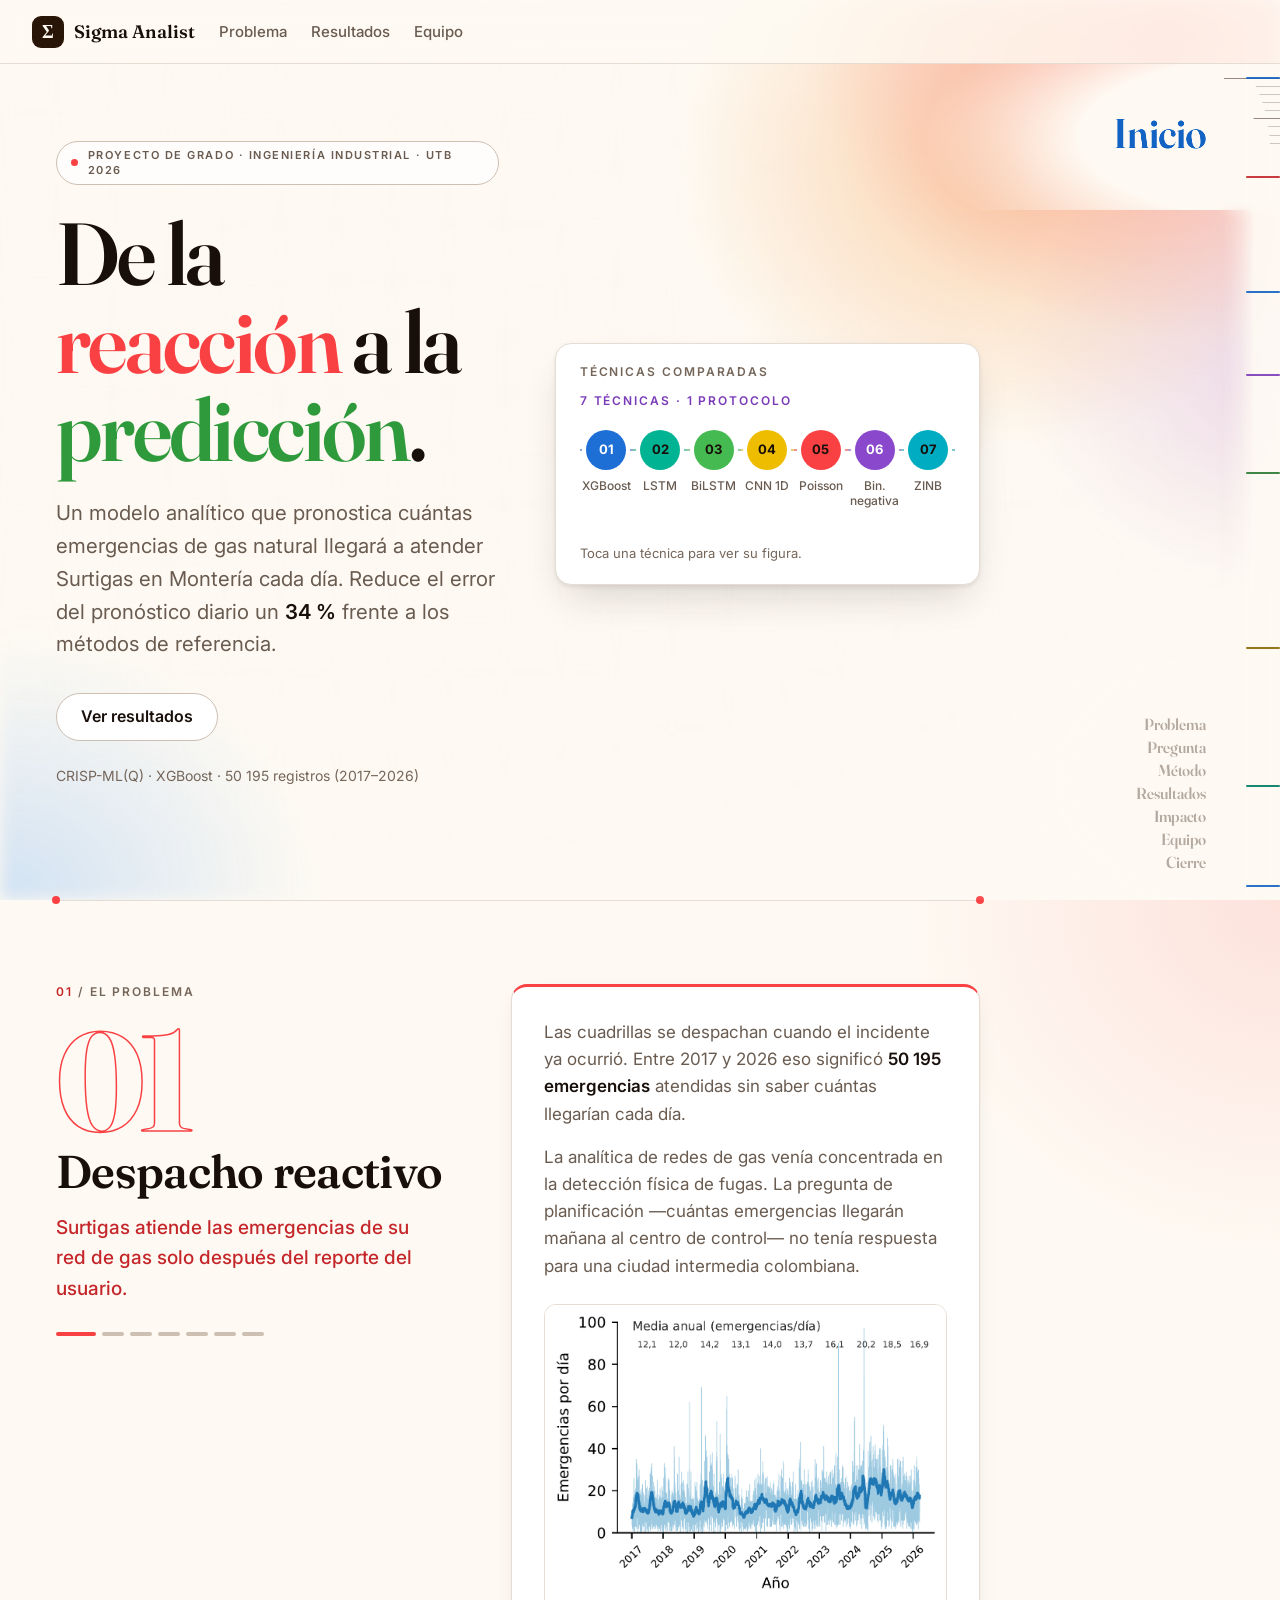
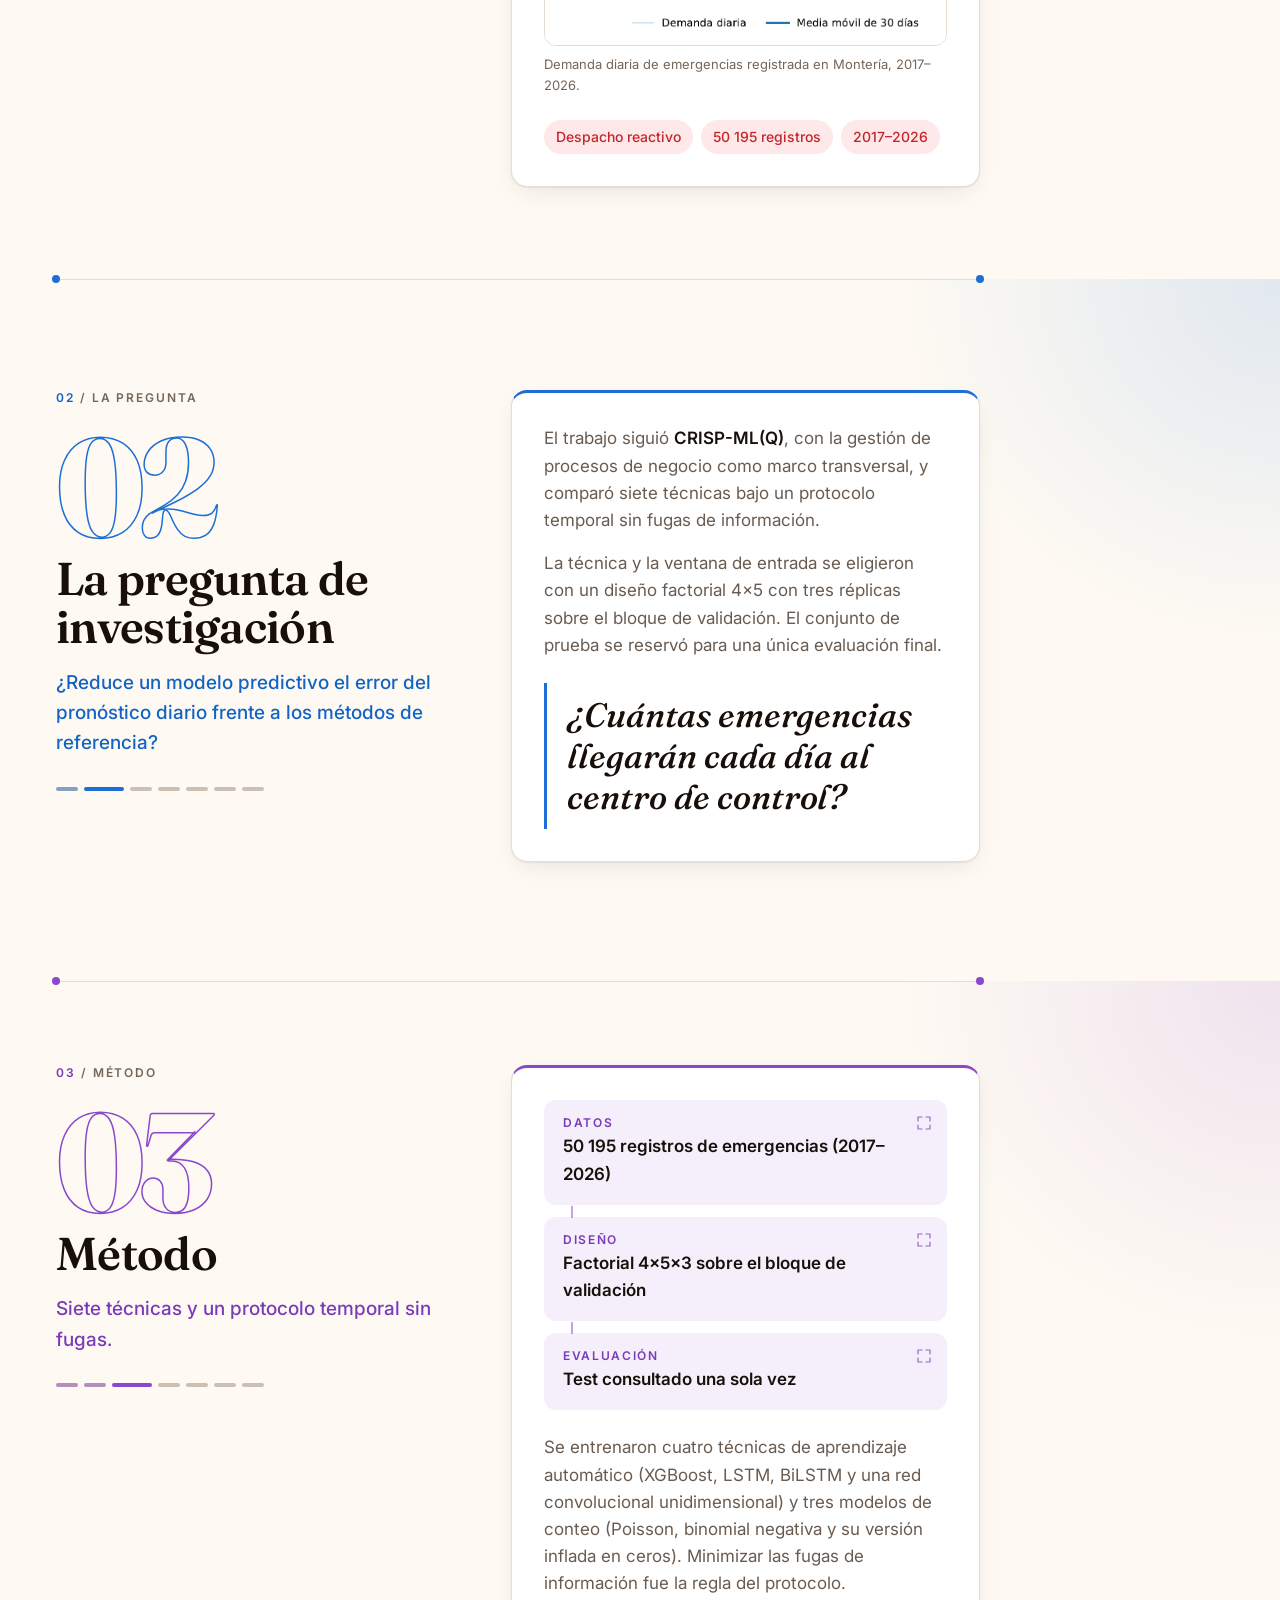
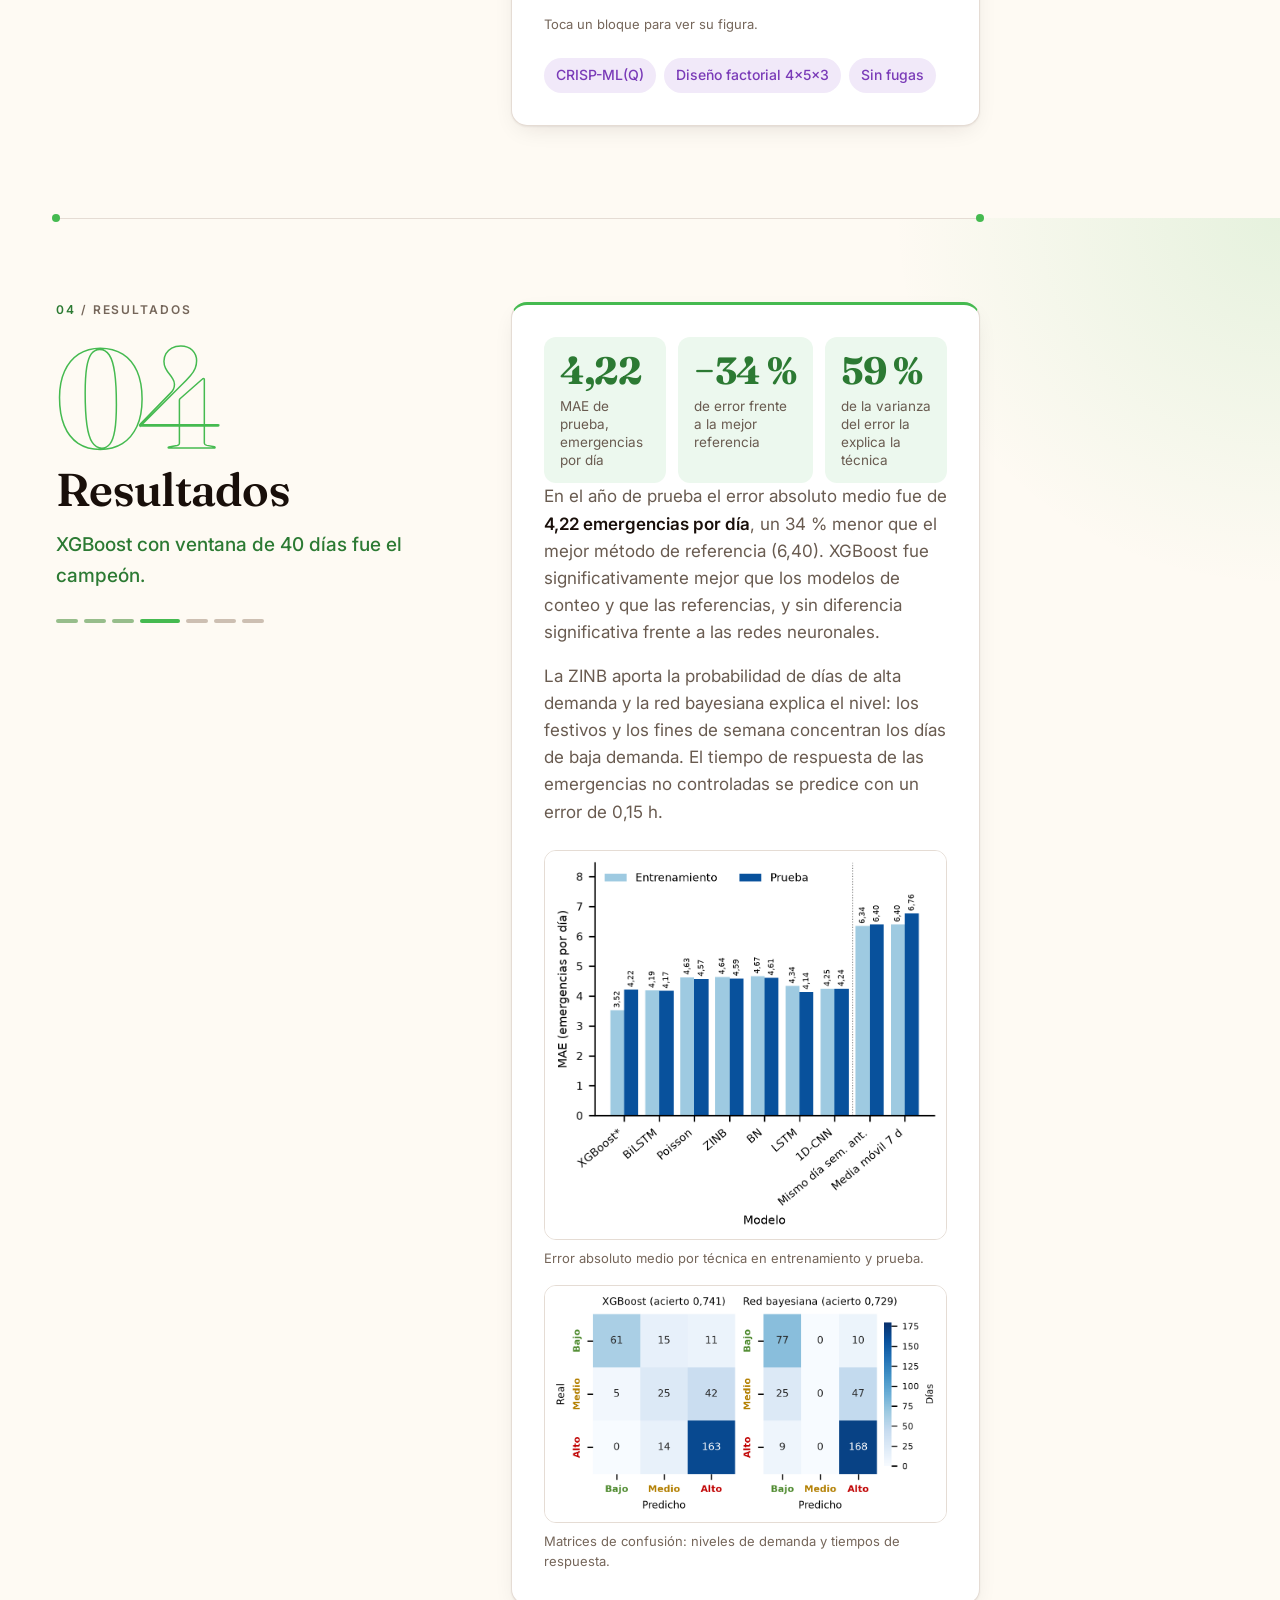
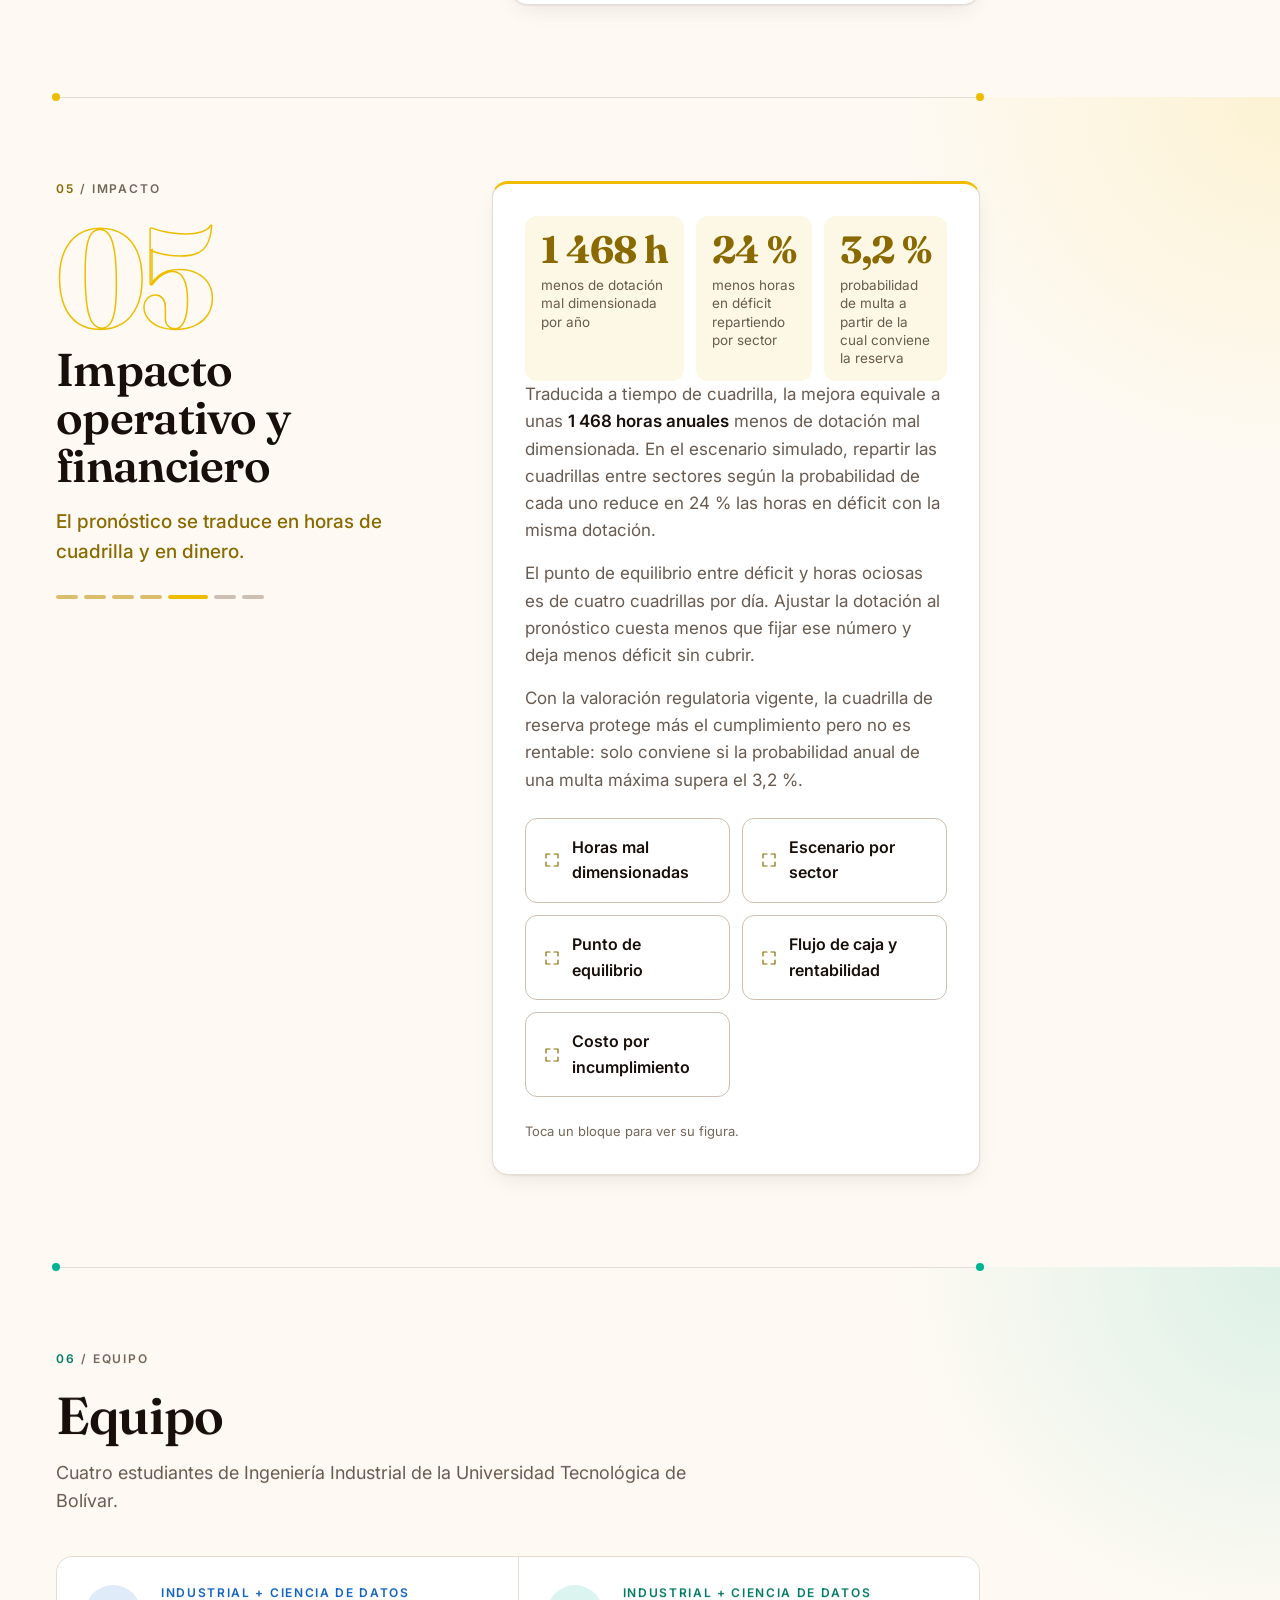
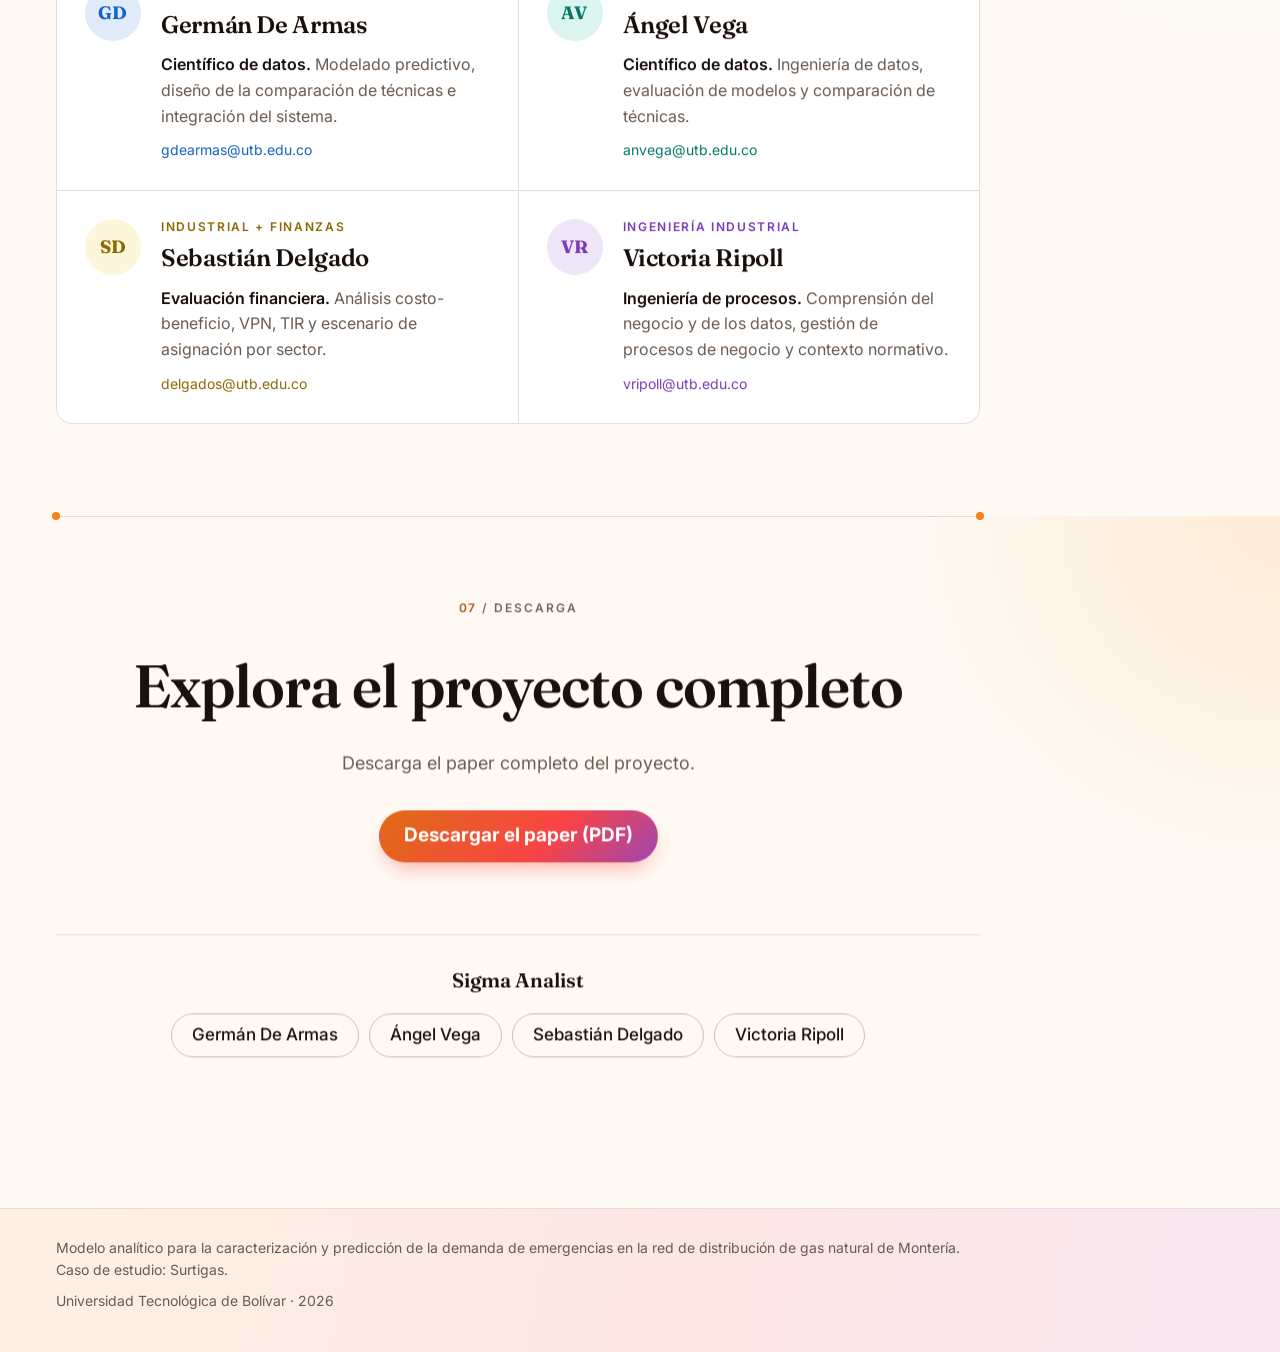
==== index.html @ 7c131939 "Versión inicial de Sigma Analist Co-Authored-By: Claude Opus 5.5 <noreply@anthropic.com>" ====
<!doctype html>
<html lang="es">
<head>
  <meta charset="utf-8">
  <meta name="viewport" content="width=device-width, initial-scale=1">
  <title>Sigma Analist — Predicción de emergencias de gas en Montería</title>
  <meta name="description" content="Modelo analítico para la caracterización y predicción de la demanda de emergencias en la red de distribución de gas natural de Montería. Caso de estudio: Surtigas.">
  <meta name="author" content="Sigma Analist">
  <meta property="og:type" content="website">
  <meta property="og:title" content="Sigma Analist — Predicción de emergencias de gas en Montería">
  <meta property="og:description" content="Un modelo que pronostica la demanda diaria de emergencias de gas y reduce el error del pronóstico un 34 % frente a los métodos de referencia.">
  <meta property="og:image" content="assets/figuras/fig15_mae_entrenamiento_prueba.png">
  <meta name="twitter:card" content="summary">
  <meta name="theme-color" content="#fefaf3">
  <link rel="icon" href="assets/favicon.svg" type="image/svg+xml">
  <link rel="preconnect" href="https://fonts.googleapis.com">
  <link rel="preconnect" href="https://fonts.gstatic.com" crossorigin>
  <link rel="stylesheet" href="https://fonts.googleapis.com/css2?family=Fraunces:ital,opsz,wght@0,9..144,400;0,9..144,600;0,9..144,700;1,9..144,500&family=Inter:wght@400;500;600;700&display=swap" media="print" onload="this.media='all'">
  <noscript><link rel="stylesheet" href="https://fonts.googleapis.com/css2?family=Fraunces:ital,opsz,wght@0,9..144,400;0,9..144,600;0,9..144,700;1,9..144,500&family=Inter:wght@400;500;600;700&display=swap"></noscript>
  <link rel="stylesheet" href="css/styles.css">
  <script>document.documentElement.classList.add('js');</script>
</head>
<body>
  <a class="skip" href="#contenido">Saltar al contenido</a>

  <header class="nav" id="nav">
    <a class="nav-brand" href="#inicio" aria-label="Sigma Analist, inicio">
      <span class="brand-mark" aria-hidden="true">Σ</span>
      <span>Sigma Analist</span>
    </a>
    <nav class="nav-links" id="nav-links" aria-label="Secciones">
      <a href="#problema">Problema</a>
      <a href="#resultados">Resultados</a>
      <a href="#equipo">Equipo</a>
    </nav>
    <div class="nav-actions">
      <button class="icon-btn nav-burger" type="button" id="nav-burger" aria-label="Abrir menú" aria-expanded="false" aria-controls="nav-links">
        <svg viewBox="0 0 24 24" width="18" height="18" aria-hidden="true"><path d="M4 7h16M4 12h16M4 17h16"/></svg>
      </button>
    </div>
  </header>

  <!-- Indicador compacto para pantallas donde no cabe la regla lateral -->
  <div class="mini-ruler" id="mini-ruler" aria-hidden="true">
    <span class="mini-ruler-label" id="mini-ruler-label">Sigma</span>
    <span class="mini-ruler-bar"><span id="mini-ruler-fill"></span></span>
  </div>

  <main id="contenido">

    <!-- 01 · INICIO -->
    <section class="section hero" id="inicio" data-section data-label="Inicio" data-ink="var(--s1-ink)">
      <div class="hero-glow" aria-hidden="true"></div>
      <div class="wrap hero-grid">
        <div class="hero-copy">
          <p class="pill" data-intro><span class="dot" aria-hidden="true"></span>Proyecto de grado · Ingeniería Industrial · UTB 2026</p>
          <h1 class="hero-title" data-intro>
            De la <em class="c-situacion">reacción</em> a la <em class="c-solucion">predicción</em>.
          </h1>
          <p class="hero-sub" data-intro>Un modelo analítico que pronostica cuántas emergencias de gas natural llegará a atender Surtigas en Montería cada día. Reduce el error del pronóstico diario un <strong>34 %</strong> frente a los métodos de referencia.</p>
          <div class="hero-ctas" data-intro>
            <a class="btn btn-ghost" href="#resultados">Ver resultados</a>
          </div>
          <p class="hero-tags" data-intro>CRISP-ML(Q) · XGBoost · 50 195 registros (2017–2026)</p>
        </div>

        <aside class="process-card" data-intro aria-labelledby="tecnicas-titulo">
          <div class="process-head">
            <p class="eyebrow" id="tecnicas-titulo">Técnicas comparadas</p>
            <p class="eyebrow eyebrow-accent">7 técnicas · 1 protocolo</p>
          </div>
          <ol class="process-steps">
            <li style="--c:var(--s1);--ci:var(--s1-ink);--on:var(--on-s1)"><button type="button" data-figure="assets/figuras/matriz_confusion_xgboost.png" data-caption="Matriz de confusión de XGBoost."><span class="num">01</span><span class="name">XGBoost</span></button></li>
            <li style="--c:var(--s2);--ci:var(--s2-ink);--on:var(--on-s2)"><button type="button" data-figure="assets/figuras/perdida_lstm.png" data-caption="Curva de pérdida durante el entrenamiento de la LSTM."><span class="num">02</span><span class="name">LSTM</span></button></li>
            <li style="--c:var(--s3);--ci:var(--s3-ink);--on:var(--on-s3)"><button type="button" data-figure="assets/figuras/matriz_confusion_bilstm.png" data-caption="Matriz de confusión de la BiLSTM."><span class="num">03</span><span class="name">BiLSTM</span></button></li>
            <li style="--c:var(--s4);--ci:var(--s4-ink);--on:var(--on-s4)"><button type="button" data-figure="assets/figuras/comparativa_test.png" data-caption="Comparación de las técnicas sobre el conjunto de prueba."><span class="num">04</span><span class="name">CNN 1D</span></button></li>
            <li style="--c:var(--s5);--ci:var(--s5-ink);--on:var(--on-s5)"><button type="button" data-figure="assets/figuras/fig04_poisson_pmf.png" data-caption="Función de masa de probabilidad del modelo Poisson."><span class="num">05</span><span class="name">Poisson</span></button></li>
            <li style="--c:var(--s6);--ci:var(--s6-ink);--on:var(--on-s6)"><button type="button" data-figure="assets/figuras/hist_demanda_vs_fits.png" data-caption="Demanda observada frente a los ajustes de los modelos de conteo."><span class="num">06</span><span class="name">Bin. negativa</span></button></li>
            <li style="--c:var(--s7);--ci:var(--s7-ink);--on:var(--on-s7)"><button type="button" data-figure="assets/figuras/fig05_zinb_pmf.png" data-caption="Función de masa de probabilidad del modelo ZINB."><span class="num">07</span><span class="name">ZINB</span></button></li>
          </ol>
          <p class="process-hint">Toca una técnica para ver su figura.</p>
        </aside>
      </div>
    </section>

    <!-- 02 · PROBLEMA -->
    <section class="section stage" id="problema" data-section data-label="Problema" data-ink="var(--s5-ink)" data-choreo style="--c:var(--s5);--ci:var(--s5-ink);--on:var(--on-s5)">
      <span class="draw-rule" data-draw-rule aria-hidden="true"></span>
      <span class="draw-tick tl" data-draw-tick aria-hidden="true"></span>
      <span class="draw-tick tr" data-draw-tick aria-hidden="true"></span>
      <div class="wrap stage-grid">
        <header class="stage-head">
          <p class="eyebrow section-eyebrow" data-draw-eyebrow><span class="idx">01</span> / El problema</p>
          <span class="stage-num" aria-hidden="true" data-reveal>01</span>
          <h2 class="stage-title" data-reveal>Despacho reactivo</h2>
          <p class="stage-lead" data-reveal>Surtigas atiende las emergencias de su red de gas solo después del reporte del usuario.</p>
          <ol class="stage-dots" aria-hidden="true" data-reveal><li class="on"></li><li></li><li></li><li></li><li></li><li></li><li></li></ol>
        </header>
        <div class="stage-body" data-reveal>
          <p>Las cuadrillas se despachan cuando el incidente ya ocurrió. Entre 2017 y 2026 eso significó <strong>50 195 emergencias</strong> atendidas sin saber cuántas llegarían cada día.</p>
          <p>La analítica de redes de gas venía concentrada en la detección física de fugas. La pregunta de planificación —cuántas emergencias llegarán mañana al centro de control— no tenía respuesta para una ciudad intermedia colombiana.</p>
          <figure class="paper-figure">
            <img src="assets/figuras/eda_serie_diaria.png" alt="Serie diaria de emergencias de gas registradas en Montería entre 2017 y 2026." loading="lazy" width="1031" height="876">
            <figcaption>Demanda diaria de emergencias registrada en Montería, 2017–2026.</figcaption>
          </figure>
          <ul class="chips" aria-label="Claves del problema"><li>Despacho reactivo</li><li>50 195 registros</li><li>2017–2026</li></ul>
        </div>
      </div>
    </section>

    <!-- 03 · PREGUNTA -->
    <section class="section stage" id="pregunta" data-section data-label="Pregunta" data-ink="var(--s1-ink)" data-choreo style="--c:var(--s1);--ci:var(--s1-ink);--on:var(--on-s1)">
      <span class="draw-rule" data-draw-rule aria-hidden="true"></span>
      <span class="draw-tick tl" data-draw-tick aria-hidden="true"></span>
      <span class="draw-tick tr" data-draw-tick aria-hidden="true"></span>
      <div class="wrap stage-grid">
        <header class="stage-head">
          <p class="eyebrow section-eyebrow" data-draw-eyebrow><span class="idx">02</span> / La pregunta</p>
          <span class="stage-num" aria-hidden="true" data-reveal>02</span>
          <h2 class="stage-title" data-reveal>La pregunta de investigación</h2>
          <p class="stage-lead" data-reveal>¿Reduce un modelo predictivo el error del pronóstico diario frente a los métodos de referencia?</p>
          <ol class="stage-dots" aria-hidden="true" data-reveal><li class="done"></li><li class="on"></li><li></li><li></li><li></li><li></li><li></li></ol>
        </header>
        <div class="stage-body" data-reveal>
          <p>El trabajo siguió <strong>CRISP-ML(Q)</strong>, con la gestión de procesos de negocio como marco transversal, y comparó siete técnicas bajo un protocolo temporal sin fugas de información.</p>
          <p>La técnica y la ventana de entrada se eligieron con un diseño factorial 4×5 con tres réplicas sobre el bloque de validación. El conjunto de prueba se reservó para una única evaluación final.</p>
          <blockquote class="stage-quote">¿Cuántas emergencias llegarán cada día al centro de control?</blockquote>
        </div>
      </div>
    </section>

    <!-- 04 · MÉTODO -->
    <section class="section stage" id="metodo" data-section data-label="Método" data-ink="var(--s6-ink)" data-choreo style="--c:var(--s6);--ci:var(--s6-ink);--on:var(--on-s6)">
      <span class="draw-rule" data-draw-rule aria-hidden="true"></span>
      <span class="draw-tick tl" data-draw-tick aria-hidden="true"></span>
      <span class="draw-tick tr" data-draw-tick aria-hidden="true"></span>
      <div class="wrap stage-grid">
        <header class="stage-head">
          <p class="eyebrow section-eyebrow" data-draw-eyebrow><span class="idx">03</span> / Método</p>
          <span class="stage-num" aria-hidden="true" data-reveal>03</span>
          <h2 class="stage-title" data-reveal>Método</h2>
          <p class="stage-lead" data-reveal>Siete técnicas y un protocolo temporal sin fugas.</p>
          <ol class="stage-dots" aria-hidden="true" data-reveal><li class="done"></li><li class="done"></li><li class="on"></li><li></li><li></li><li></li><li></li></ol>
        </header>
        <div class="stage-body" data-reveal>
          <div class="flow" aria-label="Recorrido del método">
            <button class="flow-step" type="button" data-figure="assets/figuras/fig02_flujo_datos.png" data-caption="Flujo de datos del proyecto: de la fuente a los conjuntos de entrenamiento y prueba.">
              <span>Datos</span><strong>50 195 registros de emergencias (2017–2026)</strong>
              <svg class="ic" viewBox="0 0 24 24" width="16" height="16" aria-hidden="true"><path d="M9 3H3v6M15 21h6v-6M3 15v6h6M21 9V3h-6"/></svg>
            </button>
            <button class="flow-step" type="button" data-figure="assets/figuras/fig03_protocolo.png" data-caption="Diseño y protocolo: partición temporal y bloques de validación.">
              <span>Diseño</span><strong>Factorial 4×5×3 sobre el bloque de validación</strong>
              <svg class="ic" viewBox="0 0 24 24" width="16" height="16" aria-hidden="true"><path d="M9 3H3v6M15 21h6v-6M3 15v6h6M21 9V3h-6"/></svg>
            </button>
            <button class="flow-step" type="button" data-figure="assets/figuras/doe_02_prueba.png" data-caption="Evaluación: el conjunto de prueba se consulta una sola vez.">
              <span>Evaluación</span><strong>Test consultado una sola vez</strong>
              <svg class="ic" viewBox="0 0 24 24" width="16" height="16" aria-hidden="true"><path d="M9 3H3v6M15 21h6v-6M3 15v6h6M21 9V3h-6"/></svg>
            </button>
          </div>
          <p>Se entrenaron cuatro técnicas de aprendizaje automático (XGBoost, LSTM, BiLSTM y una red convolucional unidimensional) y tres modelos de conteo (Poisson, binomial negativa y su versión inflada en ceros). Minimizar las fugas de información fue la regla del protocolo.</p>
          <p class="flow-hint">Toca un bloque para ver su figura.</p>
          <ul class="chips" aria-label="Claves del método"><li>CRISP-ML(Q)</li><li>Diseño factorial 4×5×3</li><li>Sin fugas</li></ul>
        </div>
      </div>
    </section>

    <!-- 05 · RESULTADOS -->
    <section class="section stage" id="resultados" data-section data-label="Resultados" data-ink="var(--s3-ink)" data-choreo style="--c:var(--s3);--ci:var(--s3-ink);--on:var(--on-s3)">
      <span class="draw-rule" data-draw-rule aria-hidden="true"></span>
      <span class="draw-tick tl" data-draw-tick aria-hidden="true"></span>
      <span class="draw-tick tr" data-draw-tick aria-hidden="true"></span>
      <div class="wrap stage-grid">
        <header class="stage-head">
          <p class="eyebrow section-eyebrow" data-draw-eyebrow><span class="idx">04</span> / Resultados</p>
          <span class="stage-num" aria-hidden="true" data-reveal>04</span>
          <h2 class="stage-title" data-reveal>Resultados</h2>
          <p class="stage-lead" data-reveal>XGBoost con ventana de 40 días fue el campeón.</p>
          <ol class="stage-dots" aria-hidden="true" data-reveal><li class="done"></li><li class="done"></li><li class="done"></li><li class="on"></li><li></li><li></li><li></li></ol>
        </header>
        <div class="stage-body" data-reveal>
          <ul class="stats" aria-label="Cifras principales">
            <li class="stat"><b>4,22</b><span>MAE de prueba, emergencias por día</span></li>
            <li class="stat"><b>−34 %</b><span>de error frente a la mejor referencia</span></li>
            <li class="stat"><b>59 %</b><span>de la varianza del error la explica la técnica</span></li>
          </ul>
          <p>En el año de prueba el error absoluto medio fue de <strong>4,22 emergencias por día</strong>, un 34 % menor que el mejor método de referencia (6,40). XGBoost fue significativamente mejor que los modelos de conteo y que las referencias, y sin diferencia significativa frente a las redes neuronales.</p>
          <p>La ZINB aporta la probabilidad de días de alta demanda y la red bayesiana explica el nivel: los festivos y los fines de semana concentran los días de baja demanda. El tiempo de respuesta de las emergencias no controladas se predice con un error de 0,15 h.</p>
          <figure class="paper-figure">
            <img src="assets/figuras/fig15_mae_entrenamiento_prueba.png" alt="Comparación del error absoluto medio de cada técnica en entrenamiento y prueba." loading="lazy" width="989" height="958">
            <figcaption>Error absoluto medio por técnica en entrenamiento y prueba.</figcaption>
          </figure>
          <figure class="paper-figure">
            <img src="assets/figuras/fig16_matrices_confusion.png" alt="Matrices de confusión por niveles de demanda y por tiempos de respuesta." loading="lazy" width="1074" height="631">
            <figcaption>Matrices de confusión: niveles de demanda y tiempos de respuesta.</figcaption>
          </figure>
        </div>
      </div>
    </section>

    <!-- 06 · IMPACTO -->
    <section class="section stage" id="impacto" data-section data-label="Impacto" data-ink="var(--s4-ink)" data-choreo style="--c:var(--s4);--ci:var(--s4-ink);--on:var(--on-s4)">
      <span class="draw-rule" data-draw-rule aria-hidden="true"></span>
      <span class="draw-tick tl" data-draw-tick aria-hidden="true"></span>
      <span class="draw-tick tr" data-draw-tick aria-hidden="true"></span>
      <div class="wrap stage-grid">
        <header class="stage-head">
          <p class="eyebrow section-eyebrow" data-draw-eyebrow><span class="idx">05</span> / Impacto</p>
          <span class="stage-num" aria-hidden="true" data-reveal>05</span>
          <h2 class="stage-title" data-reveal>Impacto operativo y financiero</h2>
          <p class="stage-lead" data-reveal>El pronóstico se traduce en horas de cuadrilla y en dinero.</p>
          <ol class="stage-dots" aria-hidden="true" data-reveal><li class="done"></li><li class="done"></li><li class="done"></li><li class="done"></li><li class="on"></li><li></li><li></li></ol>
        </header>
        <div class="stage-body" data-reveal>
          <ul class="stats" aria-label="Cifras de impacto">
            <li class="stat"><b>1 468 h</b><span>menos de dotación mal dimensionada por año</span></li>
            <li class="stat"><b>24 %</b><span>menos horas en déficit repartiendo por sector</span></li>
            <li class="stat"><b>3,2 %</b><span>probabilidad de multa a partir de la cual conviene la reserva</span></li>
          </ul>
          <p>Traducida a tiempo de cuadrilla, la mejora equivale a unas <strong>1 468 horas anuales</strong> menos de dotación mal dimensionada. En el escenario simulado, repartir las cuadrillas entre sectores según la probabilidad de cada uno reduce en 24 % las horas en déficit con la misma dotación.</p>
          <p>El punto de equilibrio entre déficit y horas ociosas es de cuatro cuadrillas por día. Ajustar la dotación al pronóstico cuesta menos que fijar ese número y deja menos déficit sin cubrir.</p>
          <p>Con la valoración regulatoria vigente, la cuadrilla de reserva protege más el cumplimiento pero no es rentable: solo conviene si la probabilidad anual de una multa máxima supera el 3,2 %.</p>
          <div class="fig-grid">
            <button class="fig-btn" type="button" data-figure="assets/figuras/v30_marginal.png" data-caption="Horas mal dimensionadas y productividad marginal de la cuadrilla.">
              <svg viewBox="0 0 24 24" width="16" height="16" aria-hidden="true"><path d="M9 3H3v6M15 21h6v-6M3 15v6h6M21 9V3h-6"/></svg>
              <span>Horas mal dimensionadas</span>
            </button>
            <button class="fig-btn" type="button" data-figure="assets/figuras/v4_escenarios_total_y_diario.png" data-caption="Escenario de asignación de cuadrillas por sector: total y diario.">
              <svg viewBox="0 0 24 24" width="16" height="16" aria-hidden="true"><path d="M9 3H3v6M15 21h6v-6M3 15v6h6M21 9V3h-6"/></svg>
              <span>Escenario por sector</span>
            </button>
            <button class="fig-btn" type="button" data-figure="assets/figuras/v30_equilibrio.png" data-caption="Equilibrio entre déficit y horas ociosas según el número de cuadrillas.">
              <svg viewBox="0 0 24 24" width="16" height="16" aria-hidden="true"><path d="M9 3H3v6M15 21h6v-6M3 15v6h6M21 9V3h-6"/></svg>
              <span>Punto de equilibrio</span>
            </button>
            <button class="fig-btn" type="button" data-figure="assets/figuras/v30_flujo_caja.png" data-caption="Flujo de caja y rentabilidad de la cuadrilla de reserva.">
              <svg viewBox="0 0 24 24" width="16" height="16" aria-hidden="true"><path d="M9 3H3v6M15 21h6v-6M3 15v6h6M21 9V3h-6"/></svg>
              <span>Flujo de caja y rentabilidad</span>
            </button>
            <button class="fig-btn" type="button" data-figure="assets/figuras/v31_incumplimiento.png" data-caption="Costo por incumplimiento y umbral de probabilidad de multa.">
              <svg viewBox="0 0 24 24" width="16" height="16" aria-hidden="true"><path d="M9 3H3v6M15 21h6v-6M3 15v6h6M21 9V3h-6"/></svg>
              <span>Costo por incumplimiento</span>
            </button>
          </div>
          <p class="flow-hint">Toca un bloque para ver su figura.</p>
        </div>
      </div>
    </section>

    <!-- 07 · EQUIPO -->
    <section class="section" id="equipo" data-section data-label="Equipo" data-ink="var(--s2-ink)" data-choreo style="--c:var(--s2);--ci:var(--s2-ink);--on:var(--on-s2)">
      <span class="draw-rule" data-draw-rule aria-hidden="true"></span>
      <span class="draw-tick tl" data-draw-tick aria-hidden="true"></span>
      <span class="draw-tick tr" data-draw-tick aria-hidden="true"></span>
      <div class="wrap">
        <p class="eyebrow section-eyebrow" data-draw-eyebrow><span class="idx">06</span> / Equipo</p>
        <h2 class="section-title" data-reveal>Equipo</h2>
        <p class="section-lead" data-reveal>Cuatro estudiantes de Ingeniería Industrial de la Universidad Tecnológica de Bolívar.</p>
        <div class="badges" data-reveal-group>
          <article class="badge" data-reveal style="--c:var(--s1);--ci:var(--s1-ink)">
            <div class="badge-icon" aria-hidden="true">GD</div>
            <div>
              <p class="badge-kicker">Industrial + Ciencia de Datos</p>
              <h3 class="badge-title">Germán De Armas</h3>
              <p class="badge-text"><strong>Científico de datos.</strong> Modelado predictivo, diseño de la comparación de técnicas e integración del sistema.</p>
              <p class="badge-mail"><a href="mailto:gdearmas@utb.edu.co">gdearmas@utb.edu.co</a></p>
            </div>
          </article>
          <article class="badge" data-reveal style="--c:var(--s2);--ci:var(--s2-ink)">
            <div class="badge-icon" aria-hidden="true">AV</div>
            <div>
              <p class="badge-kicker">Industrial + Ciencia de Datos</p>
              <h3 class="badge-title">Ángel Vega</h3>
              <p class="badge-text"><strong>Científico de datos.</strong> Ingeniería de datos, evaluación de modelos y comparación de técnicas.</p>
              <p class="badge-mail"><a href="mailto:anvega@utb.edu.co">anvega@utb.edu.co</a></p>
            </div>
          </article>
          <article class="badge" data-reveal style="--c:var(--s4);--ci:var(--s4-ink)">
            <div class="badge-icon" aria-hidden="true">SD</div>
            <div>
              <p class="badge-kicker">Industrial + Finanzas</p>
              <h3 class="badge-title">Sebastián Delgado</h3>
              <p class="badge-text"><strong>Evaluación financiera.</strong> Análisis costo-beneficio, VPN, TIR y escenario de asignación por sector.</p>
              <p class="badge-mail"><a href="mailto:delgados@utb.edu.co">delgados@utb.edu.co</a></p>
            </div>
          </article>
          <article class="badge" data-reveal style="--c:var(--s6);--ci:var(--s6-ink)">
            <div class="badge-icon" aria-hidden="true">VR</div>
            <div>
              <p class="badge-kicker">Ingeniería Industrial</p>
              <h3 class="badge-title">Victoria Ripoll</h3>
              <p class="badge-text"><strong>Ingeniería de procesos.</strong> Comprensión del negocio y de los datos, gestión de procesos de negocio y contexto normativo.</p>
              <p class="badge-mail"><a href="mailto:vripoll@utb.edu.co">vripoll@utb.edu.co</a></p>
            </div>
          </article>
        </div>
      </div>
    </section>

    <!-- 08 · CIERRE -->
    <section class="section closing" id="cierre" data-section data-label="Cierre" data-ink="var(--s1-ink)" data-choreo>
      <span class="draw-rule" data-draw-rule aria-hidden="true"></span>
      <span class="draw-tick tl" data-draw-tick aria-hidden="true"></span>
      <span class="draw-tick tr" data-draw-tick aria-hidden="true"></span>
      <div class="wrap closing-inner">
        <p class="eyebrow section-eyebrow" data-draw-eyebrow><span class="idx">07</span> / Descarga</p>
        <h2 class="closing-title" data-reveal>Explora el proyecto completo</h2>
        <p class="section-lead" data-reveal>Descarga el paper completo del proyecto.</p>
        <div class="hero-ctas center" data-reveal>
          <a class="btn btn-gradient" href="assets/paper-v3_15.pdf" download>Descargar el paper (PDF)</a>
        </div>
        <div class="social" data-reveal>
          <p>Sigma Analist</p>
          <ul>
            <li><a href="mailto:gdearmas@utb.edu.co">Germán De Armas</a></li>
            <li><a href="mailto:anvega@utb.edu.co">Ángel Vega</a></li>
            <li><a href="mailto:delgados@utb.edu.co">Sebastián Delgado</a></li>
            <li><a href="mailto:vripoll@utb.edu.co">Victoria Ripoll</a></li>
          </ul>
        </div>
      </div>
      <footer class="footer">
        <div class="wrap footer-inner">
          <p>Modelo analítico para la caracterización y predicción de la demanda de emergencias en la red de distribución de gas natural de Montería. Caso de estudio: Surtigas.</p>
          <p class="footer-meta">Universidad Tecnológica de Bolívar · 2026</p>
        </div>
      </footer>
    </section>
  </main>

  <!-- Visor de figuras -->
  <dialog class="lightbox" id="lightbox" aria-label="Figura ampliada">
    <button class="lightbox-close icon-btn" type="button" aria-label="Cerrar figura">
      <svg viewBox="0 0 24 24" width="20" height="20" aria-hidden="true"><path d="M6 6l12 12M18 6 6 18"/></svg>
    </button>
    <figure>
      <img id="lightbox-img" alt="">
      <figcaption id="lightbox-cap"></figcaption>
    </figure>
  </dialog>

  <!-- Instrumento de scroll (lo construye js/ruler.js) -->
  <div class="ruler" id="ruler" aria-hidden="true"></div>

  <script src="vendor/gsap.min.js"></script>
  <script src="vendor/ScrollTrigger.min.js"></script>
  <script src="vendor/lenis.min.js"></script>
  <script src="js/smooth.js"></script>
  <script src="js/ruler.js"></script>
  <script src="js/main.js"></script>
</body>
</html>
---- css/styles.css ----
/* ==========================================================================
   Sigma Analist — sistema visual (reutiliza el de la demo Creinnova)
   Tokens verificados con tools/contrast.mjs (WCAG AA). Si cambias un color
   de texto, actualiza también ese script y vuelve a ejecutarlo.
   ========================================================================== */

:root {
  color-scheme: light;
  --bg: #fefaf3;
  --bg-soft: #f7efe4;
  --card: #ffffff;
  --ink: #190f0a;
  --muted: #695b50;
  --faint: #75665a;
  --line: #e5dcd4;
  --line-strong: #cdbfb2;
  --primary: #291508;
  --on-primary: #fefaf3;
  --accent: #f3821d;
  --accent-ink: #b4550a;
  --gradient: linear-gradient(135deg, #e06c12 0%, #f94144 60%, #9e45b1 100%);
  --shadow-soft: 0 1px 2px #1e130e0f, 0 8px 24px -8px #1e130e1f;
  --shadow-lift: 0 2px 4px #1e130e14, 0 20px 40px -12px #1e130e2e;

  /* Etapas: color de relleno (círculos, barras) y tinta para texto sobre --bg */
  --s1: #1d6fd6; --s1-ink: #1263c4; --on-s1: #ffffff;
  --s2: #00b393; --s2-ink: #007a64; --on-s2: #190f0a;
  --s3: #45ba50; --s3-ink: #2c7a33; --on-s3: #190f0a;
  --s4: #eebd00; --s4-ink: #8a6a00; --on-s4: #190f0a;
  --s5: #f94144; --s5-ink: #c4262a; --on-s5: #190f0a;
  --s6: #8a48cc; --s6-ink: #7a3bb8; --on-s6: #ffffff;
  --s7: #00acc1; --s7-ink: #00788a; --on-s7: #190f0a;

  --font-serif: "Fraunces", Georgia, "Times New Roman", serif;
  --font-sans: "Inter", system-ui, -apple-system, "Segoe UI", Roboto, sans-serif;
  --nav-h: 64px;
  --radius: 16px;
  --ease-out: cubic-bezier(.16, 1, .3, 1);

  /* Retícula: reserva lateral para la regla (se amplía en escritorio) */
  --rl: 20px;
  --rr: 20px;
  --content: 1000px;
}

@media (min-width: 1100px) {
  :root { --rl: 56px; --rr: 300px; }
}

/* ---------- Base ---------- */
*, *::before, *::after { box-sizing: border-box; }
html { -webkit-text-size-adjust: 100%; }
/* Lenis: el desplazamiento lo controla JS; el nativo suave interferiría */
html.lenis, html.lenis body { height: auto; }
.lenis.lenis-smooth { scroll-behavior: auto !important; }
.lenis.lenis-stopped { overflow: hidden; }
body {
  margin: 0;
  background: var(--bg);
  color: var(--ink);
  font: 400 17px/1.6 var(--font-sans);
  -webkit-font-smoothing: antialiased;
  overflow-x: hidden;
  transition: background-color .3s, color .3s;
}
img, svg { display: block; }
svg { fill: none; stroke: currentColor; stroke-width: 1.8; stroke-linecap: round; stroke-linejoin: round; }
a { color: inherit; }
button { font: inherit; color: inherit; }
h1, h2, h3 { font-family: var(--font-serif); font-weight: 600; letter-spacing: -.015em; margin: 0; }
p { margin: 0; }
strong { font-weight: 600; color: var(--ink); }
:focus-visible { outline: 2px solid var(--accent); outline-offset: 3px; border-radius: 6px; }

.skip {
  position: fixed; left: 12px; top: -60px; z-index: 100;
  background: var(--primary); color: var(--on-primary);
  padding: 10px 16px; border-radius: 999px; text-decoration: none;
}
.skip:focus { top: 12px; }

.wrap {
  --avail: calc(100% - var(--rl) - var(--rr));
  width: min(var(--content), var(--avail));
  margin-left: calc(var(--rl) + (var(--avail) - min(var(--content), var(--avail))) / 2);
}

.eyebrow {
  font: 600 12px/1.4 var(--font-sans);
  letter-spacing: .16em;
  text-transform: uppercase;
  color: var(--faint);
}
.eyebrow-accent { color: var(--s6-ink); }
.eyebrow .idx { color: var(--ci, var(--accent-ink)); }

/* ---------- Botones ---------- */
.btn {
  display: inline-flex; align-items: center; justify-content: center; gap: 8px;
  min-height: 48px; padding: 0 24px;
  border-radius: 999px; border: 1px solid transparent;
  font-weight: 600; font-size: 16px; text-decoration: none; cursor: pointer;
  transition: transform .25s var(--ease-out), box-shadow .25s var(--ease-out), background-color .2s, border-color .2s;
}
.btn:hover { transform: translateY(-1px); }
.btn:active { transform: translateY(0); }
.btn-sm { min-height: 38px; padding: 0 16px; font-size: 14px; }
.btn-primary { background: var(--primary); color: var(--on-primary); }
/* texto grande y en negrita: con el degradado original el mínimo aplicable es 3:1 */
.btn-gradient { background: var(--gradient); color: #fff; font-size: 19px; font-weight: 700; min-height: 52px; box-shadow: 0 10px 24px -10px #f9414499; }
.btn-gradient:hover { box-shadow: 0 14px 30px -10px #f94144cc; }
.btn-ghost { background: var(--card); border-color: var(--line-strong); }
.btn-ghost:hover { border-color: var(--ink); }
.btn-outline { background: transparent; border-color: var(--line-strong); }
.btn-outline:hover { border-color: var(--ink); }
.icon-btn {
  display: inline-grid; place-items: center; width: 38px; height: 38px;
  border-radius: 999px; border: 1px solid var(--line); background: transparent; cursor: pointer;
}
.icon-btn:hover { border-color: var(--line-strong); }

/* ---------- Navegación ---------- */
.nav {
  position: fixed; inset: 0 0 auto 0; z-index: 50;
  height: var(--nav-h);
  display: flex; align-items: center; gap: 24px;
  padding: 0 20px;
  background: color-mix(in srgb, var(--bg) 82%, transparent);
  backdrop-filter: blur(14px) saturate(1.2);
  -webkit-backdrop-filter: blur(14px) saturate(1.2);
  border-bottom: 1px solid var(--line);
}
.nav-brand { display: flex; align-items: center; gap: 10px; text-decoration: none; font: 600 18px/1 var(--font-serif); }
.brand-mark {
  display: grid; place-items: center; width: 32px; height: 32px;
  border-radius: 9px; background: var(--primary); color: var(--on-primary);
  font: 700 18px/1 var(--font-serif);
}

.nav-links { display: none; gap: 24px; font-size: 15px; font-weight: 500; }
.nav-links a { text-decoration: none; color: var(--muted); }
.nav-links a:hover { color: var(--ink); }
.nav-actions { margin-left: auto; display: flex; align-items: center; gap: 8px; }
.nav-burger { display: inline-grid; }
@media (min-width: 760px) {
  .nav { padding: 0 32px; }
  .nav-links { display: flex; }
  .nav-burger { display: none; }
}
/* Menú desplegable de pantallas estrechas: los mismos enlaces de la cabecera */
@media (max-width: 759.98px) {
  .nav-open .nav-links {
    display: flex; position: absolute; top: var(--nav-h); left: 0; right: 0;
    flex-direction: column; gap: 0; margin: 0; padding: 8px 20px 14px;
    background: var(--card); border-bottom: 1px solid var(--line);
    box-shadow: var(--shadow-lift);
  }
  .nav-open .nav-links a { padding: 12px 6px; border-radius: 10px; font-size: 16px; }
  .nav-open .nav-links a:hover { background: var(--bg-soft); color: var(--ink); }
}

/* ---------- Secciones ---------- */
main { display: block; }
.section {
  position: relative;
  padding: 84px 0 92px;
}

/* Línea que se dibuja + marcas en cruz (coreografía de ArtCraft) */
.draw-rule {
  position: absolute; top: 0; height: 1px;
  left: var(--rl); right: var(--rr);
  background: var(--line);
  transform-origin: left center;
}
/* marcas de las esquinas: puntos del color de la sección */
.draw-tick {
  position: absolute; top: -4px; width: 8px; height: 8px; border-radius: 50%;
  background: var(--c, var(--accent));
}
.draw-tick.tl { left: calc(var(--rl) - 4px); }
.draw-tick.tr { right: calc(var(--rr) - 4px); }

/* Halo del color de la sección: llena el aire sin competir con el texto */
.section:not(.hero)::before {
  content: ""; position: absolute; inset: 0; pointer-events: none; z-index: 0;
  background: radial-gradient(42vw 40vw at 100% 0%, color-mix(in srgb, var(--c, var(--accent)) 13%, transparent), transparent 72%);
}
.section:not(.hero) .wrap { position: relative; z-index: 1; }

.section-eyebrow { margin-bottom: 20px; }
.section-title { font-size: clamp(34px, 4.5vw, 52px); line-height: 1.05; }
.section-lead { margin-top: 16px; max-width: 60ch; color: var(--muted); font-size: 18px; }

/* ---------- Hero ---------- */
.hero {
  min-height: 100vh;
  min-height: 100svh;
  padding-top: calc(var(--nav-h) + 56px);
  display: flex; align-items: center;
  overflow: hidden;
}
.hero-glow {
  position: absolute; inset: 0; pointer-events: none;
  background:
    radial-gradient(42vw 36vw at 92% 2%, #f9414466, transparent 70%),
    radial-gradient(36vw 32vw at 78% 18%, #f3821d55, transparent 70%),
    radial-gradient(30vw 26vw at 100% 40%, #9e45b130, transparent 70%),
    radial-gradient(36vw 30vw at 0% 100%, #1d84f533, transparent 70%);
  filter: blur(8px);
}
.hero-glow::after {
  content: ""; position: absolute; inset: 0;
  background-image:
    linear-gradient(var(--line) 1px, transparent 1px),
    linear-gradient(90deg, var(--line) 1px, transparent 1px);
  background-size: 56px 56px;
  mask-image: radial-gradient(ellipse at 30% 40%, #000 0%, transparent 70%);
  -webkit-mask-image: radial-gradient(ellipse at 30% 40%, #000 0%, transparent 70%);
  opacity: .55;
}
.hero-grid { position: relative; display: grid; gap: 40px; justify-items: start; }
@media (min-width: 900px) {
  .hero-grid { grid-template-columns: 1.02fr .98fr; gap: 56px; align-items: center; }
  .hero-grid .process-card { width: 100%; }
}

.pill {
  display: inline-flex; align-items: center; gap: 10px;
  padding: 6px 14px; border: 1px solid var(--line-strong); border-radius: 999px;
  background: color-mix(in srgb, var(--card) 70%, transparent);
  font: 600 11px/1.4 var(--font-sans); letter-spacing: .14em; text-transform: uppercase; color: var(--muted);
}
.pill .dot { width: 7px; height: 7px; border-radius: 50%; background: var(--s5); }
.hero-title {
  margin-top: 24px;
  font-size: clamp(44px, 7vw, 88px);
  line-height: 1;
  letter-spacing: -.03em;
}
.hero-title em { font-style: normal; }
/* colores del original; a este tamaño basta 3:1 (texto grande, WCAG) */
.c-situacion { color: #f94144; }
.c-solucion { color: #2f9a3c; }
.hero-sub { margin-top: 24px; max-width: 46ch; font-size: clamp(18px, 1.6vw, 21px); color: var(--muted); }
.hero-ctas { margin-top: 32px; display: flex; flex-wrap: wrap; gap: 12px; }
.hero-ctas.center { justify-content: center; }
.hero-tags { margin-top: 24px; font-size: 14px; color: var(--faint); }

.process-card {
  width: min(100%, 640px);
  background: var(--card);
  border: 1px solid var(--line);
  border-radius: var(--radius);
  box-shadow: var(--shadow-lift);
  padding: 20px 24px;
}
.process-head { display: flex; justify-content: space-between; gap: 12px; flex-wrap: wrap; padding-bottom: 16px; }
.process-steps {
  list-style: none; margin: 0; padding: 4px 0 20px; position: relative;
  display: grid; grid-template-columns: repeat(4, 1fr); row-gap: 16px;
}
@media (min-width: 600px) { .process-steps { grid-template-columns: repeat(7, 1fr); } }
.process-steps li { position: relative; }
/* línea que une los círculos, como en el original */
.process-steps li::before {
  content: ""; position: absolute; top: 19px; left: 0; right: 0; height: 2px;
  background: color-mix(in srgb, var(--c) 45%, var(--line));
}
.process-steps a, .process-steps button {
  position: relative;
  display: flex; flex-direction: column; align-items: center; gap: 8px;
  width: 100%; padding: 0 2px; border: 0; background: none;
  border-radius: 12px; text-decoration: none; text-align: center; cursor: pointer;
}
.process-steps .num {
  flex: none; display: grid; place-items: center;
  width: 40px; height: 40px; border-radius: 50%;
  background: var(--c); color: var(--on);
  font: 700 13px/1 var(--font-sans);
  box-shadow: 0 0 0 4px var(--card);
  transition: transform .3s var(--ease-out);
}
.process-steps :is(a, button):hover .num { transform: scale(1.1); }
.process-steps .name { font-weight: 500; font-size: 12px; line-height: 1.3; color: var(--muted); }
.process-steps :is(a, button):hover .name { color: var(--ink); }
.process-hint { margin-top: 14px; font-size: 13px; color: var(--faint); }

/* ---------- Insignias ---------- */
.badges { margin-top: 40px; display: grid; gap: 1px; background: var(--line); border: 1px solid var(--line); border-radius: var(--radius); overflow: hidden; }
@media (min-width: 760px) { .badges { grid-template-columns: 1fr 1fr; } }
.badge { display: flex; gap: 20px; padding: 28px; background: var(--card); }
.badge-icon {
  flex: none; width: 56px; height: 56px; border-radius: 50%;
  display: grid; place-items: center;
  color: var(--ci);
  background: color-mix(in srgb, var(--c) 14%, var(--card));
  font: 700 18px/1 var(--font-serif); letter-spacing: .02em;
}
.badge-kicker { font: 600 12px/1.4 var(--font-sans); letter-spacing: .14em; text-transform: uppercase; color: var(--ci); }
.badge-title { margin-top: 4px; font-size: 24px; }
.badge-text { margin-top: 8px; color: var(--muted); font-size: 16px; }
.badge-mail { margin-top: 10px; font-size: 14px; }
.badge-mail a { color: var(--ci); text-decoration: none; }
.badge-mail a:hover { text-decoration: underline; }

/* ---------- Etapas ---------- */
.stage { min-height: 78vh; display: flex; align-items: center; }
.stage-grid { display: grid; gap: 40px; }
@media (min-width: 900px) { .stage-grid { grid-template-columns: 5fr 6fr; gap: 64px; align-items: start; } }
.stage-head { position: relative; }
.stage-num {
  display: block;
  font: 700 clamp(88px, 11vw, 148px)/.85 var(--font-serif);
  letter-spacing: -.05em;
  color: transparent;
  -webkit-text-stroke: 1.5px var(--c);
  margin-bottom: 8px;
}
.stage-title { font-size: clamp(32px, 3.8vw, 46px); line-height: 1.05; color: var(--ink); }
.stage-lead { margin-top: 16px; font-size: 19px; color: var(--ci); font-weight: 500; max-width: 32ch; }
.stage-dots { list-style: none; display: flex; gap: 6px; margin: 28px 0 0; padding: 0; }
.stage-dots li { width: 22px; height: 4px; border-radius: 4px; background: var(--line-strong); }
.stage-dots li.done { background: color-mix(in srgb, var(--c) 40%, var(--line-strong)); }
.stage-dots li.on { background: var(--c); width: 40px; }
.stage-body {
  padding: 32px;
  background: var(--card);
  border: 1px solid var(--line);
  border-top: 3px solid var(--c);
  border-radius: var(--radius);
  box-shadow: var(--shadow-soft);
  color: var(--muted);
}
.stage-body p + p { margin-top: 16px; }
.stage-body > * + .chips, .stage-body > * + .stage-quote, .stage-body > * + .matrix, .stage-body > * + .paper-figure, .stage-body > * + .stats, .stage-body > .flow + p { margin-top: 24px; }
.chips { list-style: none; display: flex; flex-wrap: wrap; gap: 8px; padding: 0; margin: 0; }
.chips li {
  padding: 6px 12px; border-radius: 999px; font-size: 14px; font-weight: 500;
  color: var(--ci); background: color-mix(in srgb, var(--c) 12%, var(--card));
}
.stage-quote {
  margin: 0; padding: 12px 0 12px 20px; border-left: 3px solid var(--c);
  font: italic 500 clamp(26px, 3vw, 34px)/1.2 var(--font-serif); color: var(--ink);
}
.flow { display: grid; gap: 12px; }
.flow-step {
  position: relative; display: grid; gap: 4px; width: 100%;
  padding: 16px 44px 16px 18px; border: 1px solid transparent; border-radius: 12px;
  background: color-mix(in srgb, var(--c) 9%, var(--card));
  text-align: left; cursor: pointer;
  transition: border-color .2s, background-color .2s, transform .25s var(--ease-out);
}
.flow-step:hover { border-color: var(--c); transform: translateY(-1px); }
.flow-step span { font: 600 12px/1 var(--font-sans); letter-spacing: .14em; text-transform: uppercase; color: var(--ci); }
.flow-step strong { font-size: 17px; font-weight: 600; color: var(--ink); }
.flow-step .ic { position: absolute; top: 14px; right: 14px; color: var(--ci); opacity: .75; }
.flow-step + .flow-step::before {
  content: ""; position: absolute; left: 26px; top: -12px; width: 2px; height: 12px; background: var(--c); opacity: .5;
}
.flow-hint { margin-top: 24px; font-size: 13px; color: var(--faint); }

/* Botones que abren una figura ampliada (sección de impacto) */
.fig-grid { display: grid; gap: 12px; margin-top: 24px; }
@media (min-width: 560px) { .fig-grid { grid-template-columns: 1fr 1fr; } }
.fig-btn {
  display: flex; align-items: center; gap: 12px; width: 100%;
  padding: 16px 18px; border: 1px solid var(--line-strong); border-radius: 12px;
  background: var(--card); text-align: left; cursor: pointer;
  font-weight: 600; font-size: 16px; color: var(--ink);
  transition: border-color .2s, transform .25s var(--ease-out), background-color .2s;
}
.fig-btn svg { flex: none; color: var(--ci); }
.fig-btn:hover { border-color: var(--ci); transform: translateY(-1px); background: color-mix(in srgb, var(--c) 6%, var(--card)); }
.matrix { margin: 0; }
.matrix-grid {
  display: grid; grid-template-columns: 1fr 1fr; aspect-ratio: 16 / 9;
  border-left: 2px solid var(--ink); border-bottom: 2px solid var(--ink);
}
.matrix-grid span { border: 1px dashed var(--line-strong); }
.matrix-grid span:nth-child(2) { background: color-mix(in srgb, var(--c) 18%, transparent); }
.matrix figcaption { display: flex; justify-content: space-between; margin-top: 8px; font-size: 13px; color: var(--faint); }

/* Figuras del paper y cifras destacadas */
.paper-figure { margin: 0; }
.paper-figure + .paper-figure { margin-top: 16px; }
.paper-figure img { display: block; width: 100%; height: auto; border: 1px solid var(--line); border-radius: 12px; background: #fff; }
.paper-figure.tall img { width: auto; max-width: 100%; max-height: 520px; margin-inline: auto; }
.paper-figure figcaption { margin-top: 8px; font-size: 13px; color: var(--faint); }
.stats { list-style: none; display: grid; gap: 12px; margin: 0; padding: 0; }
@media (min-width: 560px) { .stats { grid-template-columns: repeat(3, 1fr); } }
.stat { padding: 14px 16px; border-radius: 12px; background: color-mix(in srgb, var(--c) 10%, var(--card)); }
.stat b { display: block; font: 700 clamp(26px, 3vw, 38px)/1.05 var(--font-serif); color: var(--ci); letter-spacing: -.02em; white-space: nowrap; }
.stat span { display: block; margin-top: 6px; font-size: 13.5px; line-height: 1.35; color: var(--muted); }

/* ---------- Cierre ---------- */
/* alto mínimo: así la última sección también llega a la línea de giro de la regla */
.closing { padding-bottom: 0; min-height: calc(100vh - var(--nav-h)); display: flex; flex-direction: column; }
.closing .footer { margin-top: auto; }
.closing .closing-inner { padding-bottom: 88px; }
.closing-inner { text-align: center; }
.closing-inner .section-lead { margin-inline: auto; }
.closing-title { font-size: clamp(36px, 5vw, 60px); }
.social { margin-top: 72px; padding-top: 32px; border-top: 1px solid var(--line); }
.social p { font: 600 20px/1.3 var(--font-serif); }
.social ul { list-style: none; display: flex; flex-wrap: wrap; justify-content: center; gap: 10px; padding: 0; margin: 20px 0 0; }
.social a {
  display: inline-flex; min-height: 44px; align-items: center; padding: 0 20px;
  border: 1px solid var(--line-strong); border-radius: 999px; text-decoration: none; font-weight: 500;
}
.social a:hover { border-color: var(--ink); }
.footer { margin-top: 88px; padding: 28px 0 40px; border-top: 1px solid var(--line); background: linear-gradient(100deg, #fdf1e6 0%, #fce6e3 55%, #f6e7f1 100%); }
.footer-inner { display: flex; flex-wrap: wrap; justify-content: space-between; gap: 8px; font-size: 14px; color: var(--muted); }

/* ---------- Visor de figuras (lightbox) ---------- */
.lightbox { border: 0; padding: 0; background: transparent; max-width: none; max-height: none; overflow: visible; }
.lightbox::backdrop { background: #190f0acc; backdrop-filter: blur(3px); -webkit-backdrop-filter: blur(3px); }
.lightbox figure { margin: 0; display: grid; gap: 12px; justify-items: center; }
.lightbox img { display: block; width: auto; height: auto; max-width: 92vw; max-height: 80vh; background: #fff; border-radius: 12px; box-shadow: var(--shadow-lift); }
.lightbox figcaption { max-width: 80ch; color: #f9f4ee; font-size: 14px; text-align: center; }
.lightbox-close { position: fixed; top: 16px; right: 16px; background: var(--card); border-color: var(--line-strong); }
@media (min-width: 760px) { .lightbox-close { top: 24px; right: 24px; } }

/* ---------- Revelados: estado inicial (sólo con JS y movimiento permitido) ---------- */
@media (prefers-reduced-motion: no-preference) {
  .js:not(.intro-done) [data-intro] { opacity: 0; }
}

/* ==========================================================================
   Instrumento de scroll (regla lateral) — ver js/ruler.js
   ========================================================================== */
.ruler { position: fixed; inset: 0; z-index: 40; pointer-events: none; display: none; }
.ruler.is-on { display: block; }

.ruler-pool {
  position: absolute; right: 0; width: 360px; pointer-events: none;
  background: radial-gradient(ellipse 100% 100% at 100% 50%, var(--bg) 55%, transparent 100%);
  opacity: var(--pool, 1);
}
.ruler-pool.top { top: var(--nav-h); }
.ruler-pool.bottom { bottom: 0; }

.ruler-rail {
  position: absolute; right: 0; top: var(--nav-h); bottom: 0; width: 64px;
  pointer-events: auto; cursor: pointer;
  transition: width .35s var(--ease-out);
}
.ruler-rail::before {
  /* esmerilado: sólido en el borde exterior y difuminado hacia la página */
  content: ""; position: absolute; inset: 0;
  background: linear-gradient(to left, color-mix(in srgb, var(--bg) 92%, transparent) 40%, transparent);
  backdrop-filter: blur(6px);
  -webkit-backdrop-filter: blur(6px);
  mask-image: linear-gradient(to left, #000 40%, transparent);
  -webkit-mask-image: linear-gradient(to left, #000 40%, transparent);
}
.ruler.is-map .ruler-rail { width: 200px; }
.ruler.is-map .ruler-rail::before { background: color-mix(in srgb, var(--bg) 96%, transparent); }

.ruler-tick {
  position: absolute; right: 0; height: 1px;
  background: var(--muted);
  transform-origin: right center;
  will-change: transform;
}
.ruler-tick.minor { width: 10px; opacity: .32; }
.ruler-tick.major { width: 20px; opacity: .7; }
.ruler-num {
  position: absolute; right: 26px; transform: translateY(-50%);
  font: 500 10px/1 var(--font-sans); font-variant-numeric: tabular-nums;
  color: var(--faint);
}
.ruler-intro .ruler-tick { transform: scaleX(0); }
.ruler-intro .ruler-num { opacity: 0; }
.ruler-tick, .ruler-num { transition: transform var(--intro-dur, .8s) var(--ease-out), opacity .5s; transition-delay: var(--d, 0s); }
.ruler.is-live .ruler-tick { transition: none; }

.ruler-mark {
  position: absolute; right: 0; width: 34px; height: 2px; border-radius: 2px;
  background: var(--mk); opacity: .9;
}
.ruler-maplabel {
  position: absolute; right: 44px; transform: translateY(-50%);
  font: 600 14px/1 var(--font-serif);
  color: var(--mk); white-space: nowrap;
  opacity: 0; transition: opacity .25s;
}
.ruler.is-map .ruler-maplabel { opacity: 1; }
.ruler-bracket {
  position: absolute; right: 0; width: 100%;
  background: var(--ink); opacity: 0; border-radius: 2px;
  transition: opacity .25s;
}
.ruler.is-map .ruler-bracket { opacity: .08; }
.ruler-ghost {
  position: absolute; right: 0; width: 100%; height: 3px; margin-top: -1.5px;
  background: var(--accent); opacity: 0; transition: opacity .15s;
}
.ruler-rail:hover .ruler-ghost { opacity: 1; }

.ruler-needle {
  position: absolute; right: 0; width: 64px; height: 2px; margin-top: -1px;
  background: var(--accent);
  transition: width .35s var(--ease-out);
}
.ruler.is-map .ruler-needle { width: 200px; }
.ruler-readout {
  position: absolute; right: 30px; top: -16px;
  font: 600 10px/1 var(--font-sans); font-variant-numeric: tabular-nums; color: var(--accent-ink);
}

.ruler-words { position: absolute; inset: 0; pointer-events: none; transition: opacity .25s; }
.ruler.is-map .ruler-words { opacity: 0; }
.ruler.is-map .ruler-words .ruler-letter { pointer-events: none; }
.ruler-letter {
  position: absolute; left: 0; top: 0;
  font: 600 100px/1 var(--font-serif);
  letter-spacing: -.01em;
  white-space: pre;
  transform-origin: 0 0;
  will-change: transform;
  pointer-events: auto; cursor: pointer;
  user-select: none;
}
.ruler-measure { position: absolute; visibility: hidden; left: -9999px; top: 0; }

/* Indicador compacto (pantallas estrechas) */
.mini-ruler {
  position: fixed; left: 0; right: 0; top: var(--nav-h); z-index: 45;
  display: flex; align-items: center; gap: 12px;
  height: 34px; padding: 0 20px;
  background: color-mix(in srgb, var(--bg) 88%, transparent);
  backdrop-filter: blur(10px); -webkit-backdrop-filter: blur(10px);
  border-bottom: 1px solid var(--line);
  transform: translateY(-100%); opacity: 0;
  transition: transform .35s var(--ease-out), opacity .3s;
}
.mini-ruler.show { transform: none; opacity: 1; }
.mini-ruler-label {
  font: 600 17px/1 var(--font-serif);
  color: var(--mini-ink, var(--accent-ink)); transition: color .3s; white-space: nowrap;
}
.mini-ruler-bar { flex: 1; height: 2px; background: var(--line); border-radius: 2px; overflow: hidden; }
.mini-ruler-bar span { display: block; height: 100%; width: 100%; background: var(--accent); transform-origin: left; transform: scaleX(0); }
@media (min-width: 1100px) { .mini-ruler { display: none; } }

@media (prefers-reduced-motion: reduce) {
  *, *::before, *::after { animation-duration: .01ms !important; transition-duration: .01ms !important; }
}
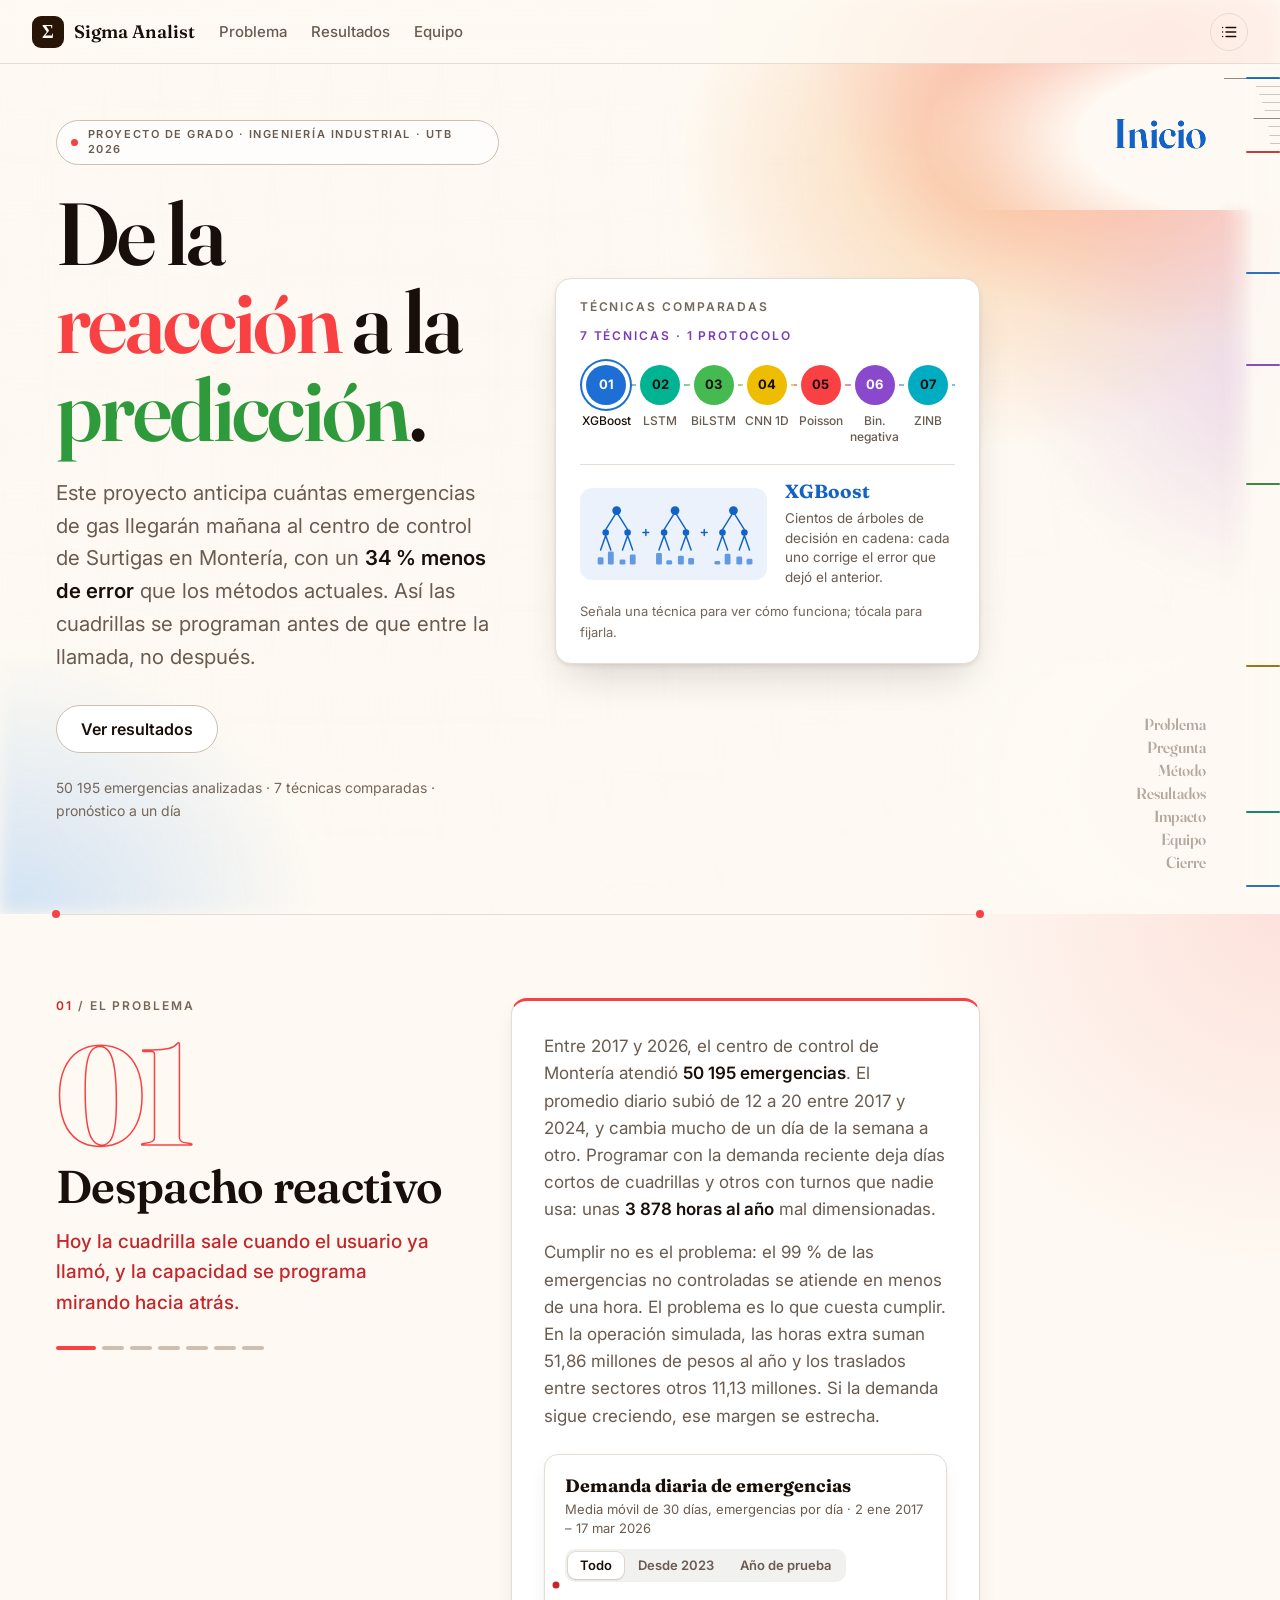
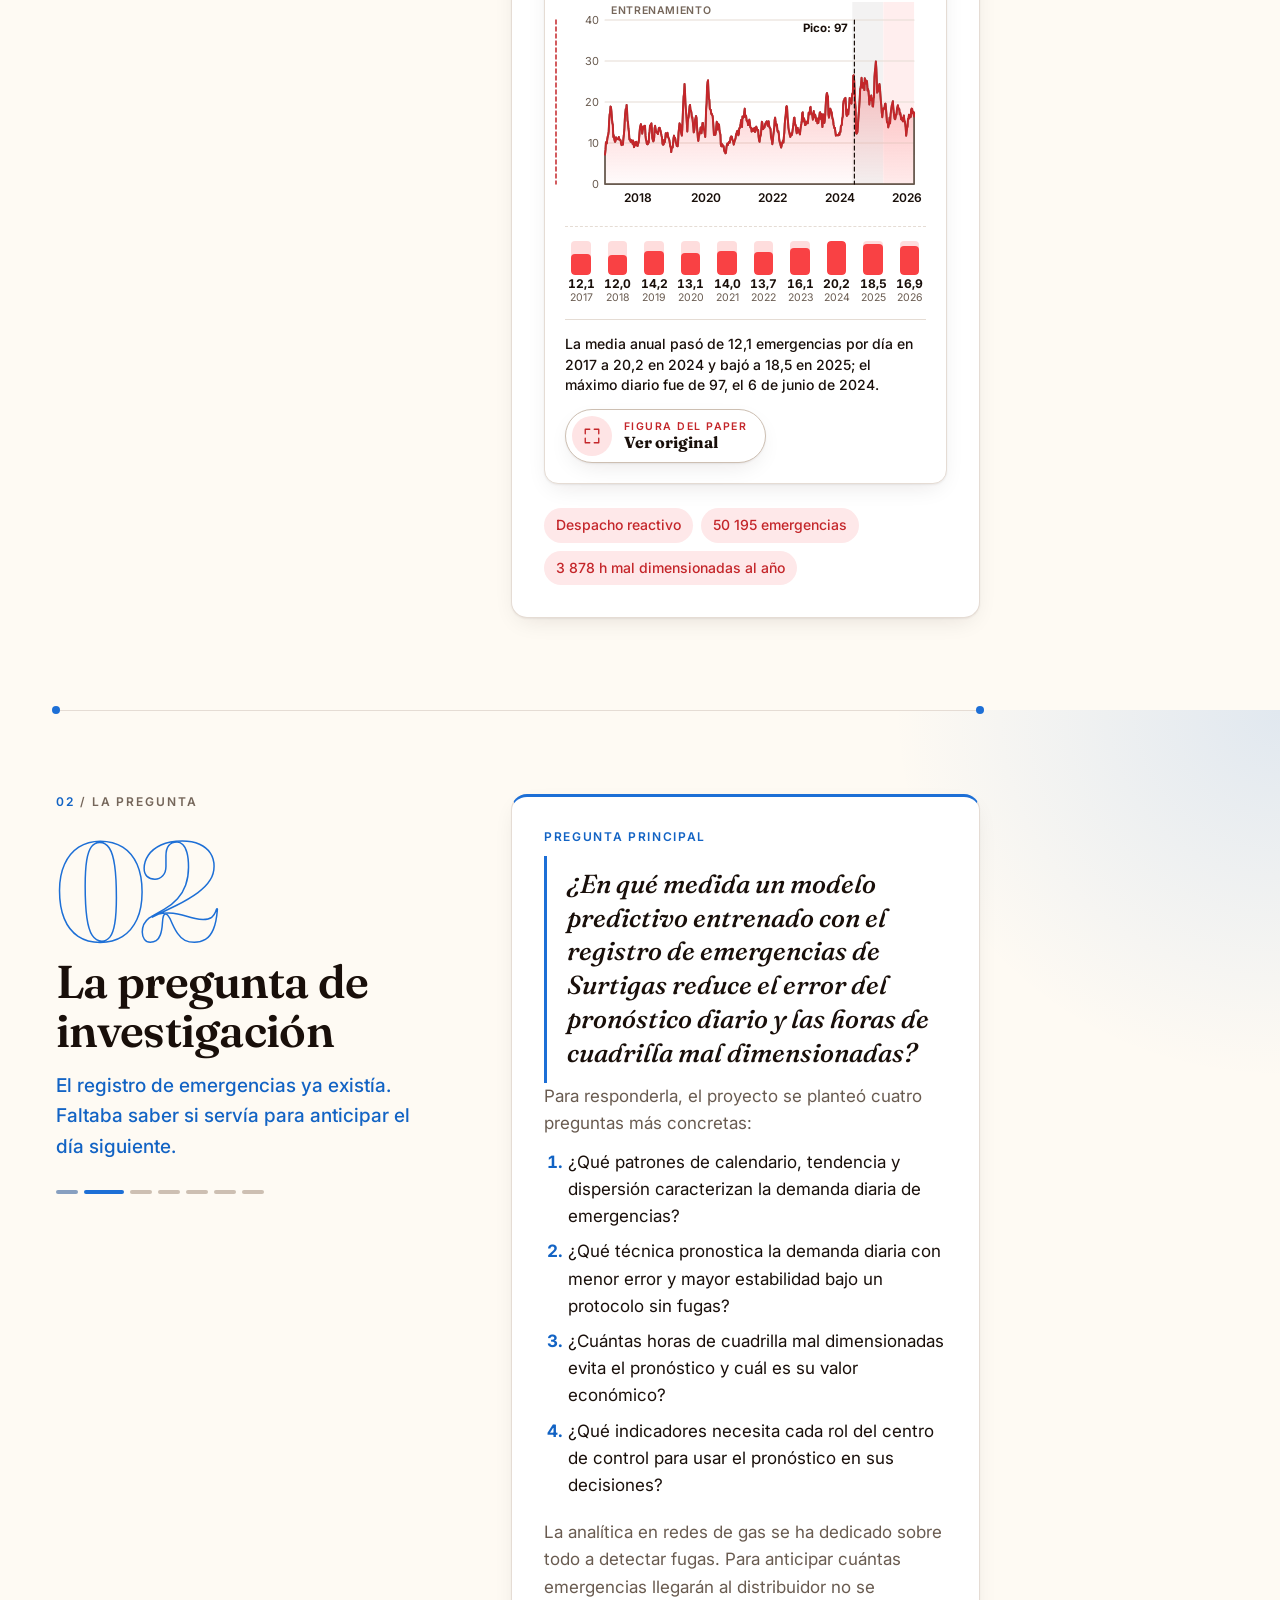
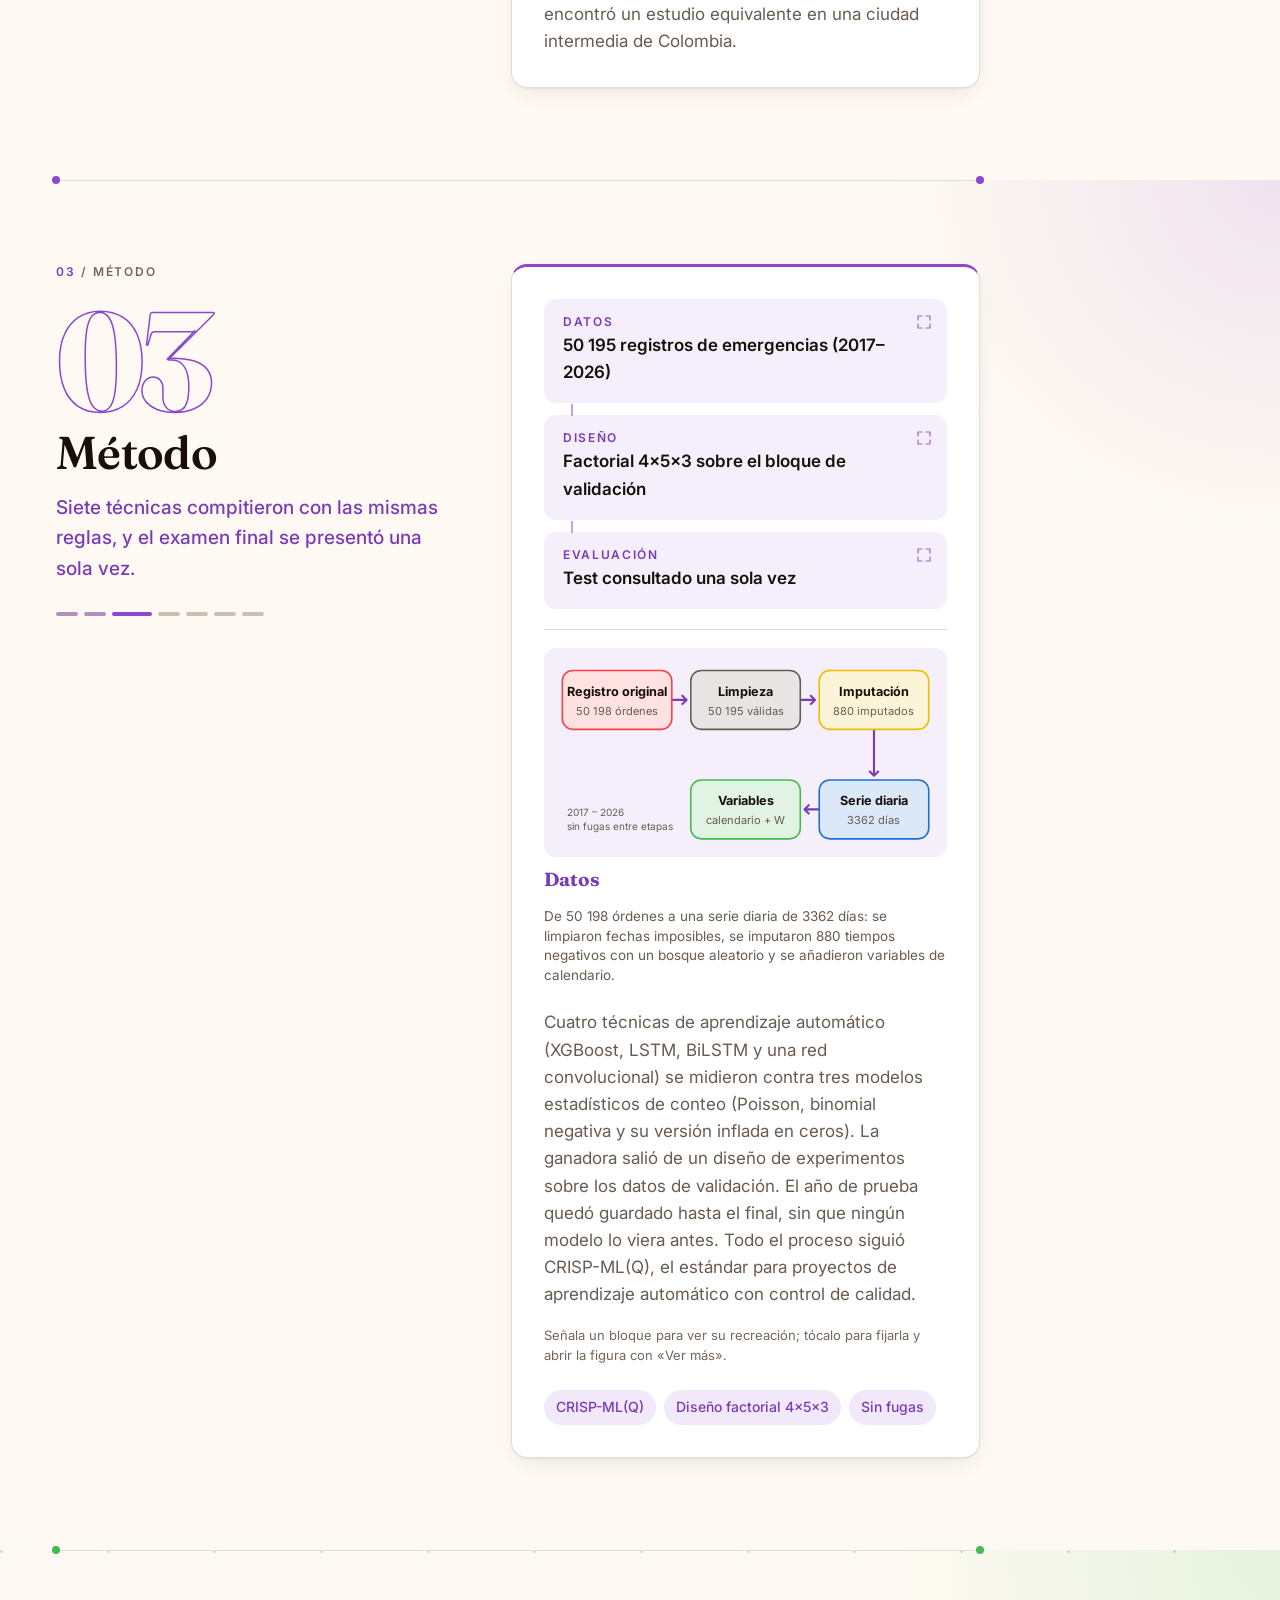
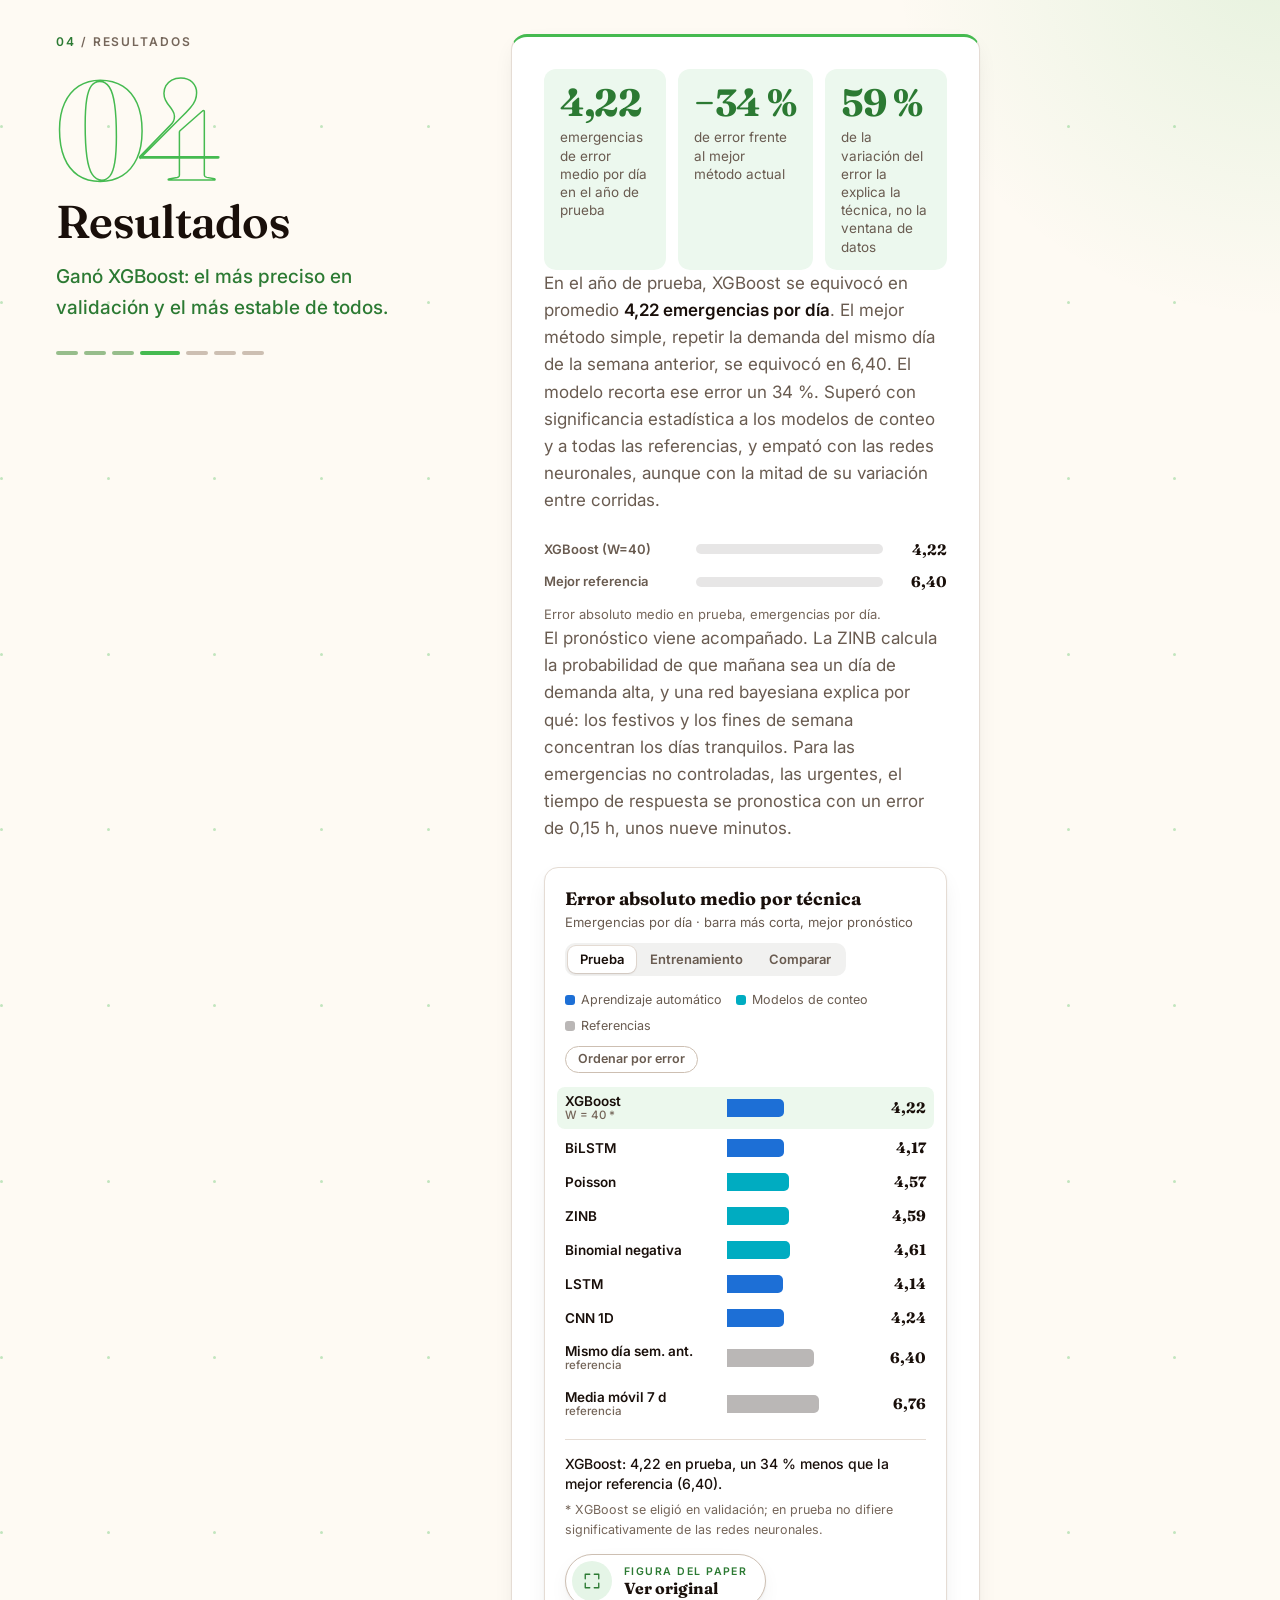
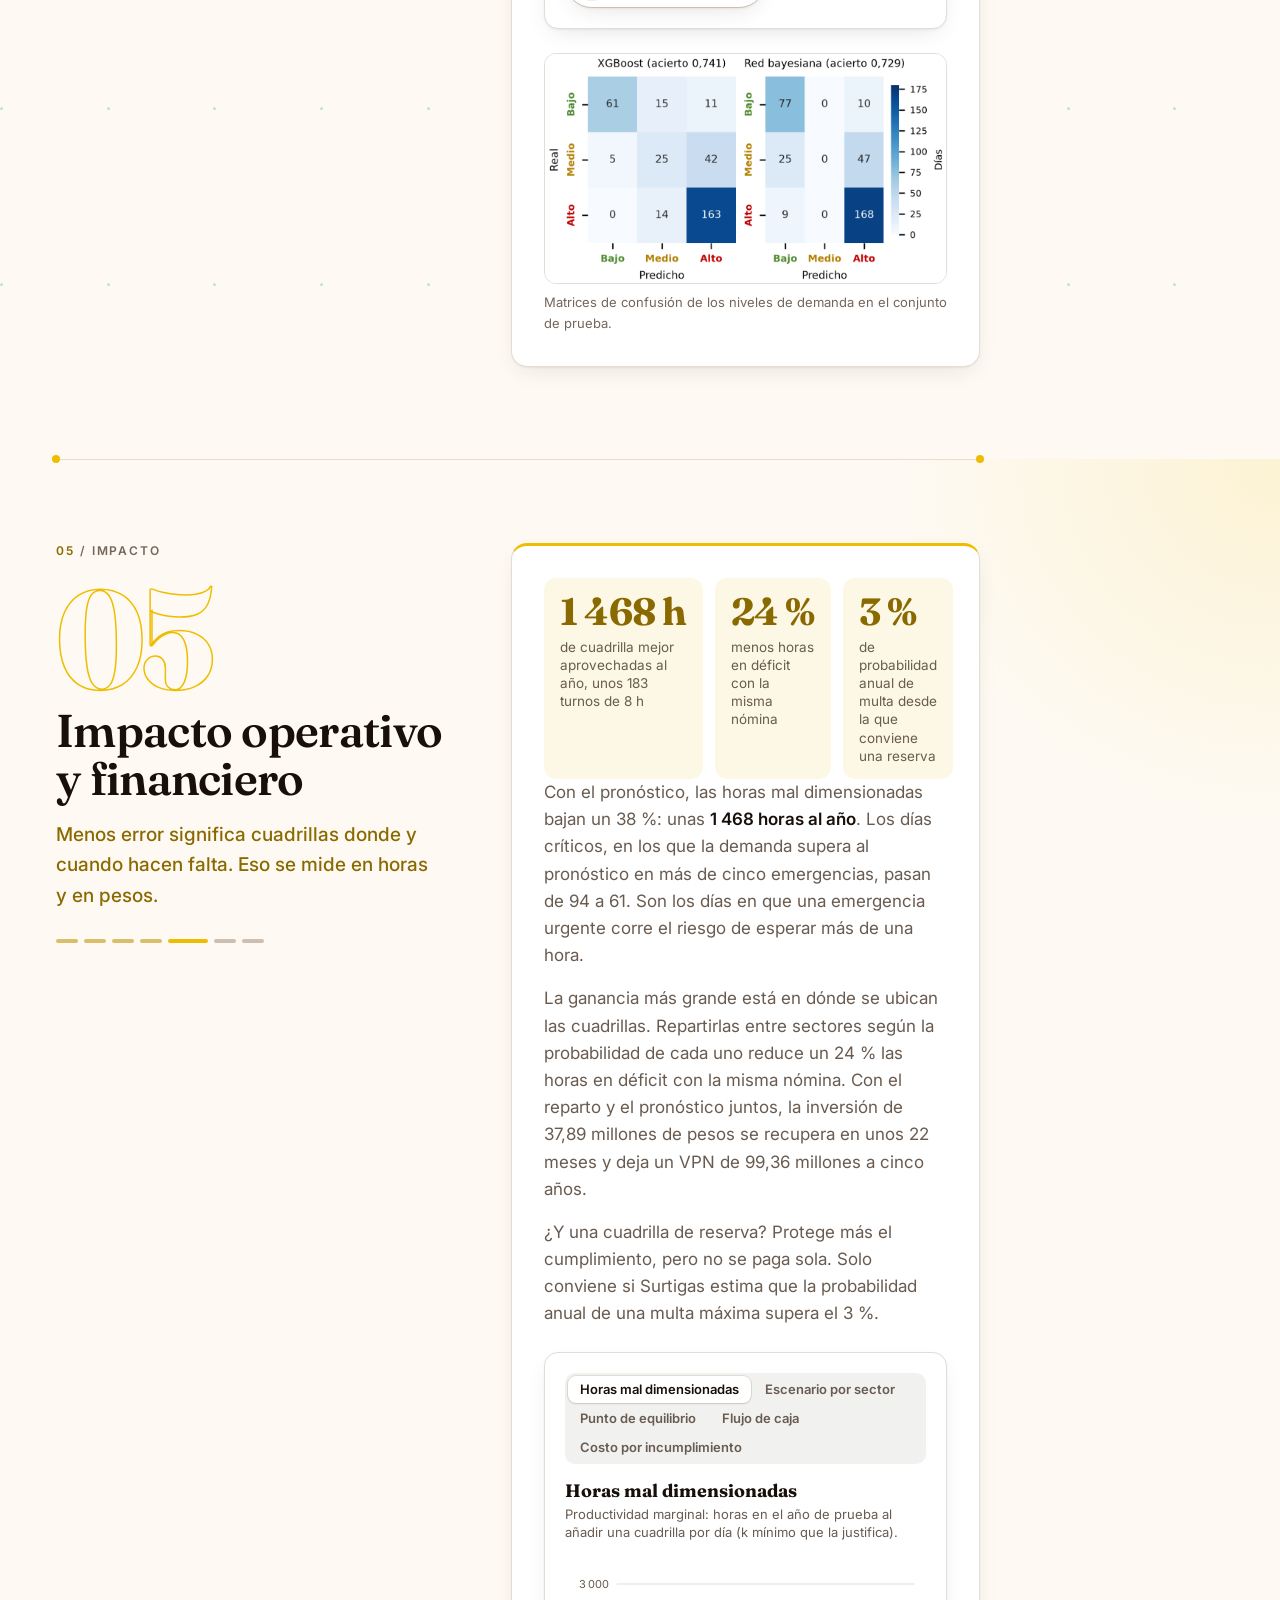
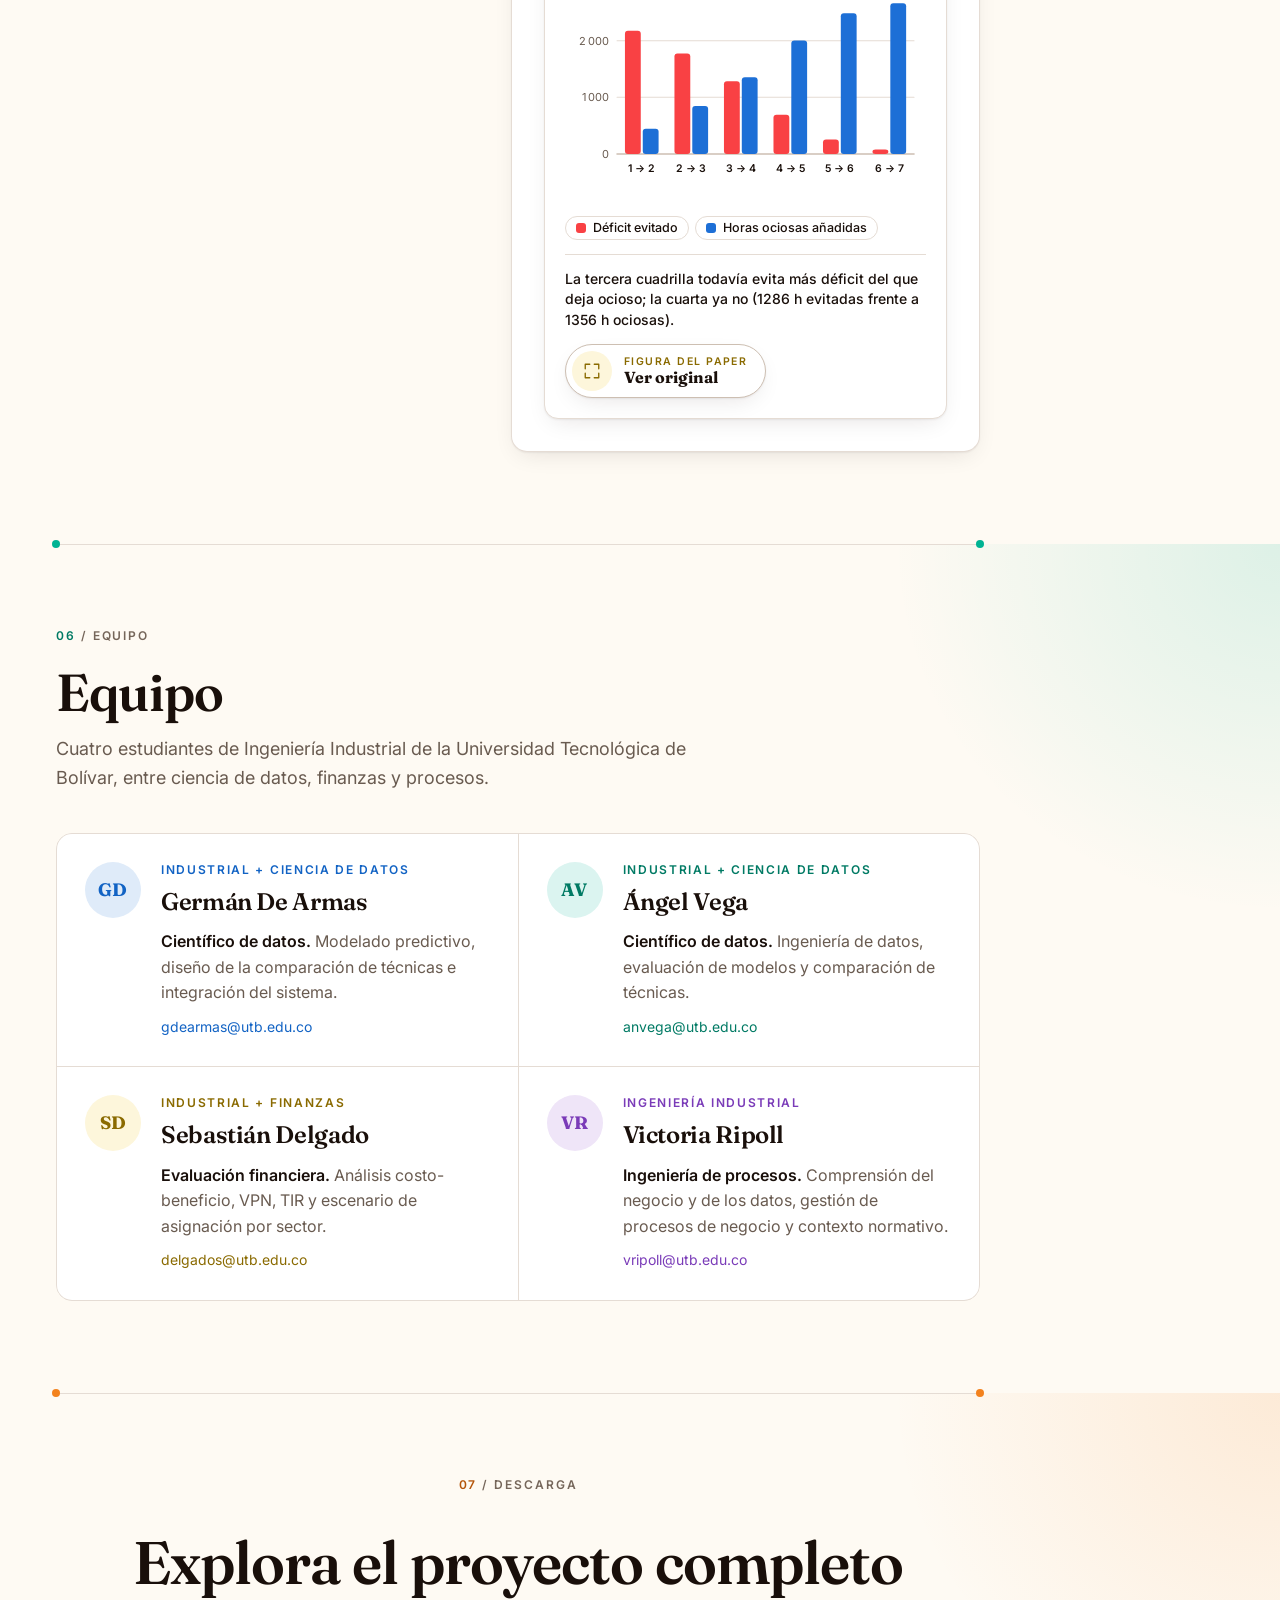
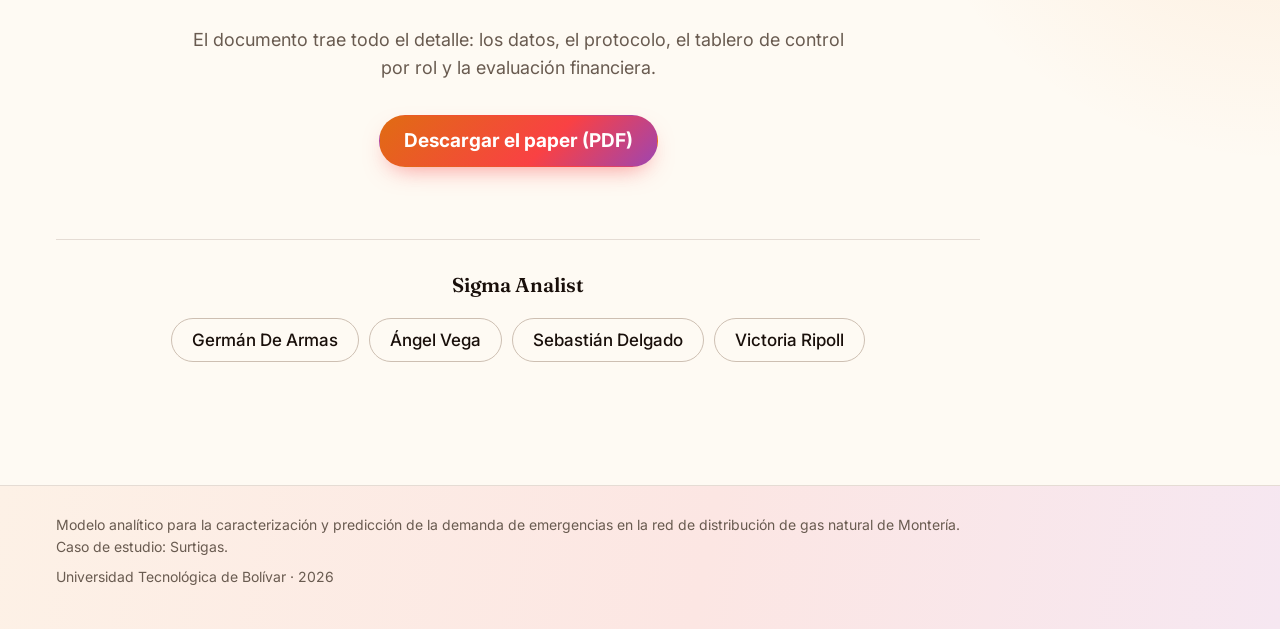
==== commit a7fbeed7: "feat: página interactiva al día con el paper v3.36 - Gráficos interactivos al estilo tweakcn: serie " ====
--- a/index.html
+++ b/index.html
@@ -7,10 +7,20 @@
   <meta name="description" content="Modelo analítico para la caracterización y predicción de la demanda de emergencias en la red de distribución de gas natural de Montería. Caso de estudio: Surtigas.">
   <meta name="author" content="Sigma Analist">
   <meta property="og:type" content="website">
+  <meta property="og:site_name" content="Sigma Analist">
+  <meta property="og:locale" content="es_CO">
+  <meta property="og:url" content="https://gdearmascasta.github.io/Sigma-analist/">
   <meta property="og:title" content="Sigma Analist — Predicción de emergencias de gas en Montería">
-  <meta property="og:description" content="Un modelo que pronostica la demanda diaria de emergencias de gas y reduce el error del pronóstico un 34 % frente a los métodos de referencia.">
-  <meta property="og:image" content="assets/figuras/fig15_mae_entrenamiento_prueba.png">
-  <meta name="twitter:card" content="summary">
+  <meta property="og:description" content="Este proyecto anticipa cuántas emergencias de gas llegarán mañana al centro de control de Surtigas en Montería, con un 34 % menos de error que los métodos actuales.">
+  <meta property="og:image" content="https://gdearmascasta.github.io/Sigma-analist/assets/og-card.png">
+  <meta property="og:image:type" content="image/png">
+  <meta property="og:image:width" content="1200">
+  <meta property="og:image:height" content="630">
+  <meta property="og:image:alt" content="Sigma Analist: de la reacción a la predicción. Un MAE de 4,22 emergencias por día, un 34 % menos de error.">
+  <meta name="twitter:card" content="summary_large_image">
+  <meta name="twitter:title" content="Sigma Analist — Predicción de emergencias de gas en Montería">
+  <meta name="twitter:description" content="Este proyecto anticipa cuántas emergencias de gas llegarán mañana al centro de control de Surtigas en Montería, con un 34 % menos de error que los métodos actuales.">
+  <meta name="twitter:image" content="https://gdearmascasta.github.io/Sigma-analist/assets/og-card.png">
   <meta name="theme-color" content="#fefaf3">
   <link rel="icon" href="assets/favicon.svg" type="image/svg+xml">
   <link rel="preconnect" href="https://fonts.googleapis.com">
@@ -34,11 +44,25 @@
       <a href="#equipo">Equipo</a>
     </nav>
     <div class="nav-actions">
-      <button class="icon-btn nav-burger" type="button" id="nav-burger" aria-label="Abrir menú" aria-expanded="false" aria-controls="nav-links">
-        <svg viewBox="0 0 24 24" width="18" height="18" aria-hidden="true"><path d="M4 7h16M4 12h16M4 17h16"/></svg>
+      <button class="icon-btn nav-index" type="button" id="nav-index" aria-label="Índice de secciones" aria-expanded="false" aria-controls="indice">
+        <svg viewBox="0 0 24 24" width="18" height="18" aria-hidden="true"><path d="M8 6h13M8 12h13M8 18h13M3.5 6h.01M3.5 12h.01M3.5 18h.01"/></svg>
       </button>
     </div>
   </header>
+
+  <!-- Índice completo: mismo menú en todos los tamaños y alcanzable por teclado -->
+  <nav class="index-panel" id="indice" aria-label="Índice de secciones" hidden>
+    <ol>
+      <li><a href="#inicio" style="--ci:var(--s1-ink)">Inicio</a></li>
+      <li><a href="#problema" style="--ci:var(--s5-ink)">Problema</a></li>
+      <li><a href="#pregunta" style="--ci:var(--s1-ink)">Pregunta</a></li>
+      <li><a href="#metodo" style="--ci:var(--s6-ink)">Método</a></li>
+      <li><a href="#resultados" style="--ci:var(--s3-ink)">Resultados</a></li>
+      <li><a href="#impacto" style="--ci:var(--s4-ink)">Impacto</a></li>
+      <li><a href="#equipo" style="--ci:var(--s2-ink)">Equipo</a></li>
+      <li><a href="#cierre" style="--ci:var(--s1-ink)">Cierre</a></li>
+    </ol>
+  </nav>
 
   <!-- Indicador compacto para pantallas donde no cabe la regla lateral -->
   <div class="mini-ruler" id="mini-ruler" aria-hidden="true">
@@ -54,14 +78,14 @@
       <div class="wrap hero-grid">
         <div class="hero-copy">
           <p class="pill" data-intro><span class="dot" aria-hidden="true"></span>Proyecto de grado · Ingeniería Industrial · UTB 2026</p>
-          <h1 class="hero-title" data-intro>
-            De la <em class="c-situacion">reacción</em> a la <em class="c-solucion">predicción</em>.
+          <h1 class="hero-title" data-intro data-split>
+            De la <em class="c-situacion">reacción</em> a la <span class="nowrap"><em class="c-solucion">predicción</em><span class="hang">.</span></span>
           </h1>
-          <p class="hero-sub" data-intro>Un modelo analítico que pronostica cuántas emergencias de gas natural llegará a atender Surtigas en Montería cada día. Reduce el error del pronóstico diario un <strong>34 %</strong> frente a los métodos de referencia.</p>
+          <p class="hero-sub" data-intro>Este proyecto anticipa cuántas emergencias de gas llegarán mañana al centro de control de Surtigas en Montería, con un <strong>34 % menos de error</strong> que los métodos actuales. Así las cuadrillas se programan antes de que entre la llamada, no después.</p>
           <div class="hero-ctas" data-intro>
             <a class="btn btn-ghost" href="#resultados">Ver resultados</a>
           </div>
-          <p class="hero-tags" data-intro>CRISP-ML(Q) · XGBoost · 50 195 registros (2017–2026)</p>
+          <p class="hero-tags" data-intro>50 195 emergencias analizadas · 7 técnicas comparadas · pronóstico a un día</p>
         </div>
 
         <aside class="process-card" data-intro aria-labelledby="tecnicas-titulo">
@@ -70,15 +94,46 @@
             <p class="eyebrow eyebrow-accent">7 técnicas · 1 protocolo</p>
           </div>
           <ol class="process-steps">
-            <li style="--c:var(--s1);--ci:var(--s1-ink);--on:var(--on-s1)"><button type="button" data-figure="assets/figuras/matriz_confusion_xgboost.png" data-caption="Matriz de confusión de XGBoost."><span class="num">01</span><span class="name">XGBoost</span></button></li>
-            <li style="--c:var(--s2);--ci:var(--s2-ink);--on:var(--on-s2)"><button type="button" data-figure="assets/figuras/perdida_lstm.png" data-caption="Curva de pérdida durante el entrenamiento de la LSTM."><span class="num">02</span><span class="name">LSTM</span></button></li>
-            <li style="--c:var(--s3);--ci:var(--s3-ink);--on:var(--on-s3)"><button type="button" data-figure="assets/figuras/matriz_confusion_bilstm.png" data-caption="Matriz de confusión de la BiLSTM."><span class="num">03</span><span class="name">BiLSTM</span></button></li>
-            <li style="--c:var(--s4);--ci:var(--s4-ink);--on:var(--on-s4)"><button type="button" data-figure="assets/figuras/comparativa_test.png" data-caption="Comparación de las técnicas sobre el conjunto de prueba."><span class="num">04</span><span class="name">CNN 1D</span></button></li>
-            <li style="--c:var(--s5);--ci:var(--s5-ink);--on:var(--on-s5)"><button type="button" data-figure="assets/figuras/fig04_poisson_pmf.png" data-caption="Función de masa de probabilidad del modelo Poisson."><span class="num">05</span><span class="name">Poisson</span></button></li>
-            <li style="--c:var(--s6);--ci:var(--s6-ink);--on:var(--on-s6)"><button type="button" data-figure="assets/figuras/hist_demanda_vs_fits.png" data-caption="Demanda observada frente a los ajustes de los modelos de conteo."><span class="num">06</span><span class="name">Bin. negativa</span></button></li>
-            <li style="--c:var(--s7);--ci:var(--s7-ink);--on:var(--on-s7)"><button type="button" data-figure="assets/figuras/fig05_zinb_pmf.png" data-caption="Función de masa de probabilidad del modelo ZINB."><span class="num">07</span><span class="name">ZINB</span></button></li>
+            <li style="--c:var(--s1);--ci:var(--s1-ink);--on:var(--on-s1)"><button type="button" aria-pressed="false"><span class="num">01</span><span class="name">XGBoost</span></button></li>
+            <li style="--c:var(--s2);--ci:var(--s2-ink);--on:var(--on-s2)"><button type="button" aria-pressed="false"><span class="num">02</span><span class="name">LSTM</span></button></li>
+            <li style="--c:var(--s3);--ci:var(--s3-ink);--on:var(--on-s3)"><button type="button" aria-pressed="false"><span class="num">03</span><span class="name">BiLSTM</span></button></li>
+            <li style="--c:var(--s4);--ci:var(--s4-ink);--on:var(--on-s4)"><button type="button" aria-pressed="false"><span class="num">04</span><span class="name">CNN 1D</span></button></li>
+            <li style="--c:var(--s5);--ci:var(--s5-ink);--on:var(--on-s5)"><button type="button" aria-pressed="false"><span class="num">05</span><span class="name">Poisson</span></button></li>
+            <li style="--c:var(--s6);--ci:var(--s6-ink);--on:var(--on-s6)"><button type="button" aria-pressed="false"><span class="num">06</span><span class="name">Bin. negativa</span></button></li>
+            <li style="--c:var(--s7);--ci:var(--s7-ink);--on:var(--on-s7)"><button type="button" aria-pressed="false"><span class="num">07</span><span class="name">ZINB</span></button></li>
           </ol>
-          <p class="process-hint">Toca una técnica para ver su figura.</p>
+          <div class="tech-stage" data-tech-stage data-items=".process-steps li" data-current="is-active">
+            <div class="tech-panel" data-tech-panel style="--c:var(--s1);--ci:var(--s1-ink)">
+              <div class="tech-art" aria-hidden="true"><svg viewBox="0 0 240 104" focusable="false"><path class="d" pathLength="1" d="M42 22L27 46M42 22L57 46M27 54L20 74M27 54L34 74M57 54L50 74M57 54L64 74"/><circle class="p" cx="42" cy="20" r="6"/><circle class="p" cx="27" cy="50" r="4.5"/><circle class="p" cx="57" cy="50" r="4.5"/><rect class="b" x="16" y="84" width="8" height="10" rx="2"/><rect class="b" x="30" y="76" width="8" height="18" rx="2"/><rect class="b" x="46" y="87" width="8" height="7" rx="2"/><rect class="b" x="60" y="80" width="8" height="14" rx="2"/><path class="d" pathLength="1" d="M122 22L107 46M122 22L137 46M107 54L100 74M107 54L114 74M137 54L130 74M137 54L144 74"/><circle class="p" cx="122" cy="20" r="6"/><circle class="p" cx="107" cy="50" r="4.5"/><circle class="p" cx="137" cy="50" r="4.5"/><rect class="b" x="96" y="78" width="8" height="16" rx="2"/><rect class="b" x="110" y="88" width="8" height="6" rx="2"/><rect class="b" x="126" y="82" width="8" height="12" rx="2"/><rect class="b" x="140" y="85" width="8" height="9" rx="2"/><path class="d" pathLength="1" d="M202 22L187 46M202 22L217 46M187 54L180 74M187 54L194 74M217 54L210 74M217 54L224 74"/><circle class="p" cx="202" cy="20" r="6"/><circle class="p" cx="187" cy="50" r="4.5"/><circle class="p" cx="217" cy="50" r="4.5"/><rect class="b" x="176" y="89" width="8" height="5" rx="2"/><rect class="b" x="190" y="79" width="8" height="15" rx="2"/><rect class="b" x="206" y="83" width="8" height="11" rx="2"/><rect class="b" x="220" y="86" width="8" height="8" rx="2"/><path class="d" pathLength="1" d="M78 50h8M82 46v8M158 50h8M162 46v8"/></svg></div>
+              <div class="tech-copy"><p class="tech-name">XGBoost</p><p class="tech-desc">Cientos de árboles de decisión en cadena: cada uno corrige el error que dejó el anterior.</p></div>
+            </div>
+            <div class="tech-panel" data-tech-panel style="--c:var(--s2);--ci:var(--s2-ink)" hidden>
+              <div class="tech-art" aria-hidden="true"><svg viewBox="0 0 240 104" focusable="false"><path class="d" pathLength="1" d="M8 22H232"/><rect class="k" x="16" y="44" width="40" height="30" rx="8"/><path class="d" pathLength="1" d="M36 96V78M36 44V26"/><circle class="p" cx="36" cy="22" r="3.5"/><rect class="k" x="72" y="44" width="40" height="30" rx="8"/><path class="d" pathLength="1" d="M92 96V78M92 44V26"/><circle class="p" cx="92" cy="22" r="3.5"/><rect class="k" x="128" y="44" width="40" height="30" rx="8"/><path class="d" pathLength="1" d="M148 96V78M148 44V26"/><circle class="p" cx="148" cy="22" r="3.5"/><rect class="k" x="184" y="44" width="40" height="30" rx="8"/><path class="d" pathLength="1" d="M204 96V78M204 44V26"/><circle class="p" cx="204" cy="22" r="3.5"/><path class="d" pathLength="1" d="M56 59H70M112 59H126M168 59H182M224 59H234"/></svg></div>
+              <div class="tech-copy"><p class="tech-name">LSTM</p><p class="tech-desc">Red recurrente con memoria: lee la serie día a día y conserva lo que sirve para predecir.</p></div>
+            </div>
+            <div class="tech-panel" data-tech-panel style="--c:var(--s3);--ci:var(--s3-ink)" hidden>
+              <div class="tech-art" aria-hidden="true"><svg viewBox="0 0 240 104" focusable="false"><rect class="k" x="16" y="14" width="40" height="24" rx="7"/><rect class="k alt" x="16" y="52" width="40" height="24" rx="7"/><path class="d" pathLength="1" d="M36 38V52M36 76V90"/><circle class="p" cx="36" cy="94" r="4"/><rect class="k" x="72" y="14" width="40" height="24" rx="7"/><rect class="k alt" x="72" y="52" width="40" height="24" rx="7"/><path class="d" pathLength="1" d="M92 38V52M92 76V90"/><circle class="p" cx="92" cy="94" r="4"/><rect class="k" x="128" y="14" width="40" height="24" rx="7"/><rect class="k alt" x="128" y="52" width="40" height="24" rx="7"/><path class="d" pathLength="1" d="M148 38V52M148 76V90"/><circle class="p" cx="148" cy="94" r="4"/><rect class="k" x="184" y="14" width="40" height="24" rx="7"/><rect class="k alt" x="184" y="52" width="40" height="24" rx="7"/><path class="d" pathLength="1" d="M204 38V52M204 76V90"/><circle class="p" cx="204" cy="94" r="4"/><path class="d" pathLength="1" d="M56 26H70M66 22l4 4-4 4M112 26H126M122 22l4 4-4 4M168 26H182M178 22l4 4-4 4"/><path class="d" pathLength="1" d="M70 64H56M60 60l-4 4 4 4M126 64H112M116 60l-4 4 4 4M182 64H168M172 60l-4 4 4 4"/></svg></div>
+              <div class="tech-copy"><p class="tech-name">BiLSTM</p><p class="tech-desc">Dos LSTM que recorren la ventana en sentidos opuestos y combinan lo que ve cada una.</p></div>
+            </div>
+            <div class="tech-panel" data-tech-panel style="--c:var(--s4);--ci:var(--s4-ink)" hidden>
+              <div class="tech-art" aria-hidden="true"><svg viewBox="0 0 240 104" focusable="false"><path class="d" pathLength="1" d="M10 35L21 30L32 30.2L43 28L54 50.4L65 54.1L76 46.1L87 45.7L98 25.8L109 24.7L120 39.7L131 40.9L142 55.7L153 53.6L164 33.7L175 33.6L186 25.9L197 30.4L208 52.6L219 49.8L230 49.8"/><rect class="win" x="10" y="10" width="44" height="58" rx="7"/><rect class="b" x="14" y="84.1" width="7" height="13.9" rx="1.5"/><rect class="b" x="26.6" y="78" width="7" height="20" rx="1.5"/><rect class="b" x="39.2" y="82.5" width="7" height="15.5" rx="1.5"/><rect class="b" x="51.8" y="89.8" width="7" height="8.2" rx="1.5"/><rect class="b" x="64.4" y="79.8" width="7" height="18.2" rx="1.5"/><rect class="b" x="77" y="79" width="7" height="19" rx="1.5"/><rect class="b" x="89.6" y="88.1" width="7" height="9.9" rx="1.5"/><rect class="b" x="102.2" y="83.9" width="7" height="14.1" rx="1.5"/><rect class="b" x="114.8" y="78" width="7" height="20" rx="1.5"/><rect class="b" x="127.4" y="82.7" width="7" height="15.3" rx="1.5"/><rect class="b" x="140" y="89.6" width="7" height="8.4" rx="1.5"/><rect class="b" x="152.6" y="79.7" width="7" height="18.3" rx="1.5"/><rect class="b" x="165.2" y="79.1" width="7" height="18.9" rx="1.5"/><rect class="b" x="177.8" y="88.3" width="7" height="9.7" rx="1.5"/><rect class="b" x="190.4" y="83.7" width="7" height="14.3" rx="1.5"/><rect class="b" x="203" y="78" width="7" height="20" rx="1.5"/><rect class="b" x="215.6" y="82.9" width="7" height="15.1" rx="1.5"/></svg></div>
+              <div class="tech-copy"><p class="tech-name">CNN 1D</p><p class="tech-desc">Filtros que se deslizan sobre la serie y reconocen patrones locales, como el ciclo semanal.</p></div>
+            </div>
+            <div class="tech-panel" data-tech-panel style="--c:var(--s5);--ci:var(--s5-ink)" hidden>
+              <div class="tech-art" aria-hidden="true"><svg viewBox="0 0 240 104" focusable="false"><path class="d" pathLength="1" d="M12 96H228"/><rect class="b" x="18" y="87.1" width="11" height="6.9" rx="2"/><rect class="b" x="34" y="66.2" width="11" height="27.8" rx="2"/><rect class="b" x="50" y="38.5" width="11" height="55.5" rx="2"/><rect class="b" x="66" y="20" width="11" height="74" rx="2"/><rect class="b" x="82" y="20" width="11" height="74" rx="2"/><rect class="b" x="98" y="34.8" width="11" height="59.2" rx="2"/><rect class="b" x="114" y="54.5" width="11" height="39.5" rx="2"/><rect class="b" x="130" y="71.4" width="11" height="22.6" rx="2"/><rect class="b" x="146" y="82.7" width="11" height="11.3" rx="2"/><rect class="b" x="162" y="89" width="11" height="5" rx="2"/><rect class="b" x="178" y="92" width="11" height="2" rx="2"/><rect class="b" x="194" y="93.3" width="11" height="1.5" rx="2"/><rect class="b" x="210" y="93.8" width="11" height="1.5" rx="2"/></svg></div>
+              <div class="tech-copy"><p class="tech-name">Poisson</p><p class="tech-desc">Modelo de conteo clásico: supone que la media y la varianza de las emergencias son iguales.</p></div>
+            </div>
+            <div class="tech-panel" data-tech-panel style="--c:var(--s6);--ci:var(--s6-ink)" hidden>
+              <div class="tech-art" aria-hidden="true"><svg viewBox="0 0 240 104" focusable="false"><path class="d" pathLength="1" d="M12 96H228"/><rect class="b" x="18" y="20" width="11" height="74" rx="2"/><rect class="b" x="34" y="34.8" width="11" height="59.2" rx="2"/><rect class="b" x="50" y="46.6" width="11" height="47.4" rx="2"/><rect class="b" x="66" y="56.1" width="11" height="37.9" rx="2"/><rect class="b" x="82" y="63.7" width="11" height="30.3" rx="2"/><rect class="b" x="98" y="69.8" width="11" height="24.2" rx="2"/><rect class="b" x="114" y="74.6" width="11" height="19.4" rx="2"/><rect class="b" x="130" y="78.5" width="11" height="15.5" rx="2"/><rect class="b" x="146" y="81.6" width="11" height="12.4" rx="2"/><rect class="b" x="162" y="84.1" width="11" height="9.9" rx="2"/><rect class="b" x="178" y="86.1" width="11" height="7.9" rx="2"/><rect class="b" x="194" y="87.6" width="11" height="6.4" rx="2"/><rect class="b" x="210" y="88.9" width="11" height="5.1" rx="2"/></svg></div>
+              <div class="tech-copy"><p class="tech-name">Binomial negativa</p><p class="tech-desc">Conteo con sobredispersión: admite días mucho más cargados que el promedio.</p></div>
+            </div>
+            <div class="tech-panel" data-tech-panel style="--c:var(--s7);--ci:var(--s7-ink)" hidden>
+              <div class="tech-art" aria-hidden="true"><svg viewBox="0 0 240 104" focusable="false"><path class="d" pathLength="1" d="M12 96H228"/><rect class="b hi" x="18" y="20" width="11" height="74" rx="2"/><rect class="b" x="34" y="78.8" width="11" height="15.2" rx="2"/><rect class="b" x="50" y="75" width="11" height="19" rx="2"/><rect class="b" x="66" y="74.2" width="11" height="19.8" rx="2"/><rect class="b" x="82" y="75.4" width="11" height="18.6" rx="2"/><rect class="b" x="98" y="77.8" width="11" height="16.2" rx="2"/><rect class="b" x="114" y="80.5" width="11" height="13.5" rx="2"/><rect class="b" x="130" y="83.1" width="11" height="10.9" rx="2"/><rect class="b" x="146" y="85.5" width="11" height="8.5" rx="2"/><rect class="b" x="162" y="87.5" width="11" height="6.5" rx="2"/><rect class="b" x="178" y="89.1" width="11" height="4.9" rx="2"/><rect class="b" x="194" y="90.4" width="11" height="3.6" rx="2"/><rect class="b" x="210" y="91.4" width="11" height="2.6" rx="2"/></svg></div>
+              <div class="tech-copy"><p class="tech-name">ZINB</p><p class="tech-desc">Binomial negativa inflada en ceros: modela aparte los días sin ninguna emergencia.</p></div>
+            </div>
+            <span class="tech-timer" aria-hidden="true"></span>
+          </div>
+          <p class="process-hint">Señala una técnica para ver cómo funciona; tócala para fijarla.</p>
         </aside>
       </div>
     </section>
@@ -92,18 +147,37 @@
         <header class="stage-head">
           <p class="eyebrow section-eyebrow" data-draw-eyebrow><span class="idx">01</span> / El problema</p>
           <span class="stage-num" aria-hidden="true" data-reveal>01</span>
-          <h2 class="stage-title" data-reveal>Despacho reactivo</h2>
-          <p class="stage-lead" data-reveal>Surtigas atiende las emergencias de su red de gas solo después del reporte del usuario.</p>
+          <h2 class="stage-title" data-reveal data-words>Despacho reactivo</h2>
+          <p class="stage-lead" data-reveal>Hoy la cuadrilla sale cuando el usuario ya llamó, y la capacidad se programa mirando hacia atrás.</p>
           <ol class="stage-dots" aria-hidden="true" data-reveal><li class="on"></li><li></li><li></li><li></li><li></li><li></li><li></li></ol>
         </header>
         <div class="stage-body" data-reveal>
-          <p>Las cuadrillas se despachan cuando el incidente ya ocurrió. Entre 2017 y 2026 eso significó <strong>50 195 emergencias</strong> atendidas sin saber cuántas llegarían cada día.</p>
-          <p>La analítica de redes de gas venía concentrada en la detección física de fugas. La pregunta de planificación —cuántas emergencias llegarán mañana al centro de control— no tenía respuesta para una ciudad intermedia colombiana.</p>
-          <figure class="paper-figure">
-            <img src="assets/figuras/eda_serie_diaria.png" alt="Serie diaria de emergencias de gas registradas en Montería entre 2017 y 2026." loading="lazy" width="1031" height="876">
-            <figcaption>Demanda diaria de emergencias registrada en Montería, 2017–2026.</figcaption>
+          <p>Entre 2017 y 2026, el centro de control de Montería atendió <strong>50 195 emergencias</strong>. El promedio diario subió de 12 a 20 entre 2017 y 2024, y cambia mucho de un día de la semana a otro. Programar con la demanda reciente deja días cortos de cuadrillas y otros con turnos que nadie usa: unas <strong>3 878 horas al año</strong> mal dimensionadas.</p>
+          <p>Cumplir no es el problema: el 99 % de las emergencias no controladas se atiende en menos de una hora. El problema es lo que cuesta cumplir. En la operación simulada, las horas extra suman 51,86 millones de pesos al año y los traslados entre sectores otros 11,13 millones. Si la demanda sigue creciendo, ese margen se estrecha.</p>
+          <figure class="chart-card serie-card" data-serie aria-labelledby="serie-title">
+            <div class="chart-head">
+              <div>
+                <p class="chart-title" id="serie-title">Demanda diaria de emergencias</p>
+                <p class="chart-desc">Media móvil de 30 días, emergencias por día · 2 ene 2017 – 17 mar 2026</p>
+              </div>
+              <div class="segmented" role="group" aria-label="Periodo">
+                <button type="button" aria-pressed="true" data-range="all">Todo</button>
+                <button type="button" aria-pressed="false" data-range="2023">Desde 2023</button>
+                <button type="button" aria-pressed="false" data-range="test">Año de prueba</button>
+              </div>
+            </div>
+            <div class="chart-plot" data-serie-plot></div>
+            <div class="serie-years" data-serie-years role="group" aria-label="Media anual por año"></div>
+            <figcaption class="chart-foot">
+              <p class="chart-insight" data-serie-insight>La media anual pasó de 12,1 emergencias por día en 2017 a 20,2 en 2024 y bajó a 18,5 en 2025; el máximo diario fue de 97, el 6 de junio de 2024.</p>
+              <button class="island" type="button" data-figure="assets/figuras/eda_serie_diaria.png" data-caption="Demanda diaria de emergencias en Montería, enero de 2017 a marzo de 2026 (Fig. 6 del paper).">
+                <span class="island-icon" aria-hidden="true"><svg viewBox="0 0 24 24" width="18" height="18"><path d="M9 3H3v6M15 21h6v-6M3 15v6h6M21 9V3h-6"/></svg></span>
+                <span class="island-text"><span class="island-kicker">Figura del paper</span><span class="island-title">Ver original</span></span>
+              </button>
+            </figcaption>
+            <noscript><img src="assets/figuras/eda_serie_diaria.png" alt="Demanda diaria de emergencias en Montería entre 2017 y 2026, con su media móvil de 30 días." width="1091" height="965"></noscript>
           </figure>
-          <ul class="chips" aria-label="Claves del problema"><li>Despacho reactivo</li><li>50 195 registros</li><li>2017–2026</li></ul>
+          <ul class="chips" aria-label="Claves del problema"><li>Despacho reactivo</li><li>50 195 emergencias</li><li>3 878 h mal dimensionadas al año</li></ul>
         </div>
       </div>
     </section>
@@ -117,14 +191,21 @@
         <header class="stage-head">
           <p class="eyebrow section-eyebrow" data-draw-eyebrow><span class="idx">02</span> / La pregunta</p>
           <span class="stage-num" aria-hidden="true" data-reveal>02</span>
-          <h2 class="stage-title" data-reveal>La pregunta de investigación</h2>
-          <p class="stage-lead" data-reveal>¿Reduce un modelo predictivo el error del pronóstico diario frente a los métodos de referencia?</p>
+          <h2 class="stage-title" data-reveal data-words>La pregunta de investigación</h2>
+          <p class="stage-lead" data-reveal>El registro de emergencias ya existía. Faltaba saber si servía para anticipar el día siguiente.</p>
           <ol class="stage-dots" aria-hidden="true" data-reveal><li class="done"></li><li class="on"></li><li></li><li></li><li></li><li></li><li></li></ol>
         </header>
         <div class="stage-body" data-reveal>
-          <p>El trabajo siguió <strong>CRISP-ML(Q)</strong>, con la gestión de procesos de negocio como marco transversal, y comparó siete técnicas bajo un protocolo temporal sin fugas de información.</p>
-          <p>La técnica y la ventana de entrada se eligieron con un diseño factorial 4×5 con tres réplicas sobre el bloque de validación. El conjunto de prueba se reservó para una única evaluación final.</p>
-          <blockquote class="stage-quote">¿Cuántas emergencias llegarán cada día al centro de control?</blockquote>
+          <p class="rq-kicker">Pregunta principal</p>
+          <blockquote class="stage-quote is-long">¿En qué medida un modelo predictivo entrenado con el registro de emergencias de Surtigas reduce el error del pronóstico diario y las horas de cuadrilla mal dimensionadas?</blockquote>
+          <p>Para responderla, el proyecto se planteó cuatro preguntas más concretas:</p>
+          <ol class="rq-list">
+            <li>¿Qué patrones de calendario, tendencia y dispersión caracterizan la demanda diaria de emergencias?</li>
+            <li>¿Qué técnica pronostica la demanda diaria con menor error y mayor estabilidad bajo un protocolo sin fugas?</li>
+            <li>¿Cuántas horas de cuadrilla mal dimensionadas evita el pronóstico y cuál es su valor económico?</li>
+            <li>¿Qué indicadores necesita cada rol del centro de control para usar el pronóstico en sus decisiones?</li>
+          </ol>
+          <p>La analítica en redes de gas se ha dedicado sobre todo a detectar fugas. Para anticipar cuántas emergencias llegarán al distribuidor no se encontró un estudio equivalente en una ciudad intermedia de Colombia.</p>
         </div>
       </div>
     </section>
@@ -138,27 +219,46 @@
         <header class="stage-head">
           <p class="eyebrow section-eyebrow" data-draw-eyebrow><span class="idx">03</span> / Método</p>
           <span class="stage-num" aria-hidden="true" data-reveal>03</span>
-          <h2 class="stage-title" data-reveal>Método</h2>
-          <p class="stage-lead" data-reveal>Siete técnicas y un protocolo temporal sin fugas.</p>
+          <h2 class="stage-title" data-reveal data-words>Método</h2>
+          <p class="stage-lead" data-reveal>Siete técnicas compitieron con las mismas reglas, y el examen final se presentó una sola vez.</p>
           <ol class="stage-dots" aria-hidden="true" data-reveal><li class="done"></li><li class="done"></li><li class="on"></li><li></li><li></li><li></li><li></li></ol>
         </header>
         <div class="stage-body" data-reveal>
           <div class="flow" aria-label="Recorrido del método">
-            <button class="flow-step" type="button" data-figure="assets/figuras/fig02_flujo_datos.png" data-caption="Flujo de datos del proyecto: de la fuente a los conjuntos de entrenamiento y prueba.">
+            <button class="flow-step" type="button" aria-pressed="false">
               <span>Datos</span><strong>50 195 registros de emergencias (2017–2026)</strong>
               <svg class="ic" viewBox="0 0 24 24" width="16" height="16" aria-hidden="true"><path d="M9 3H3v6M15 21h6v-6M3 15v6h6M21 9V3h-6"/></svg>
             </button>
-            <button class="flow-step" type="button" data-figure="assets/figuras/fig03_protocolo.png" data-caption="Diseño y protocolo: partición temporal y bloques de validación.">
+            <button class="flow-step" type="button" aria-pressed="false">
               <span>Diseño</span><strong>Factorial 4×5×3 sobre el bloque de validación</strong>
               <svg class="ic" viewBox="0 0 24 24" width="16" height="16" aria-hidden="true"><path d="M9 3H3v6M15 21h6v-6M3 15v6h6M21 9V3h-6"/></svg>
             </button>
-            <button class="flow-step" type="button" data-figure="assets/figuras/doe_02_prueba.png" data-caption="Evaluación: el conjunto de prueba se consulta una sola vez.">
+            <button class="flow-step" type="button" aria-pressed="false">
               <span>Evaluación</span><strong>Test consultado una sola vez</strong>
               <svg class="ic" viewBox="0 0 24 24" width="16" height="16" aria-hidden="true"><path d="M9 3H3v6M15 21h6v-6M3 15v6h6M21 9V3h-6"/></svg>
             </button>
           </div>
-          <p>Se entrenaron cuatro técnicas de aprendizaje automático (XGBoost, LSTM, BiLSTM y una red convolucional unidimensional) y tres modelos de conteo (Poisson, binomial negativa y su versión inflada en ceros). Minimizar las fugas de información fue la regla del protocolo.</p>
-          <p class="flow-hint">Toca un bloque para ver su figura.</p>
+          <div class="tech-stage is-wide" data-tech-stage data-items="#metodo .flow-step" data-current="is-current">
+            <div class="tech-panel" data-tech-panel data-fig="assets/figuras/fig02_flujo_datos.png" data-cap="Flujo de datos del proyecto: de la fuente a los conjuntos de entrenamiento y prueba.">
+              <div class="tech-art" aria-hidden="true"><svg viewBox="0 0 360 176" focusable="false"><path class="d" pathLength="1" d="M110 36H124M120 32l4 4-4 4M232 36H246M242 32l4 4-4 4M302 64V108M298 104l4 4 4-4M250 140H236M240 136l-4 4 4 4"/><path id="route-flujo" class="route" d="M58 36H302V140H180"/><circle class="tr" r="5" data-route="route-flujo" data-dur="3.2"/><g class="nd" style="--n:var(--s5)"><rect x="6" y="8" width="104" height="56" rx="10"/><text class="t1" x="58" y="32">Registro original</text><text class="t2" x="58" y="50">50 198 órdenes</text></g><g class="nd" style="--n:var(--muted)"><rect x="128" y="8" width="104" height="56" rx="10"/><text class="t1" x="180" y="32">Limpieza</text><text class="t2" x="180" y="50">50 195 válidas</text></g><g class="nd" style="--n:var(--s4)"><rect x="250" y="8" width="104" height="56" rx="10"/><text class="t1" x="302" y="32">Imputación</text><text class="t2" x="302" y="50">880 imputados</text></g><g class="nd" style="--n:var(--s1)"><rect x="250" y="112" width="104" height="56" rx="10"/><text class="t1" x="302" y="136">Serie diaria</text><text class="t2" x="302" y="154">3362 días</text></g><g class="nd" style="--n:var(--s3)"><rect x="128" y="112" width="104" height="56" rx="10"/><text class="t1" x="180" y="136">Variables</text><text class="t2" x="180" y="154">calendario + W</text></g><text class="t3" x="10" y="146">2017 – 2026</text><text class="t3" x="10" y="160">sin fugas entre etapas</text></svg></div>
+              <div class="tech-copy"><p class="tech-name">Datos</p><p class="tech-desc">De 50 198 órdenes a una serie diaria de 3362 días: se limpiaron fechas imposibles, se imputaron 880 tiempos negativos con un bosque aleatorio y se añadieron variables de calendario.</p></div>
+            </div>
+            <div class="tech-panel" data-tech-panel data-fig="assets/figuras/fig03_protocolo.png" data-cap="Diseño y protocolo: partición temporal y bloques de validación." hidden>
+              <div class="tech-art" aria-hidden="true"><svg viewBox="0 0 360 204" focusable="false"><text class="t3" x="6" y="12">Partición temporal (días)</text><rect class="seg" x="6" y="20" width="276.4" height="16" rx="4" style="--n:var(--s1)"/><rect class="seg" x="284.4" y="20" width="32.8" height="16" rx="4" style="--n:var(--s6)"/><rect class="seg" x="319.2" y="20" width="32.8" height="16" rx="4" style="--n:var(--s5)"/><text class="t2 l" x="6" y="52">Entrenamiento 2689</text><text class="t2 r" x="354" y="52">Validación 336 · Prueba 336</text><text class="t3" x="6" y="70">W =</text><text class="t3 c" x="70" y="70">10</text><text class="t3 c" x="90" y="70">20</text><text class="t3 c" x="110" y="70">30</text><text class="t3 c" x="130" y="70">40</text><text class="t3 c" x="150" y="70">50</text><text class="t2 r" x="56" y="88">XGBoost</text><rect class="cell" x="62" y="76" width="16" height="16" rx="3"/><rect class="cell" x="82" y="76" width="16" height="16" rx="3"/><rect class="cell" x="102" y="76" width="16" height="16" rx="3"/><rect class="cell champ" x="122" y="76" width="16" height="16" rx="3"/><rect class="cell" x="142" y="76" width="16" height="16" rx="3"/><text class="t2 r" x="56" y="108">LSTM</text><rect class="cell" x="62" y="96" width="16" height="16" rx="3"/><rect class="cell" x="82" y="96" width="16" height="16" rx="3"/><rect class="cell" x="102" y="96" width="16" height="16" rx="3"/><rect class="cell" x="122" y="96" width="16" height="16" rx="3"/><rect class="cell" x="142" y="96" width="16" height="16" rx="3"/><text class="t2 r" x="56" y="128">BiLSTM</text><rect class="cell" x="62" y="116" width="16" height="16" rx="3"/><rect class="cell" x="82" y="116" width="16" height="16" rx="3"/><rect class="cell" x="102" y="116" width="16" height="16" rx="3"/><rect class="cell" x="122" y="116" width="16" height="16" rx="3"/><rect class="cell" x="142" y="116" width="16" height="16" rx="3"/><text class="t2 r" x="56" y="148">CNN 1D</text><rect class="cell" x="62" y="136" width="16" height="16" rx="3"/><rect class="cell" x="82" y="136" width="16" height="16" rx="3"/><rect class="cell" x="102" y="136" width="16" height="16" rx="3"/><rect class="cell" x="122" y="136" width="16" height="16" rx="3"/><rect class="cell" x="142" y="136" width="16" height="16" rx="3"/><text class="t1 l" x="182" y="88">4 × 5 × 3 = 60 corridas</text><text class="t2 l" x="182" y="104">solo sobre validación</text><g class="reps"><circle class="rep" cx="188" cy="120" r="4.5"/><circle class="rep" cx="202" cy="120" r="4.5"/><circle class="rep" cx="216" cy="120" r="4.5"/><text class="t3" x="230" y="123">réplicas</text></g><g class="nd" style="--n:var(--s5)"><rect x="182" y="134" width="172" height="22" rx="7"/><text class="t2" x="268" y="149">ANOVA · Kruskal-Wallis · Tukey</text></g><path id="route-proto" class="route" d="M54 184H351"/><circle class="tr" r="4" data-route="route-proto" data-dur="2.4"/><g class="nd" style="--n:var(--s6)"><rect x="6" y="172" width="96" height="24" rx="12"/><text class="t2" x="54" y="188">Mejor ventana</text></g><g class="nd" style="--n:var(--s6)"><rect x="124" y="172" width="96" height="24" rx="12"/><text class="t2" x="172" y="188">Reajuste</text></g><g class="nd" style="--n:var(--s6)"><rect x="242" y="172" width="96" height="24" rx="12"/><text class="t2" x="290" y="188">Prueba ×1</text></g><path class="d" pathLength="1" d="M102 184H120M116 180l4 4-4 4M220 184H238M234 180l4 4-4 4M338 184H346"/><circle class="p" cx="351" cy="184" r="5"/></svg></div>
+              <div class="tech-copy"><p class="tech-name">Diseño</p><p class="tech-desc">Partición temporal sin fugas. Sobre validación, un factorial 4×5 con 3 réplicas (60 corridas) eligió técnica y ventana: ganó XGBoost con W = 40. La prueba se usó una sola vez.</p></div>
+            </div>
+            <div class="tech-panel" data-tech-panel data-fig="assets/figuras/doe_02_prueba.png" data-cap="Evaluación: el conjunto de prueba se consulta una sola vez." hidden>
+              <div class="tech-art" aria-hidden="true"><svg viewBox="0 0 360 184" focusable="false"><defs><clipPath id="sweep"><rect class="sweep" x="0" y="0" width="360" height="190"/></clipPath></defs><path class="grid" d="M34 160H352"/><text class="t3 r" x="28" y="163">0</text><path class="grid" d="M34 118.9H352"/><text class="t3 r" x="28" y="121.9">10</text><path class="grid" d="M34 77.8H352"/><text class="t3 r" x="28" y="80.8">20</text><path class="grid" d="M34 36.7H352"/><text class="t3 r" x="28" y="39.7">30</text><text class="t3 c" x="51" y="176">5 ene</text><text class="t3 c" x="140" y="176">26 ene</text><text class="t3 c" x="229" y="176">16 feb</text><text class="t3 c" x="318.1" y="176">9 mar</text><g clip-path="url(#sweep)"><rect class="band" x="32.4" y="127.1" width="3.2" height="32.9"/><rect class="band" x="36.6" y="73.7" width="3.2" height="86.3"/><rect class="band" x="40.9" y="73.7" width="3.2" height="74"/><rect class="band" x="45.1" y="94.2" width="3.2" height="53.4"/><rect class="band" x="49.4" y="57.2" width="3.2" height="90.4"/><rect class="band" x="53.6" y="49" width="3.2" height="78.1"/><rect class="band" x="57.8" y="49" width="3.2" height="78.1"/><rect class="band" x="62.1" y="53.1" width="3.2" height="74"/><rect class="band" x="66.3" y="32.6" width="3.2" height="94.6"/><rect class="band" x="70.6" y="32.6" width="3.2" height="111"/><rect class="band" x="74.8" y="94.2" width="3.2" height="53.4"/><rect class="band" x="79" y="53.1" width="3.2" height="98.7"/><rect class="band" x="83.3" y="36.7" width="3.2" height="111"/><rect class="band" x="87.5" y="12" width="3.2" height="111"/><rect class="band" x="91.8" y="12" width="3.2" height="102.8"/><rect class="band" x="96" y="12" width="3.2" height="98.7"/><rect class="band" x="100.2" y="20.2" width="3.2" height="123.3"/><rect class="band" x="104.5" y="98.3" width="3.2" height="53.4"/><rect class="band" x="108.7" y="16.1" width="3.2" height="111"/><rect class="band" x="113" y="16.1" width="3.2" height="111"/><rect class="band" x="117.2" y="16.1" width="3.2" height="98.7"/><rect class="band" x="121.4" y="16.1" width="3.2" height="98.7"/><rect class="band" x="125.7" y="32.6" width="3.2" height="82.2"/><rect class="band" x="129.9" y="106.6" width="3.2" height="41.1"/><rect class="band" x="134.2" y="106.6" width="3.2" height="41.1"/><rect class="band" x="138.4" y="49" width="3.2" height="74"/><rect class="band" x="142.6" y="49" width="3.2" height="74"/><rect class="band" x="146.9" y="44.9" width="3.2" height="78.1"/><rect class="band" x="151.1" y="44.9" width="3.2" height="78.1"/><rect class="band" x="155.4" y="44.9" width="3.2" height="82.2"/><rect class="band" x="159.6" y="114.8" width="3.2" height="37"/><rect class="band" x="163.8" y="81.9" width="3.2" height="69.9"/><rect class="band" x="168.1" y="32.6" width="3.2" height="119.2"/><rect class="band" x="172.3" y="36.7" width="3.2" height="90.4"/><rect class="band" x="176.6" y="32.6" width="3.2" height="86.3"/><rect class="band" x="180.8" y="32.6" width="3.2" height="86.3"/><rect class="band" x="185" y="36.7" width="3.2" height="82.2"/><rect class="band" x="189.3" y="102.4" width="3.2" height="41.1"/><rect class="band" x="193.5" y="102.4" width="3.2" height="41.1"/><rect class="band" x="197.8" y="28.4" width="3.2" height="115.1"/><rect class="band" x="202" y="28.4" width="3.2" height="90.4"/><rect class="band" x="206.2" y="12" width="3.2" height="106.9"/><rect class="band" x="210.5" y="7.9" width="3.2" height="102.8"/><rect class="band" x="214.7" y="7.9" width="3.2" height="102.8"/><rect class="band" x="219" y="98.3" width="3.2" height="49.3"/><rect class="band" x="223.2" y="90.1" width="3.2" height="57.6"/><rect class="band" x="227.4" y="12" width="3.2" height="135.7"/><rect class="band" x="231.7" y="12" width="3.2" height="106.9"/><rect class="band" x="235.9" y="7.9" width="3.2" height="98.7"/><rect class="band" x="240.2" y="32.6" width="3.2" height="82.2"/><rect class="band" x="244.4" y="32.6" width="3.2" height="82.2"/><rect class="band" x="248.6" y="90.1" width="3.2" height="57.6"/><rect class="band" x="252.9" y="98.3" width="3.2" height="49.3"/><rect class="band" x="257.1" y="28.4" width="3.2" height="119.2"/><rect class="band" x="261.4" y="28.4" width="3.2" height="86.3"/><rect class="band" x="265.6" y="28.4" width="3.2" height="86.3"/><rect class="band" x="269.8" y="16.1" width="3.2" height="94.6"/><rect class="band" x="274.1" y="16.1" width="3.2" height="94.6"/><rect class="band" x="278.3" y="81.9" width="3.2" height="61.7"/><rect class="band" x="282.6" y="98.3" width="3.2" height="53.4"/><rect class="band" x="286.8" y="36.7" width="3.2" height="106.9"/><rect class="band" x="291" y="12" width="3.2" height="102.8"/><rect class="band" x="295.3" y="12" width="3.2" height="102.8"/><rect class="band" x="299.5" y="32.6" width="3.2" height="86.3"/><rect class="band" x="303.8" y="32.6" width="3.2" height="86.3"/><rect class="band" x="308" y="40.8" width="3.2" height="106.9"/><rect class="band" x="312.2" y="98.3" width="3.2" height="49.3"/><rect class="band" x="316.5" y="16.1" width="3.2" height="131.6"/><rect class="band" x="320.7" y="16.1" width="3.2" height="98.7"/><rect class="band" x="325" y="16.1" width="3.2" height="98.7"/><rect class="band" x="329.2" y="20.2" width="3.2" height="94.6"/><rect class="band" x="333.4" y="20.2" width="3.2" height="94.6"/><rect class="band" x="337.7" y="20.2" width="3.2" height="127.4"/><rect class="band" x="341.9" y="49" width="3.2" height="98.7"/><rect class="band" x="346.2" y="49" width="3.2" height="98.7"/><rect class="band" x="350.4" y="40.8" width="3.2" height="78.1"/><path class="ln bil" d="M34 137.4L38.2 116.4L42.5 127.1L46.7 135.3L51 104.5L55.2 86.4L59.4 85.6L63.7 86.8L67.9 88.1L72.2 110.7L76.4 133.7L80.6 126.7L84.9 102.4L89.1 83.1L93.4 75.7L97.6 77.8L101.8 103.7L106.1 127.1L110.3 86.4L114.6 75.7L118.8 78.6L123 79L127.3 84.8L131.5 112.7L135.8 130.4L140 88.9L144.2 83.9L148.5 91.8L152.7 91.8L157 94.6L161.2 120.9L165.4 133.3L169.7 95.9L173.9 79.4L178.2 78.6L182.4 79.4L186.6 81.9L190.9 111.9L195.1 128.3L199.4 88.1L203.6 76.1L207.8 81.9L212.1 72L216.3 75.3L220.6 106.6L224.8 126.3L229 84.4L233.3 67.5L237.5 71.6L241.8 79.8L246 86L250.2 109.8L254.5 127.9L258.7 84.8L263 72.8L267.2 75.7L271.4 72L275.7 77.8L279.9 106.6L284.2 124.6L288.4 83.1L292.6 75.7L296.9 73.7L301.1 77.8L305.4 86.8L309.6 111.1L313.8 125.1L318.1 81.9L322.3 71.6L326.6 77L330.8 78.6L335 81.9L339.3 108.6L343.5 123.8L347.8 87.2L352 76.1"/><path class="ln xgb" d="M34 137L38.2 105.7L42.5 116.4L46.7 130.4L51 87.6L55.2 85.2L59.4 83.1L63.7 91.8L67.9 77.4L72.2 108.6L76.4 129.6L80.6 121.4L84.9 83.5L89.1 67.1L93.4 74.5L97.6 72L101.8 99.6L106.1 128.8L110.3 81.9L114.6 78.2L118.8 70L123 80.2L127.3 88.5L131.5 116.4L140 72.4L144.2 81.9L148.5 84.8L152.7 86L157 97.5L161.2 123.8L165.4 137L169.7 90.1L173.9 75.7L178.2 79.8L182.4 83.5L186.6 83.9L190.9 112.7L195.1 130.8L199.4 71.6L203.6 73.3L207.8 78.6L212.1 55.6L216.3 79.4L220.6 98.7L224.8 125.5L229 69.6L233.3 66.3L237.5 77.8L241.8 82.3L246 86L250.2 118.5L254.5 129.6L258.7 69.6L263 78.2L267.2 82.7L271.4 72.4L275.7 82.3L279.9 107.8L284.2 129.2L288.4 64.6L292.6 78.6L296.9 68.7L301.1 80.7L305.4 87.2L309.6 114.8L313.8 123.8L318.1 73.7L322.3 75.3L326.6 80.7L330.8 81.1L335 83.9L339.3 100.4L343.5 126.7L347.8 79.4L352 79.4"/><path class="ln obs" d="M34 155.9L38.2 98.3L42.5 98.3L46.7 123L51 57.2L55.2 61.3L59.4 94.2L63.7 65.4L67.9 73.7L72.2 61.3L76.4 143.6L80.6 151.8L84.9 40.8L89.1 32.6L93.4 65.4L97.6 86L101.8 131.2L106.1 114.8L110.3 65.4L114.6 61.3L118.8 77.8L123 81.9L127.3 98.3L131.5 131.2L135.8 139.4L140 110.7L144.2 114.8L148.5 77.8L152.7 98.3L157 118.9L161.2 139.4L165.4 118.9L169.7 40.8L173.9 61.3L178.2 73.7L182.4 65.4L186.6 86L190.9 118.9L195.1 143.6L199.4 61.3L203.6 90.1L207.8 24.3L212.1 65.4L216.3 65.4L220.6 131.2L224.8 143.6L229 44.9L233.3 65.4L237.5 102.4L241.8 86L246 73.7L250.2 106.6L254.5 139.4L258.7 61.3L263 65.4L267.2 49L271.4 81.9L275.7 69.6L279.9 98.3L284.2 143.6L288.4 94.2L292.6 44.9L296.9 73.7L301.1 102.4L305.4 61.3L309.6 90.1L313.8 123L318.1 69.6L322.3 81.9L326.6 77.8L330.8 65.4L335 65.4L339.3 123L343.5 139.4L347.8 94.2L352 118.9"/><circle class="dot" cx="34" cy="155.9" r="1.5"/><circle class="dot" cx="38.2" cy="98.3" r="1.5"/><circle class="dot" cx="42.5" cy="98.3" r="1.5"/><circle class="dot" cx="46.7" cy="123" r="1.5"/><circle class="dot" cx="51" cy="57.2" r="1.5"/><circle class="dot" cx="55.2" cy="61.3" r="1.5"/><circle class="dot" cx="59.4" cy="94.2" r="1.5"/><circle class="dot" cx="63.7" cy="65.4" r="1.5"/><circle class="dot" cx="67.9" cy="73.7" r="1.5"/><circle class="dot" cx="72.2" cy="61.3" r="1.5"/><circle class="dot" cx="76.4" cy="143.6" r="1.5"/><circle class="dot" cx="80.6" cy="151.8" r="1.5"/><circle class="dot" cx="84.9" cy="40.8" r="1.5"/><circle class="dot" cx="89.1" cy="32.6" r="1.5"/><circle class="dot" cx="93.4" cy="65.4" r="1.5"/><circle class="dot" cx="97.6" cy="86" r="1.5"/><circle class="dot" cx="101.8" cy="131.2" r="1.5"/><circle class="dot" cx="106.1" cy="114.8" r="1.5"/><circle class="dot" cx="110.3" cy="65.4" r="1.5"/><circle class="dot" cx="114.6" cy="61.3" r="1.5"/><circle class="dot" cx="118.8" cy="77.8" r="1.5"/><circle class="dot" cx="123" cy="81.9" r="1.5"/><circle class="dot" cx="127.3" cy="98.3" r="1.5"/><circle class="dot" cx="131.5" cy="131.2" r="1.5"/><circle class="dot" cx="135.8" cy="139.4" r="1.5"/><circle class="dot" cx="140" cy="110.7" r="1.5"/><circle class="dot" cx="144.2" cy="114.8" r="1.5"/><circle class="dot" cx="148.5" cy="77.8" r="1.5"/><circle class="dot" cx="152.7" cy="98.3" r="1.5"/><circle class="dot" cx="157" cy="118.9" r="1.5"/><circle class="dot" cx="161.2" cy="139.4" r="1.5"/><circle class="dot" cx="165.4" cy="118.9" r="1.5"/><circle class="dot" cx="169.7" cy="40.8" r="1.5"/><circle class="dot" cx="173.9" cy="61.3" r="1.5"/><circle class="dot" cx="178.2" cy="73.7" r="1.5"/><circle class="dot" cx="182.4" cy="65.4" r="1.5"/><circle class="dot" cx="186.6" cy="86" r="1.5"/><circle class="dot" cx="190.9" cy="118.9" r="1.5"/><circle class="dot" cx="195.1" cy="143.6" r="1.5"/><circle class="dot" cx="199.4" cy="61.3" r="1.5"/><circle class="dot" cx="203.6" cy="90.1" r="1.5"/><circle class="dot" cx="207.8" cy="24.3" r="1.5"/><circle class="dot" cx="212.1" cy="65.4" r="1.5"/><circle class="dot" cx="216.3" cy="65.4" r="1.5"/><circle class="dot" cx="220.6" cy="131.2" r="1.5"/><circle class="dot" cx="224.8" cy="143.6" r="1.5"/><circle class="dot" cx="229" cy="44.9" r="1.5"/><circle class="dot" cx="233.3" cy="65.4" r="1.5"/><circle class="dot" cx="237.5" cy="102.4" r="1.5"/><circle class="dot" cx="241.8" cy="86" r="1.5"/><circle class="dot" cx="246" cy="73.7" r="1.5"/><circle class="dot" cx="250.2" cy="106.6" r="1.5"/><circle class="dot" cx="254.5" cy="139.4" r="1.5"/><circle class="dot" cx="258.7" cy="61.3" r="1.5"/><circle class="dot" cx="263" cy="65.4" r="1.5"/><circle class="dot" cx="267.2" cy="49" r="1.5"/><circle class="dot" cx="271.4" cy="81.9" r="1.5"/><circle class="dot" cx="275.7" cy="69.6" r="1.5"/><circle class="dot" cx="279.9" cy="98.3" r="1.5"/><circle class="dot" cx="284.2" cy="143.6" r="1.5"/><circle class="dot" cx="288.4" cy="94.2" r="1.5"/><circle class="dot" cx="292.6" cy="44.9" r="1.5"/><circle class="dot" cx="296.9" cy="73.7" r="1.5"/><circle class="dot" cx="301.1" cy="102.4" r="1.5"/><circle class="dot" cx="305.4" cy="61.3" r="1.5"/><circle class="dot" cx="309.6" cy="90.1" r="1.5"/><circle class="dot" cx="313.8" cy="123" r="1.5"/><circle class="dot" cx="318.1" cy="69.6" r="1.5"/><circle class="dot" cx="322.3" cy="81.9" r="1.5"/><circle class="dot" cx="326.6" cy="77.8" r="1.5"/><circle class="dot" cx="330.8" cy="65.4" r="1.5"/><circle class="dot" cx="335" cy="65.4" r="1.5"/><circle class="dot" cx="339.3" cy="123" r="1.5"/><circle class="dot" cx="343.5" cy="139.4" r="1.5"/><circle class="dot" cx="347.8" cy="94.2" r="1.5"/><circle class="dot" cx="352" cy="118.9" r="1.5"/></g><path class="cursor" d="M0 10V162"/></svg></div>
+              <div class="tech-copy"><p class="tech-name">Evaluación</p><p class="tech-desc">Del 1 de enero al 17 de marzo de 2026, el trimestre más representativo del año de prueba. Recreado a partir de la figura del paper.</p><p class="tech-legend"><span class="lg"><i class="sw obs"></i>Demanda observada</span><span class="lg"><i class="sw xgb"></i>XGBoost</span><span class="lg"><i class="sw bil"></i>BiLSTM</span><span class="lg"><i class="sw band"></i>Intervalo 80 % (ZINB)</span></p></div>
+            </div>
+            <button class="island" type="button" data-island hidden>
+              <span class="island-icon" aria-hidden="true"><svg viewBox="0 0 24 24" width="18" height="18"><path d="M9 3H3v6M15 21h6v-6M3 15v6h6M21 9V3h-6"/></svg></span>
+              <span class="island-text"><span class="island-kicker">Figura del paper</span><span class="island-title">Ver más</span></span>
+            </button>
+            <span class="tech-timer" aria-hidden="true"></span>
+          </div>
+          <p>Cuatro técnicas de aprendizaje automático (XGBoost, LSTM, BiLSTM y una red convolucional) se midieron contra tres modelos estadísticos de conteo (Poisson, binomial negativa y su versión inflada en ceros). La ganadora salió de un diseño de experimentos sobre los datos de validación. El año de prueba quedó guardado hasta el final, sin que ningún modelo lo viera antes. Todo el proceso siguió CRISP-ML(Q), el estándar para proyectos de aprendizaje automático con control de calidad.</p>
+          <p class="flow-hint">Señala un bloque para ver su recreación; tócalo para fijarla y abrir la figura con «Ver más».</p>
           <ul class="chips" aria-label="Claves del método"><li>CRISP-ML(Q)</li><li>Diseño factorial 4×5×3</li><li>Sin fugas</li></ul>
         </div>
       </div>
@@ -166,6 +266,7 @@
 
     <!-- 05 · RESULTADOS -->
     <section class="section stage" id="resultados" data-section data-label="Resultados" data-ink="var(--s3-ink)" data-choreo style="--c:var(--s3);--ci:var(--s3-ink);--on:var(--on-s3)">
+      <div class="dot-wave" data-dot-wave aria-hidden="true"></div>
       <span class="draw-rule" data-draw-rule aria-hidden="true"></span>
       <span class="draw-tick tl" data-draw-tick aria-hidden="true"></span>
       <span class="draw-tick tr" data-draw-tick aria-hidden="true"></span>
@@ -173,25 +274,98 @@
         <header class="stage-head">
           <p class="eyebrow section-eyebrow" data-draw-eyebrow><span class="idx">04</span> / Resultados</p>
           <span class="stage-num" aria-hidden="true" data-reveal>04</span>
-          <h2 class="stage-title" data-reveal>Resultados</h2>
-          <p class="stage-lead" data-reveal>XGBoost con ventana de 40 días fue el campeón.</p>
+          <h2 class="stage-title" data-reveal data-words>Resultados</h2>
+          <p class="stage-lead" data-reveal>Ganó XGBoost: el más preciso en validación y el más estable de todos.</p>
           <ol class="stage-dots" aria-hidden="true" data-reveal><li class="done"></li><li class="done"></li><li class="done"></li><li class="on"></li><li></li><li></li><li></li></ol>
         </header>
         <div class="stage-body" data-reveal>
           <ul class="stats" aria-label="Cifras principales">
-            <li class="stat"><b>4,22</b><span>MAE de prueba, emergencias por día</span></li>
-            <li class="stat"><b>−34 %</b><span>de error frente a la mejor referencia</span></li>
-            <li class="stat"><b>59 %</b><span>de la varianza del error la explica la técnica</span></li>
+            <li class="stat"><b>4,22</b><span>emergencias de error medio por día en el año de prueba</span></li>
+            <li class="stat"><b>−34 %</b><span>de error frente al mejor método actual</span></li>
+            <li class="stat"><b>59 %</b><span>de la variación del error la explica la técnica, no la ventana de datos</span></li>
           </ul>
-          <p>En el año de prueba el error absoluto medio fue de <strong>4,22 emergencias por día</strong>, un 34 % menor que el mejor método de referencia (6,40). XGBoost fue significativamente mejor que los modelos de conteo y que las referencias, y sin diferencia significativa frente a las redes neuronales.</p>
-          <p>La ZINB aporta la probabilidad de días de alta demanda y la red bayesiana explica el nivel: los festivos y los fines de semana concentran los días de baja demanda. El tiempo de respuesta de las emergencias no controladas se predice con un error de 0,15 h.</p>
-          <figure class="paper-figure">
-            <img src="assets/figuras/fig15_mae_entrenamiento_prueba.png" alt="Comparación del error absoluto medio de cada técnica en entrenamiento y prueba." loading="lazy" width="989" height="958">
-            <figcaption>Error absoluto medio por técnica en entrenamiento y prueba.</figcaption>
+          <p>En el año de prueba, XGBoost se equivocó en promedio <strong>4,22 emergencias por día</strong>. El mejor método simple, repetir la demanda del mismo día de la semana anterior, se equivocó en 6,40. El modelo recorta ese error un 34 %. Superó con significancia estadística a los modelos de conteo y a todas las referencias, y empató con las redes neuronales, aunque con la mitad de su variación entre corridas.</p>
+          <figure class="bars" aria-label="Error absoluto medio en prueba: XGBoost frente a la mejor referencia">
+            <div class="bar-row"><span class="bar-name">XGBoost (W=40)</span><span class="bar"><span class="bar-fill" style="--v:.66"></span></span><b class="bar-val">4,22</b></div>
+            <div class="bar-row"><span class="bar-name">Mejor referencia</span><span class="bar"><span class="bar-fill" style="--v:1"></span></span><b class="bar-val">6,40</b></div>
+            <figcaption>Error absoluto medio en prueba, emergencias por día.</figcaption>
+          </figure>
+          <p>El pronóstico viene acompañado. La ZINB calcula la probabilidad de que mañana sea un día de demanda alta, y una red bayesiana explica por qué: los festivos y los fines de semana concentran los días tranquilos. Para las emergencias no controladas, las urgentes, el tiempo de respuesta se pronostica con un error de 0,15 h, unos nueve minutos.</p>
+          <figure class="chart-card mae-card" data-mae data-mode="test" aria-labelledby="mae-title">
+            <div class="chart-head">
+              <div>
+                <p class="chart-title" id="mae-title">Error absoluto medio por técnica</p>
+                <p class="chart-desc">Emergencias por día · barra más corta, mejor pronóstico</p>
+              </div>
+              <div class="segmented" role="group" aria-label="Conjunto de datos">
+                <button type="button" aria-pressed="true" data-mode="test">Prueba</button>
+                <button type="button" aria-pressed="false" data-mode="train">Entrenamiento</button>
+                <button type="button" aria-pressed="false" data-mode="both">Comparar</button>
+              </div>
+            </div>
+            <div class="chart-tools">
+              <p class="chart-legend"><span class="lg"><i class="sw ml"></i>Aprendizaje automático</span><span class="lg"><i class="sw count"></i>Modelos de conteo</span><span class="lg"><i class="sw ref"></i>Referencias</span></p>
+              <button class="chip-btn" type="button" aria-pressed="false" data-sort>Ordenar por error</button>
+            </div>
+            <ol class="mae-list">
+              <li class="mae-row is-champ" data-kind="ml" data-train="3.52" data-test="4.22" style="--i:0">
+                <span class="mae-name">XGBoost <small>W = 40 *</small></span>
+                <span class="mae-track" aria-hidden="true"><span class="mae-bar train" style="--v:0.5029"></span><span class="mae-bar test" style="--v:0.6029"></span></span>
+                <b class="mae-val"><span class="v-test">4,22</span><span class="v-train">3,52</span><span class="v-both">3,52 → 4,22</span></b>
+              </li>
+              <li class="mae-row" data-kind="ml" data-train="4.19" data-test="4.17" style="--i:1">
+                <span class="mae-name">BiLSTM</span>
+                <span class="mae-track" aria-hidden="true"><span class="mae-bar train" style="--v:0.5986"></span><span class="mae-bar test" style="--v:0.5957"></span></span>
+                <b class="mae-val"><span class="v-test">4,17</span><span class="v-train">4,19</span><span class="v-both">4,19 → 4,17</span></b>
+              </li>
+              <li class="mae-row" data-kind="count" data-train="4.63" data-test="4.57" style="--i:2">
+                <span class="mae-name">Poisson</span>
+                <span class="mae-track" aria-hidden="true"><span class="mae-bar train" style="--v:0.6614"></span><span class="mae-bar test" style="--v:0.6529"></span></span>
+                <b class="mae-val"><span class="v-test">4,57</span><span class="v-train">4,63</span><span class="v-both">4,63 → 4,57</span></b>
+              </li>
+              <li class="mae-row" data-kind="count" data-train="4.64" data-test="4.59" style="--i:3">
+                <span class="mae-name">ZINB</span>
+                <span class="mae-track" aria-hidden="true"><span class="mae-bar train" style="--v:0.6629"></span><span class="mae-bar test" style="--v:0.6557"></span></span>
+                <b class="mae-val"><span class="v-test">4,59</span><span class="v-train">4,64</span><span class="v-both">4,64 → 4,59</span></b>
+              </li>
+              <li class="mae-row" data-kind="count" data-train="4.67" data-test="4.61" style="--i:4">
+                <span class="mae-name">Binomial negativa</span>
+                <span class="mae-track" aria-hidden="true"><span class="mae-bar train" style="--v:0.6671"></span><span class="mae-bar test" style="--v:0.6586"></span></span>
+                <b class="mae-val"><span class="v-test">4,61</span><span class="v-train">4,67</span><span class="v-both">4,67 → 4,61</span></b>
+              </li>
+              <li class="mae-row" data-kind="ml" data-train="4.34" data-test="4.14" style="--i:5">
+                <span class="mae-name">LSTM</span>
+                <span class="mae-track" aria-hidden="true"><span class="mae-bar train" style="--v:0.6200"></span><span class="mae-bar test" style="--v:0.5914"></span></span>
+                <b class="mae-val"><span class="v-test">4,14</span><span class="v-train">4,34</span><span class="v-both">4,34 → 4,14</span></b>
+              </li>
+              <li class="mae-row" data-kind="ml" data-train="4.25" data-test="4.24" style="--i:6">
+                <span class="mae-name">CNN 1D</span>
+                <span class="mae-track" aria-hidden="true"><span class="mae-bar train" style="--v:0.6071"></span><span class="mae-bar test" style="--v:0.6057"></span></span>
+                <b class="mae-val"><span class="v-test">4,24</span><span class="v-train">4,25</span><span class="v-both">4,25 → 4,24</span></b>
+              </li>
+              <li class="mae-row" data-kind="ref" data-train="6.34" data-test="6.4" style="--i:7">
+                <span class="mae-name">Mismo día sem. ant. <small>referencia</small></span>
+                <span class="mae-track" aria-hidden="true"><span class="mae-bar train" style="--v:0.9057"></span><span class="mae-bar test" style="--v:0.9143"></span></span>
+                <b class="mae-val"><span class="v-test">6,40</span><span class="v-train">6,34</span><span class="v-both">6,34 → 6,40</span></b>
+              </li>
+              <li class="mae-row" data-kind="ref" data-train="6.4" data-test="6.76" style="--i:8">
+                <span class="mae-name">Media móvil 7 d <small>referencia</small></span>
+                <span class="mae-track" aria-hidden="true"><span class="mae-bar train" style="--v:0.9143"></span><span class="mae-bar test" style="--v:0.9657"></span></span>
+                <b class="mae-val"><span class="v-test">6,76</span><span class="v-train">6,40</span><span class="v-both">6,40 → 6,76</span></b>
+              </li>
+            </ol>
+            <figcaption class="chart-foot">
+              <p class="chart-insight" data-mae-insight>XGBoost: 4,22 en prueba, un 34 % menos que la mejor referencia (6,40).</p>
+              <p class="chart-note">* XGBoost se eligió en validación; en prueba no difiere significativamente de las redes neuronales.</p>
+              <button class="island" type="button" data-figure="assets/figuras/fig15_mae_entrenamiento_prueba.png" data-caption="Error absoluto medio por técnica en entrenamiento y prueba.">
+                <span class="island-icon" aria-hidden="true"><svg viewBox="0 0 24 24" width="18" height="18"><path d="M9 3H3v6M15 21h6v-6M3 15v6h6M21 9V3h-6"/></svg></span>
+                <span class="island-text"><span class="island-kicker">Figura del paper</span><span class="island-title">Ver original</span></span>
+              </button>
+            </figcaption>
           </figure>
           <figure class="paper-figure">
-            <img src="assets/figuras/fig16_matrices_confusion.png" alt="Matrices de confusión por niveles de demanda y por tiempos de respuesta." loading="lazy" width="1074" height="631">
-            <figcaption>Matrices de confusión: niveles de demanda y tiempos de respuesta.</figcaption>
+            <img src="assets/figuras/fig16_matrices_confusion.png" alt="Matrices de confusión de los niveles de demanda en prueba: XGBoost acierta el 74 % de los días y la red bayesiana el 73 %." loading="lazy" decoding="async" width="1087" height="620">
+            <figcaption>Matrices de confusión de los niveles de demanda en el conjunto de prueba.</figcaption>
           </figure>
         </div>
       </div>
@@ -206,42 +380,45 @@
         <header class="stage-head">
           <p class="eyebrow section-eyebrow" data-draw-eyebrow><span class="idx">05</span> / Impacto</p>
           <span class="stage-num" aria-hidden="true" data-reveal>05</span>
-          <h2 class="stage-title" data-reveal>Impacto operativo y financiero</h2>
-          <p class="stage-lead" data-reveal>El pronóstico se traduce en horas de cuadrilla y en dinero.</p>
+          <h2 class="stage-title" data-reveal data-words>Impacto operativo y financiero</h2>
+          <p class="stage-lead" data-reveal>Menos error significa cuadrillas donde y cuando hacen falta. Eso se mide en horas y en pesos.</p>
           <ol class="stage-dots" aria-hidden="true" data-reveal><li class="done"></li><li class="done"></li><li class="done"></li><li class="done"></li><li class="on"></li><li></li><li></li></ol>
         </header>
         <div class="stage-body" data-reveal>
           <ul class="stats" aria-label="Cifras de impacto">
-            <li class="stat"><b>1 468 h</b><span>menos de dotación mal dimensionada por año</span></li>
-            <li class="stat"><b>24 %</b><span>menos horas en déficit repartiendo por sector</span></li>
-            <li class="stat"><b>3,2 %</b><span>probabilidad de multa a partir de la cual conviene la reserva</span></li>
+            <li class="stat"><b>1 468 h</b><span>de cuadrilla mejor aprovechadas al año, unos 183 turnos de 8 h</span></li>
+            <li class="stat"><b>24 %</b><span>menos horas en déficit con la misma nómina</span></li>
+            <li class="stat"><b>3 %</b><span>de probabilidad anual de multa desde la que conviene una reserva</span></li>
           </ul>
-          <p>Traducida a tiempo de cuadrilla, la mejora equivale a unas <strong>1 468 horas anuales</strong> menos de dotación mal dimensionada. En el escenario simulado, repartir las cuadrillas entre sectores según la probabilidad de cada uno reduce en 24 % las horas en déficit con la misma dotación.</p>
-          <p>El punto de equilibrio entre déficit y horas ociosas es de cuatro cuadrillas por día. Ajustar la dotación al pronóstico cuesta menos que fijar ese número y deja menos déficit sin cubrir.</p>
-          <p>Con la valoración regulatoria vigente, la cuadrilla de reserva protege más el cumplimiento pero no es rentable: solo conviene si la probabilidad anual de una multa máxima supera el 3,2 %.</p>
-          <div class="fig-grid">
-            <button class="fig-btn" type="button" data-figure="assets/figuras/v30_marginal.png" data-caption="Horas mal dimensionadas y productividad marginal de la cuadrilla.">
-              <svg viewBox="0 0 24 24" width="16" height="16" aria-hidden="true"><path d="M9 3H3v6M15 21h6v-6M3 15v6h6M21 9V3h-6"/></svg>
-              <span>Horas mal dimensionadas</span>
-            </button>
-            <button class="fig-btn" type="button" data-figure="assets/figuras/v4_escenarios_total_y_diario.png" data-caption="Escenario de asignación de cuadrillas por sector: total y diario.">
-              <svg viewBox="0 0 24 24" width="16" height="16" aria-hidden="true"><path d="M9 3H3v6M15 21h6v-6M3 15v6h6M21 9V3h-6"/></svg>
-              <span>Escenario por sector</span>
-            </button>
-            <button class="fig-btn" type="button" data-figure="assets/figuras/v30_equilibrio.png" data-caption="Equilibrio entre déficit y horas ociosas según el número de cuadrillas.">
-              <svg viewBox="0 0 24 24" width="16" height="16" aria-hidden="true"><path d="M9 3H3v6M15 21h6v-6M3 15v6h6M21 9V3h-6"/></svg>
-              <span>Punto de equilibrio</span>
-            </button>
-            <button class="fig-btn" type="button" data-figure="assets/figuras/v30_flujo_caja.png" data-caption="Flujo de caja y rentabilidad de la cuadrilla de reserva.">
-              <svg viewBox="0 0 24 24" width="16" height="16" aria-hidden="true"><path d="M9 3H3v6M15 21h6v-6M3 15v6h6M21 9V3h-6"/></svg>
-              <span>Flujo de caja y rentabilidad</span>
-            </button>
-            <button class="fig-btn" type="button" data-figure="assets/figuras/v31_incumplimiento.png" data-caption="Costo por incumplimiento y umbral de probabilidad de multa.">
-              <svg viewBox="0 0 24 24" width="16" height="16" aria-hidden="true"><path d="M9 3H3v6M15 21h6v-6M3 15v6h6M21 9V3h-6"/></svg>
-              <span>Costo por incumplimiento</span>
-            </button>
-          </div>
-          <p class="flow-hint">Toca un bloque para ver su figura.</p>
+          <p>Con el pronóstico, las horas mal dimensionadas bajan un 38 %: unas <strong>1 468 horas al año</strong>. Los días críticos, en los que la demanda supera al pronóstico en más de cinco emergencias, pasan de 94 a 61. Son los días en que una emergencia urgente corre el riesgo de esperar más de una hora.</p>
+          <p>La ganancia más grande está en dónde se ubican las cuadrillas. Repartirlas entre sectores según la probabilidad de cada uno reduce un 24 % las horas en déficit con la misma nómina. Con el reparto y el pronóstico juntos, la inversión de 37,89 millones de pesos se recupera en unos 22 meses y deja un VPN de 99,36 millones a cinco años.</p>
+          <p>¿Y una cuadrilla de reserva? Protege más el cumplimiento, pero no se paga sola. Solo conviene si Surtigas estima que la probabilidad anual de una multa máxima supera el 3 %.</p>
+          <figure class="chart-card explorer" data-explorer aria-labelledby="exp-title">
+            <div class="segmented seg-scroll" role="group" aria-label="Figuras del impacto">
+              <button type="button" aria-pressed="true" data-chart="marginal">Horas mal dimensionadas</button>
+              <button type="button" aria-pressed="false" data-chart="escenarios">Escenario por sector</button>
+              <button type="button" aria-pressed="false" data-chart="equilibrio">Punto de equilibrio</button>
+              <button type="button" aria-pressed="false" data-chart="flujo">Flujo de caja</button>
+              <button type="button" aria-pressed="false" data-chart="incumplimiento">Costo por incumplimiento</button>
+            </div>
+            <div class="chart-head">
+              <div>
+                <p class="chart-title" id="exp-title" data-exp-title>Horas mal dimensionadas</p>
+                <p class="chart-desc" data-exp-desc></p>
+              </div>
+              <div class="chart-sub" data-exp-sub></div>
+            </div>
+            <div class="chart-plot" data-exp-plot></div>
+            <div class="chart-legend chart-legend-toggle" data-exp-legend></div>
+            <figcaption class="chart-foot">
+              <p class="chart-insight" data-exp-insight></p>
+              <button class="island" type="button" data-exp-island data-figure="assets/figuras/v30_marginal.png" data-caption="Horas mal dimensionadas y productividad marginal de la cuadrilla.">
+                <span class="island-icon" aria-hidden="true"><svg viewBox="0 0 24 24" width="18" height="18"><path d="M9 3H3v6M15 21h6v-6M3 15v6h6M21 9V3h-6"/></svg></span>
+                <span class="island-text"><span class="island-kicker">Figura del paper</span><span class="island-title">Ver original</span></span>
+              </button>
+            </figcaption>
+            <noscript><p class="chart-note">Figuras: <a href="assets/figuras/v30_marginal.png">horas mal dimensionadas</a>, <a href="assets/figuras/v4_escenarios_total_y_diario.png">escenario por sector</a>, <a href="assets/figuras/v30_equilibrio.png">punto de equilibrio</a>, <a href="assets/figuras/v30_flujo_caja.png">flujo de caja</a>, <a href="assets/figuras/v31_incumplimiento.png">costo por incumplimiento</a>.</p></noscript>
+          </figure>
         </div>
       </div>
     </section>
@@ -253,8 +430,8 @@
       <span class="draw-tick tr" data-draw-tick aria-hidden="true"></span>
       <div class="wrap">
         <p class="eyebrow section-eyebrow" data-draw-eyebrow><span class="idx">06</span> / Equipo</p>
-        <h2 class="section-title" data-reveal>Equipo</h2>
-        <p class="section-lead" data-reveal>Cuatro estudiantes de Ingeniería Industrial de la Universidad Tecnológica de Bolívar.</p>
+        <h2 class="section-title" data-reveal data-words>Equipo</h2>
+        <p class="section-lead" data-reveal>Cuatro estudiantes de Ingeniería Industrial de la Universidad Tecnológica de Bolívar, entre ciencia de datos, finanzas y procesos.</p>
         <div class="badges" data-reveal-group>
           <article class="badge" data-reveal style="--c:var(--s1);--ci:var(--s1-ink)">
             <div class="badge-icon" aria-hidden="true">GD</div>
@@ -303,10 +480,10 @@
       <span class="draw-tick tr" data-draw-tick aria-hidden="true"></span>
       <div class="wrap closing-inner">
         <p class="eyebrow section-eyebrow" data-draw-eyebrow><span class="idx">07</span> / Descarga</p>
-        <h2 class="closing-title" data-reveal>Explora el proyecto completo</h2>
-        <p class="section-lead" data-reveal>Descarga el paper completo del proyecto.</p>
+        <h2 class="closing-title" data-reveal data-words>Explora el proyecto completo</h2>
+        <p class="section-lead" data-reveal>El documento trae todo el detalle: los datos, el protocolo, el tablero de control por rol y la evaluación financiera.</p>
         <div class="hero-ctas center" data-reveal>
-          <a class="btn btn-gradient" href="assets/paper-v3_15.pdf" download>Descargar el paper (PDF)</a>
+          <a class="btn btn-gradient" href="assets/modelo-analitico-y-predictivo.pdf" download="Modelo analítico y predictivo.pdf">Descargar el paper (PDF)</a>
         </div>
         <div class="social" data-reveal>
           <p>Sigma Analist</p>
@@ -347,5 +524,7 @@
   <script src="js/smooth.js"></script>
   <script src="js/ruler.js"></script>
   <script src="js/main.js"></script>
+  <script src="js/serie-diaria.js"></script>
+  <script src="js/charts.js"></script>
 </body>
 </html>
--- a/css/styles.css
+++ b/css/styles.css
@@ -40,7 +40,8 @@
   /* Retícula: reserva lateral para la regla (se amplía en escritorio) */
   --rl: 20px;
   --rr: 20px;
-  --content: 1000px;
+  /* crece con la pantalla: a 1920 px una columna fija de 1000 px dejaba ~330 px vacíos por lado */
+  --content: clamp(1000px, 72vw, 1360px);
 }
 
 @media (min-width: 1100px) {
@@ -60,7 +61,8 @@
   color: var(--ink);
   font: 400 17px/1.6 var(--font-sans);
   -webkit-font-smoothing: antialiased;
-  overflow-x: hidden;
+  overflow-x: hidden;   /* reserva para navegadores sin clip */
+  overflow-x: clip;     /* clip no crea contenedor de scroll: así position:sticky funciona */
   transition: background-color .3s, color .3s;
 }
 img, svg { display: block; }
@@ -79,6 +81,20 @@
 }
 .skip:focus { top: 12px; }
 
+/* Texto sólo para lectores de pantalla: la copia legible de lo que se anima */
+.sr-only {
+  position: absolute; width: 1px; height: 1px; padding: 0; margin: -1px;
+  overflow: hidden; clip: rect(0 0 0 0); clip-path: inset(50%);
+  white-space: nowrap; border: 0;
+}
+[hidden] { display: none !important; }
+
+/* Piezas de texto partido (ver splitChars y splitWords en js/main.js) */
+.ch, .word { display: inline-block; }
+.wd, .nowrap { white-space: nowrap; }
+/* puntuación colgada: el punto final no cuenta para el ancho de la línea y no la parte */
+.hang { margin-right: -.26em; }
+
 .wrap {
   --avail: calc(100% - var(--rl) - var(--rr));
   width: min(var(--content), var(--avail));
@@ -104,15 +120,11 @@
 }
 .btn:hover { transform: translateY(-1px); }
 .btn:active { transform: translateY(0); }
-.btn-sm { min-height: 38px; padding: 0 16px; font-size: 14px; }
-.btn-primary { background: var(--primary); color: var(--on-primary); }
 /* texto grande y en negrita: con el degradado original el mínimo aplicable es 3:1 */
 .btn-gradient { background: var(--gradient); color: #fff; font-size: 19px; font-weight: 700; min-height: 52px; box-shadow: 0 10px 24px -10px #f9414499; }
 .btn-gradient:hover { box-shadow: 0 14px 30px -10px #f94144cc; }
 .btn-ghost { background: var(--card); border-color: var(--line-strong); }
 .btn-ghost:hover { border-color: var(--ink); }
-.btn-outline { background: transparent; border-color: var(--line-strong); }
-.btn-outline:hover { border-color: var(--ink); }
 .icon-btn {
   display: inline-grid; place-items: center; width: 38px; height: 38px;
   border-radius: 999px; border: 1px solid var(--line); background: transparent; cursor: pointer;
@@ -140,24 +152,36 @@
 .nav-links { display: none; gap: 24px; font-size: 15px; font-weight: 500; }
 .nav-links a { text-decoration: none; color: var(--muted); }
 .nav-links a:hover { color: var(--ink); }
+.nav-links a[aria-current] { color: var(--ink); }
 .nav-actions { margin-left: auto; display: flex; align-items: center; gap: 8px; }
-.nav-burger { display: inline-grid; }
 @media (min-width: 760px) {
   .nav { padding: 0 32px; }
   .nav-links { display: flex; }
-  .nav-burger { display: none; }
-}
-/* Menú desplegable de pantallas estrechas: los mismos enlaces de la cabecera */
-@media (max-width: 759.98px) {
-  .nav-open .nav-links {
-    display: flex; position: absolute; top: var(--nav-h); left: 0; right: 0;
-    flex-direction: column; gap: 0; margin: 0; padding: 8px 20px 14px;
-    background: var(--card); border-bottom: 1px solid var(--line);
-    box-shadow: var(--shadow-lift);
-  }
-  .nav-open .nav-links a { padding: 12px 6px; border-radius: 10px; font-size: 16px; }
-  .nav-open .nav-links a:hover { background: var(--bg-soft); color: var(--ink); }
-}
+}
+
+/* Índice completo: un solo menú en todos los tamaños (ver js/main.js) */
+.index-panel {
+  position: fixed; top: calc(var(--nav-h) + 8px); right: 20px; z-index: 49;
+  width: min(300px, calc(100vw - 40px));
+  padding: 10px;
+  background: var(--card);
+  border: 1px solid var(--line);
+  border-radius: var(--radius);
+  box-shadow: var(--shadow-lift);
+}
+.index-panel ol { list-style: none; display: grid; gap: 2px; margin: 0; padding: 0; }
+.index-panel a {
+  display: flex; align-items: center; gap: 10px;
+  min-height: 40px; padding: 0 12px; border-radius: 10px;
+  text-decoration: none; font-weight: 500; color: var(--muted);
+}
+.index-panel a::before {
+  content: ""; flex: none; width: 7px; height: 7px; border-radius: 50%;
+  background: var(--ci, var(--accent));
+}
+.index-panel a:hover { background: var(--bg-soft); color: var(--ink); }
+.index-panel a[aria-current] { color: var(--ink); font-weight: 600; }
+@media (min-width: 760px) { .index-panel { right: 32px; } }
 
 /* ---------- Secciones ---------- */
 main { display: block; }
@@ -210,7 +234,7 @@
   filter: blur(8px);
 }
 .hero-glow::after {
-  content: ""; position: absolute; inset: 0;
+  content: ""; position: absolute; inset: -64px;
   background-image:
     linear-gradient(var(--line) 1px, transparent 1px),
     linear-gradient(90deg, var(--line) 1px, transparent 1px);
@@ -218,6 +242,15 @@
   mask-image: radial-gradient(ellipse at 30% 40%, #000 0%, transparent 70%);
   -webkit-mask-image: radial-gradient(ellipse at 30% 40%, #000 0%, transparent 70%);
   opacity: .55;
+}
+/* Deriva lenta de la retícula: solo transform, y se pausa cuando el hero sale de pantalla */
+@media (prefers-reduced-motion: no-preference) {
+  .hero-glow::after { animation: grid-drift 28s linear infinite; }
+  .hero.is-out .hero-glow::after { animation-play-state: paused; }
+}
+@keyframes grid-drift {
+  from { transform: translate3d(0, 0, 0); }
+  to { transform: translate3d(-56px, -56px, 0); }
 }
 .hero-grid { position: relative; display: grid; gap: 40px; justify-items: start; }
 @media (min-width: 900px) {
@@ -282,9 +315,88 @@
   transition: transform .3s var(--ease-out);
 }
 .process-steps :is(a, button):hover .num { transform: scale(1.1); }
+.process-steps :is(a, button):active .num { transform: scale(.96); transition-duration: .1s; }
 .process-steps .name { font-weight: 500; font-size: 12px; line-height: 1.3; color: var(--muted); }
 .process-steps :is(a, button):hover .name { color: var(--ink); }
 .process-hint { margin-top: 14px; font-size: 13px; color: var(--faint); }
+.process-steps li.is-active .num { box-shadow: 0 0 0 4px var(--card), 0 0 0 6px var(--c); }
+.process-steps li.is-active .name { color: var(--ink); }
+
+/* Escenario ilustrado de la técnica activa (ver js/main.js) */
+.tech-stage {
+  position: relative; overflow: hidden;
+  border-top: 1px solid var(--line); padding-top: 16px;
+}
+.tech-panel { display: grid; grid-template-columns: minmax(0, 1.1fr) minmax(0, 1fr); gap: 18px; align-items: center; }
+.tech-panel[hidden] { display: none; }
+@media (max-width: 520px) { .tech-panel { grid-template-columns: 1fr; gap: 10px; } }
+.tech-art {
+  border-radius: 12px; padding: 8px 6px;
+  background: color-mix(in srgb, var(--c) 9%, var(--card));
+}
+.tech-art svg { display: block; width: 100%; height: auto; overflow: visible; }
+.tech-art .d { fill: none; stroke: var(--ci); stroke-width: 2; stroke-linecap: round; stroke-linejoin: round; }
+/* el svg global hereda trazo de currentColor: nodos y barras van sin contorno */
+.tech-art .p { fill: var(--ci); stroke: none; }
+.tech-art .b { fill: color-mix(in srgb, var(--c) 70%, var(--card)); stroke: none; }
+.tech-art .b.hi { fill: var(--ci); }
+.tech-art .k { fill: color-mix(in srgb, var(--c) 22%, var(--card)); stroke: var(--ci); stroke-width: 1.5; }
+.tech-art .k.alt { fill: color-mix(in srgb, var(--c) 45%, var(--card)); }
+.tech-art .win { fill: color-mix(in srgb, var(--c) 16%, transparent); stroke: var(--ci); stroke-width: 1.5; stroke-dasharray: 4 3; }
+.tech-art :is(.p, .b, .k) { transform-box: fill-box; transform-origin: 50% 100%; }
+.tech-art .p { transform-origin: 50% 50%; }
+.tech-name { font: 700 19px/1.15 var(--font-serif); color: var(--ci); }
+.tech-desc { margin-top: 6px; font-size: 13.5px; line-height: 1.45; color: var(--muted); }
+/* Variante ancha: recreaciones de las figuras del método, ilustración arriba y texto debajo */
+.tech-stage.is-wide { margin-top: 20px; padding-top: 18px; }
+.stage-body .tech-stage.is-wide + p { margin-top: 24px; }
+/* en móvil cada píxel de ancho cuenta: las recreaciones llevan texto dentro del SVG */
+@media (max-width: 560px) {
+  .stage-body { padding: 24px 16px; }
+  .chart-card { padding: 16px 12px; }
+  .tech-stage.is-wide .tech-art { padding: 8px 4px 6px; margin-inline: -4px; }
+}
+.tech-stage.is-wide .tech-panel { grid-template-columns: 1fr; gap: 12px; }
+.tech-stage.is-wide .tech-art { padding: 14px 12px 10px; }
+.tech-art text { stroke: none; fill: var(--ink); font-family: var(--font-sans); text-anchor: middle; }
+.tech-art .t1 { font-size: 12px; font-weight: 700; }
+.tech-art .t2 { font-size: 10.5px; fill: var(--muted); }
+.tech-art .t3 { font-size: 9.5px; fill: var(--muted); text-anchor: start; }
+.tech-art text.l { text-anchor: start; }
+.tech-art text.r { text-anchor: end; }
+.tech-art text.c { text-anchor: middle; }
+.tech-art .nd rect { fill: color-mix(in srgb, var(--n) 16%, var(--card)); stroke: var(--n); stroke-width: 1.5; }
+.tech-art .route { stroke: none; fill: none; }
+.tech-art .tr { fill: var(--ink); stroke: var(--card); stroke-width: 2; }
+.tech-art .seg { fill: var(--n); stroke: none; transform-box: fill-box; transform-origin: 0 50%; }
+.tech-art .cell { fill: color-mix(in srgb, var(--c) 10%, var(--card)); stroke: color-mix(in srgb, var(--c) 35%, var(--card)); stroke-width: 1; transition: fill .25s; }
+.tech-art .cell.on { fill: color-mix(in srgb, var(--c) 55%, var(--card)); }
+.tech-art .cell.champ.won { fill: var(--ci); stroke: var(--ci); }
+.tech-art .rep { fill: var(--card); stroke: var(--ci); stroke-width: 1.5; transition: fill .25s; }
+.tech-art .rep.on { fill: var(--ci); }
+.tech-art .grid { stroke: var(--line); stroke-width: 1; }
+.tech-art .band { fill: #d9d4cd; stroke: none; }
+.tech-art .ln { fill: none; stroke-width: 1.6; stroke-linejoin: round; }
+.tech-art .ln.obs { stroke: var(--ink); stroke-width: 1.1; }
+.tech-art .ln.xgb { stroke: var(--s1-ink); stroke-width: 1.8; }
+.tech-art .ln.bil { stroke: var(--s5-ink); stroke-dasharray: 4 3; }
+.tech-art .dot { fill: var(--ink); stroke: none; }
+.tech-art .cursor { stroke: var(--ci); stroke-width: 1.5; stroke-dasharray: 3 3; opacity: 0; }
+.tech-legend { display: flex; flex-wrap: wrap; gap: 6px 14px; margin-top: 10px; font-size: 12.5px; color: var(--muted); }
+.tech-legend .lg { display: inline-flex; align-items: center; gap: 6px; }
+.tech-legend .sw { display: inline-block; width: 16px; height: 3px; border-radius: 2px; }
+.tech-legend .sw.obs { background: var(--ink); }
+.tech-legend .sw.xgb { background: var(--s1-ink); }
+.tech-legend .sw.bil { background: repeating-linear-gradient(90deg, var(--s5-ink) 0 4px, transparent 4px 7px); }
+.tech-legend .sw.band { height: 10px; background: #d9d4cd; }
+/* barra de tiempo del pase automático; se oculta si el pase está en pausa */
+.tech-timer {
+  position: absolute; left: 0; top: -1px; height: 2px; width: 100%;
+  background: var(--tc, var(--ink)); transform-origin: left center; transform: scaleX(0); opacity: 0;
+}
+.tech-stage.is-cycling .tech-timer { opacity: .55; animation: tech-timer var(--tech-dur, 4.5s) linear forwards; }
+.tech-stage.is-paused .tech-timer { animation-play-state: paused; }
+@keyframes tech-timer { to { transform: scaleX(1); } }
 
 /* ---------- Insignias ---------- */
 .badges { margin-top: 40px; display: grid; gap: 1px; background: var(--line); border: 1px solid var(--line); border-radius: var(--radius); overflow: hidden; }
@@ -307,8 +419,13 @@
 /* ---------- Etapas ---------- */
 .stage { min-height: 78vh; display: flex; align-items: center; }
 .stage-grid { display: grid; gap: 40px; }
-@media (min-width: 900px) { .stage-grid { grid-template-columns: 5fr 6fr; gap: 64px; align-items: start; } }
 .stage-head { position: relative; }
+/* en escritorio la cabecera acompaña al cuerpo, que es mucho más alto: sin esto la columna queda vacía */
+@media (min-width: 900px) {
+  .stage-grid { grid-template-columns: 5fr 6fr; gap: clamp(48px, 5vw, 96px); align-items: start; }
+  .stage-head { position: sticky; top: 104px; }
+}
+@media (min-width: 1500px) { .stage-grid { grid-template-columns: 4fr 6fr; } }
 .stage-num {
   display: block;
   font: 700 clamp(88px, 11vw, 148px)/.85 var(--font-serif);
@@ -333,7 +450,7 @@
   color: var(--muted);
 }
 .stage-body p + p { margin-top: 16px; }
-.stage-body > * + .chips, .stage-body > * + .stage-quote, .stage-body > * + .matrix, .stage-body > * + .paper-figure, .stage-body > * + .stats, .stage-body > .flow + p { margin-top: 24px; }
+.stage-body > * + .chips, .stage-body > * + .stage-quote, .stage-body > * + .paper-figure, .stage-body > * + .stats, .stage-body > .flow + p { margin-top: 24px; }
 .chips { list-style: none; display: flex; flex-wrap: wrap; gap: 8px; padding: 0; margin: 0; }
 .chips li {
   padding: 6px 12px; border-radius: 999px; font-size: 14px; font-weight: 500;
@@ -343,6 +460,12 @@
   margin: 0; padding: 12px 0 12px 20px; border-left: 3px solid var(--c);
   font: italic 500 clamp(26px, 3vw, 34px)/1.2 var(--font-serif); color: var(--ink);
 }
+.stage-quote.is-long { font-size: clamp(21px, 2.1vw, 26px); line-height: 1.3; }
+.rq-kicker { font: 600 12px/1.4 var(--font-sans); letter-spacing: .14em; text-transform: uppercase; color: var(--ci); }
+.stage-body .rq-kicker + .stage-quote { margin-top: 10px; }
+.rq-list { margin: 12px 0 0; padding-left: 1.4em; display: grid; gap: 8px; color: var(--ink); }
+.rq-list li::marker { color: var(--ci); font-weight: 700; }
+.stage-body .rq-list + p { margin-top: 20px; }
 .flow { display: grid; gap: 12px; }
 .flow-step {
   position: relative; display: grid; gap: 4px; width: 100%;
@@ -352,6 +475,12 @@
   transition: border-color .2s, background-color .2s, transform .25s var(--ease-out);
 }
 .flow-step:hover { border-color: var(--c); transform: translateY(-1px); }
+/* Secuencia del método: cada bloque se activa cuando la sección lo alcanza (ver js/main.js) */
+.flow-step.is-active { border-color: var(--c); background: color-mix(in srgb, var(--c) 15%, var(--card)); }
+.flow-step.is-active::after {
+  content: ""; position: absolute; left: 0; top: 14px; bottom: 14px; width: 3px;
+  border-radius: 0 3px 3px 0; background: var(--c);
+}
 .flow-step span { font: 600 12px/1 var(--font-sans); letter-spacing: .14em; text-transform: uppercase; color: var(--ci); }
 .flow-step strong { font-size: 17px; font-weight: 600; color: var(--ink); }
 .flow-step .ic { position: absolute; top: 14px; right: 14px; color: var(--ci); opacity: .75; }
@@ -360,38 +489,32 @@
 }
 .flow-hint { margin-top: 24px; font-size: 13px; color: var(--faint); }
 
-/* Botones que abren una figura ampliada (sección de impacto) */
-.fig-grid { display: grid; gap: 12px; margin-top: 24px; }
-@media (min-width: 560px) { .fig-grid { grid-template-columns: 1fr 1fr; } }
-.fig-btn {
-  display: flex; align-items: center; gap: 12px; width: 100%;
-  padding: 16px 18px; border: 1px solid var(--line-strong); border-radius: 12px;
-  background: var(--card); text-align: left; cursor: pointer;
-  font-weight: 600; font-size: 16px; color: var(--ink);
-  transition: border-color .2s, transform .25s var(--ease-out), background-color .2s;
-}
-.fig-btn svg { flex: none; color: var(--ci); }
-.fig-btn:hover { border-color: var(--ci); transform: translateY(-1px); background: color-mix(in srgb, var(--c) 6%, var(--card)); }
-.matrix { margin: 0; }
-.matrix-grid {
-  display: grid; grid-template-columns: 1fr 1fr; aspect-ratio: 16 / 9;
-  border-left: 2px solid var(--ink); border-bottom: 2px solid var(--ink);
-}
-.matrix-grid span { border: 1px dashed var(--line-strong); }
-.matrix-grid span:nth-child(2) { background: color-mix(in srgb, var(--c) 18%, transparent); }
-.matrix figcaption { display: flex; justify-content: space-between; margin-top: 8px; font-size: 13px; color: var(--faint); }
-
 /* Figuras del paper y cifras destacadas */
 .paper-figure { margin: 0; }
 .paper-figure + .paper-figure { margin-top: 16px; }
 .paper-figure img { display: block; width: 100%; height: auto; border: 1px solid var(--line); border-radius: 12px; background: #fff; }
-.paper-figure.tall img { width: auto; max-width: 100%; max-height: 520px; margin-inline: auto; }
 .paper-figure figcaption { margin-top: 8px; font-size: 13px; color: var(--faint); }
 .stats { list-style: none; display: grid; gap: 12px; margin: 0; padding: 0; }
 @media (min-width: 560px) { .stats { grid-template-columns: repeat(3, 1fr); } }
 .stat { padding: 14px 16px; border-radius: 12px; background: color-mix(in srgb, var(--c) 10%, var(--card)); }
-.stat b { display: block; font: 700 clamp(26px, 3vw, 38px)/1.05 var(--font-serif); color: var(--ci); letter-spacing: -.02em; white-space: nowrap; }
+.stat b { display: block; font: 700 clamp(26px, 3vw, 38px)/1.05 var(--font-serif); color: var(--ci); letter-spacing: -.02em; white-space: nowrap; font-variant-numeric: tabular-nums; }
 .stat span { display: block; margin-top: 6px; font-size: 13.5px; line-height: 1.35; color: var(--muted); }
+
+/* ---------- Barras del MAE (Resultados) ---------- */
+.bars { margin: 24px 0 0; display: grid; gap: 12px; }
+.bar-row { display: grid; grid-template-columns: 140px 1fr 52px; align-items: center; gap: 12px; }
+@media (max-width: 560px) { .bar-row { grid-template-columns: 1fr 52px; } .bar-name { grid-column: 1 / -1; } }
+.bar-name { font-size: 13px; font-weight: 600; color: var(--muted); }
+.bar { display: block; height: 10px; border-radius: 999px; background: color-mix(in srgb, var(--ink) 10%, transparent); overflow: hidden; }
+/* recorte en vez de scaleX: con scaleX el extremo redondeado se aplasta a mitad de recorrido */
+.bar-fill { display: block; height: 100%; width: 100%; border-radius: inherit; background: var(--c); clip-path: inset(0 calc((1 - var(--v, 0) * var(--p, 1)) * 100%) 0 0 round 999px); }
+.bar-row + .bar-row .bar-fill { background: color-mix(in srgb, var(--ink) 35%, transparent); }
+.bar-val { font: 700 15px/1 var(--font-serif); color: var(--ink); text-align: right; font-variant-numeric: tabular-nums; }
+.bars figcaption { font-size: 13px; color: var(--faint); }
+
+/* ---------- Onda de puntos (Resultados) ---------- */
+.dot-wave { position: absolute; inset: 0; overflow: hidden; pointer-events: none; opacity: .32; }
+.dot-wave span { position: absolute; width: 3px; height: 3px; border-radius: 50%; background: var(--c); }
 
 /* ---------- Cierre ---------- */
 /* alto mínimo: así la última sección también llega a la línea de giro de la regla */
@@ -421,6 +544,7 @@
 .lightbox-close { position: fixed; top: 16px; right: 16px; background: var(--card); border-color: var(--line-strong); }
 @media (min-width: 760px) { .lightbox-close { top: 24px; right: 24px; } }
 
+
 /* ---------- Revelados: estado inicial (sólo con JS y movimiento permitido) ---------- */
 @media (prefers-reduced-motion: no-preference) {
   .js:not(.intro-done) [data-intro] { opacity: 0; }
@@ -544,6 +668,189 @@
 .mini-ruler-bar span { display: block; height: 100%; width: 100%; background: var(--accent); transform-origin: left; transform: scaleX(0); }
 @media (min-width: 1100px) { .mini-ruler { display: none; } }
 
+/* ---------- Isla «Ver más» / «Ver original» (misma familia que las fichas de autores) ---------- */
+.island {
+  display: inline-flex; align-items: center; gap: 12px;
+  margin-top: 14px; padding: 6px 18px 6px 6px;
+  border: 1px solid var(--line-strong); border-radius: 999px;
+  background: var(--card); color: var(--ink); cursor: pointer; text-align: left;
+  box-shadow: var(--shadow-soft);
+  transition: transform .25s var(--ease-out), box-shadow .25s var(--ease-out), border-color .2s;
+}
+.island[hidden] { display: none; }
+.island:hover { transform: translateY(-2px); box-shadow: var(--shadow-lift); border-color: var(--ci); }
+.island:active { transform: translateY(0) scale(.98); transition-duration: .1s; }
+.island-icon {
+  flex: none; width: 40px; height: 40px; border-radius: 50%;
+  display: grid; place-items: center;
+  color: var(--ci); background: color-mix(in srgb, var(--c) 14%, var(--card));
+}
+.island-text { display: grid; line-height: 1.15; }
+.island-kicker { font: 600 10.5px/1.3 var(--font-sans); letter-spacing: .14em; text-transform: uppercase; color: var(--ci); }
+.island-title { font: 700 16px/1.2 var(--font-serif); }
+.tech-stage .island { margin-top: 16px; }
+.tech-stage.is-pinned .tech-timer { opacity: 0; }
+.flow-step[aria-pressed="true"] { border-color: var(--ci); box-shadow: inset 0 0 0 1px var(--ci); }
+.process-steps li:has(button[aria-pressed="true"]) .num { box-shadow: 0 0 0 4px var(--card), 0 0 0 6px var(--ci); }
+
+/* ---------- Tarjetas de gráfico (estilo tweakcn / shadcn) ---------- */
+.chart-card {
+  margin: 24px 0 0; padding: 20px;
+  border: 1px solid var(--line); border-radius: 14px; background: var(--card);
+  box-shadow: var(--shadow-soft);
+}
+/* sin esto el contenido que no se parte (pestañas) ensancha la columna de la rejilla */
+.stage-body { min-width: 0; }
+/* el espaciado entre párrafos del cuerpo no aplica dentro de las tarjetas */
+.stage-body .chart-card p + p { margin-top: 0; }
+.stage-body .chart-card .chart-desc { margin-top: 4px; }
+.stage-body .chart-card .chart-note { margin-top: 6px; }
+.chart-head { display: flex; flex-wrap: wrap; align-items: flex-start; justify-content: space-between; gap: 12px 16px; }
+.chart-title { font: 700 18px/1.2 var(--font-serif); color: var(--ink); }
+.chart-desc { margin-top: 4px; font-size: 13px; line-height: 1.4; color: var(--muted); max-width: 52ch; }
+.chart-foot { margin-top: 14px; padding-top: 14px; border-top: 1px solid var(--line); }
+.chart-insight { font-size: 14px; line-height: 1.45; color: var(--ink); font-weight: 500; }
+.chart-note { margin-top: 6px; font-size: 12.5px; color: var(--faint); }
+.chart-tools { display: flex; flex-wrap: wrap; align-items: center; justify-content: space-between; gap: 10px; margin-top: 14px; }
+.chart-legend { display: flex; flex-wrap: wrap; gap: 6px 14px; font-size: 12.5px; color: var(--muted); }
+.chart-legend .lg { display: inline-flex; align-items: center; gap: 6px; }
+.chart-legend .sw { width: 10px; height: 10px; border-radius: 3px; }
+
+/* control segmentado */
+.segmented {
+  display: inline-flex; gap: 2px; padding: 3px;
+  border-radius: 10px; background: color-mix(in srgb, var(--ink) 6%, var(--card));
+}
+.segmented button {
+  border: 0; background: none; cursor: pointer; white-space: nowrap;
+  padding: 7px 12px; border-radius: 8px;
+  font: 600 13px/1 var(--font-sans); color: var(--muted);
+  transition: background-color .2s, color .2s, box-shadow .2s;
+}
+.segmented button:hover { color: var(--ink); }
+.segmented button[aria-pressed="true"] { background: var(--card); color: var(--ink); box-shadow: 0 1px 2px #1e130e1f, 0 0 0 1px var(--line); }
+.seg-scroll { display: flex; flex-wrap: wrap; max-width: 100%; margin-bottom: 16px; }
+.seg-sm button { padding: 6px 10px; font-size: 12.5px; }
+.chip-btn {
+  border: 1px solid var(--line-strong); background: var(--card); cursor: pointer;
+  padding: 6px 12px; border-radius: 999px; font: 600 12.5px/1 var(--font-sans); color: var(--muted);
+  transition: border-color .2s, color .2s, background-color .2s;
+}
+.chip-btn:hover { color: var(--ink); border-color: var(--ci); }
+.chip-btn[aria-pressed="true"] { color: var(--on); background: var(--c); border-color: var(--c); }
+
+/* ---------- Barras del MAE ---------- */
+.mae-card { --ml: var(--s1); --count: var(--s7); --ref: color-mix(in srgb, var(--ink) 30%, var(--card)); }
+.mae-card .sw.ml { background: var(--ml); }
+.mae-card .sw.count { background: var(--count); }
+.mae-card .sw.ref { background: var(--ref); }
+.mae-list { list-style: none; margin: 14px 0 0; padding: 0; display: grid; gap: 4px; }
+.mae-row {
+  --k: var(--ml);
+  display: grid; grid-template-columns: minmax(0, 150px) 1fr 92px; align-items: center; gap: 12px;
+  padding: 6px 8px; margin: 0 -8px; border-radius: 8px;
+  transition: background-color .2s;
+}
+.mae-row[data-kind="count"] { --k: var(--count); }
+.mae-row[data-kind="ref"] { --k: var(--ref); }
+.mae-row:hover { background: color-mix(in srgb, var(--ink) 4%, transparent); }
+.mae-row.is-champ { background: color-mix(in srgb, var(--c) 10%, transparent); }
+.mae-name { font-size: 13.5px; font-weight: 600; color: var(--ink); line-height: 1.2; }
+.mae-name small { display: block; font-size: 11.5px; font-weight: 500; color: var(--faint); }
+.mae-track { position: relative; height: 18px; }
+.mae-bar {
+  position: absolute; left: 0; height: 100%; width: calc(var(--v) * 100%); border-radius: 0 5px 5px 0;
+  background: var(--k); transform-origin: left center;
+  transition: height .35s var(--ease-out), top .35s var(--ease-out), opacity .3s, transform .8s var(--ease-out);
+  transition-delay: 0s, 0s, 0s, calc(var(--i, 0) * 45ms);
+}
+.mae-bar.train { background: color-mix(in srgb, var(--k) 42%, var(--card)); }
+.mae-card[data-mode="test"] .mae-bar.train, .mae-card[data-mode="train"] .mae-bar.test { opacity: 0; }
+.mae-card[data-mode="both"] .mae-bar { height: 46%; }
+.mae-card[data-mode="both"] .mae-bar.train { top: 0; }
+.mae-card[data-mode="both"] .mae-bar.test { top: 54%; }
+.mae-card.is-pending .mae-bar { transform: scaleX(0); }
+.mae-val { text-align: right; font: 700 15px/1 var(--font-serif); color: var(--ink); font-variant-numeric: tabular-nums; white-space: nowrap; }
+.mae-val > span { display: none; }
+.mae-card[data-mode="test"] .v-test, .mae-card[data-mode="train"] .v-train, .mae-card[data-mode="both"] .v-both { display: inline; }
+.mae-card[data-mode="both"] .mae-val { font-size: 13px; }
+@media (max-width: 560px) {
+  .mae-row { grid-template-columns: 1fr 84px; row-gap: 4px; }
+  .mae-track { grid-column: 1 / -1; grid-row: 2; }
+}
+
+/* ---------- Explorador de Impacto (js/charts.js) ---------- */
+.chart-plot { position: relative; margin-top: 12px; border-radius: 10px; outline-offset: 4px; }
+.chart-plot:focus-visible { outline: 2px solid var(--ci); }
+.chart-svg { display: block; width: 100%; height: auto; overflow: visible; }
+.chart-svg text { stroke: none; fill: var(--muted); font-family: var(--font-sans); }
+.chart-svg .grid line { stroke: var(--line); stroke-width: 1; }
+.chart-svg .grid line.zero { stroke: var(--line-strong); stroke-width: 1.5; }
+.chart-svg .ylab { font-size: 11px; text-anchor: end; }
+.chart-svg .xlab { font-size: 12px; text-anchor: middle; fill: var(--ink); font-weight: 600; }
+.chart-svg .xlab.sm { font-size: 10.5px; }
+.chart-svg .xsub { font-size: 10.5px; text-anchor: middle; }
+.chart-svg .xtitle { font-size: 11.5px; text-anchor: middle; }
+.chart-svg .data rect { stroke: none; }
+.chart-svg .ln { fill: none; stroke-width: 2.5; stroke-linecap: round; stroke-linejoin: round; }
+.chart-svg .pt { stroke: var(--card); stroke-width: 2; }
+.chart-svg .hl { fill: color-mix(in srgb, var(--ink) 6%, transparent); stroke: none; pointer-events: none; }
+.chart-svg .mk { fill: var(--ink); stroke: var(--card); stroke-width: 2; }
+.chart-svg .mk-line { stroke: var(--ink); stroke-width: 1.2; stroke-dasharray: 4 3; }
+.chart-svg .mk-lab { font-size: 11.5px; font-weight: 700; fill: var(--ink); }
+.chart-svg .slide-line { stroke: var(--ci); stroke-width: 1.5; stroke-dasharray: 4 3; }
+.chart-tip {
+  position: absolute; z-index: 2; min-width: 170px; max-width: 260px; pointer-events: none;
+  padding: 10px 12px; border: 1px solid var(--line-strong); border-radius: 10px;
+  background: var(--card); box-shadow: var(--shadow-lift);
+}
+.chart-tip[hidden] { display: none; }
+.chart-tip-title { font-size: 12.5px; font-weight: 700; color: var(--ink); margin-bottom: 6px; line-height: 1.3; }
+.chart-tip-row { display: grid; grid-template-columns: 10px 1fr auto; align-items: center; gap: 8px; font-size: 12.5px; color: var(--muted); line-height: 1.6; }
+.chart-tip-row i { width: 10px; height: 10px; border-radius: 3px; }
+.chart-tip-row b { color: var(--ink); font-variant-numeric: tabular-nums; }
+.chart-legend-toggle { margin-top: 10px; gap: 6px; }
+.lg-btn {
+  display: inline-flex; align-items: center; gap: 7px; cursor: pointer;
+  padding: 5px 10px; border: 1px solid var(--line); border-radius: 999px; background: var(--card);
+  font: 500 12.5px/1 var(--font-sans); color: var(--ink);
+  transition: opacity .2s, border-color .2s;
+}
+.lg-btn i { width: 10px; height: 10px; border-radius: 3px; }
+.lg-btn:hover { border-color: var(--line-strong); }
+.lg-btn[aria-pressed="false"] { opacity: .45; }
+.lg-btn[aria-pressed="false"] span { text-decoration: line-through; }
+.slider { display: inline-flex; align-items: center; gap: 10px; font-size: 13px; font-weight: 600; color: var(--ink); }
+.slider input { width: 150px; accent-color: var(--ci); }
+.slider output { min-width: 48px; font-variant-numeric: tabular-nums; color: var(--ci); }
+
+/* ---------- Serie diaria (Problema, js/charts.js) ---------- */
+.chart-svg .blk { stroke: none; }
+.chart-svg .blk-0 { fill: transparent; }
+.chart-svg .blk-1 { fill: color-mix(in srgb, var(--ink) 5%, transparent); }
+.chart-svg .blk-2 { fill: color-mix(in srgb, var(--c) 9%, transparent); }
+.chart-svg .blk-lab { font-size: 10.5px; font-weight: 600; letter-spacing: .06em; text-transform: uppercase; fill: var(--faint); }
+.chart-svg .mk-lab.end { text-anchor: end; }
+.chart-tip-row i.hollow { background: transparent !important; border: 2px solid var(--line-strong); }
+.serie-years {
+  display: grid; grid-template-columns: repeat(10, minmax(0, 1fr)); gap: 4px;
+  margin-top: 12px; padding-top: 10px; border-top: 1px dashed var(--line);
+}
+.yr {
+  display: grid; justify-items: center; gap: 3px; padding: 4px 0 2px; cursor: pointer;
+  border: 0; border-radius: 8px; background: none; color: var(--muted);
+  transition: background-color .2s, color .2s;
+}
+.yr:hover { background: color-mix(in srgb, var(--ink) 5%, transparent); color: var(--ink); }
+.yr[aria-pressed="true"] { background: color-mix(in srgb, var(--c) 12%, transparent); color: var(--ink); }
+.yr-bar { width: 60%; max-width: 22px; height: 34px; border-radius: 4px; background: color-mix(in srgb, var(--c) 18%, var(--card)); position: relative; overflow: hidden; }
+.yr-bar::after { content: ""; position: absolute; inset: auto 0 0; height: calc(var(--h) * 100%); background: var(--c); border-radius: 4px; transition: height .5s var(--ease-out); }
+.yr b { font: 700 12px/1 var(--font-sans); color: var(--ink); font-variant-numeric: tabular-nums; }
+.yr-y { font-size: 10.5px; line-height: 1; }
+@media (max-width: 560px) {
+  .serie-years { grid-template-columns: repeat(5, minmax(0, 1fr)); row-gap: 8px; }
+}
+
 @media (prefers-reduced-motion: reduce) {
   *, *::before, *::after { animation-duration: .01ms !important; transition-duration: .01ms !important; }
 }
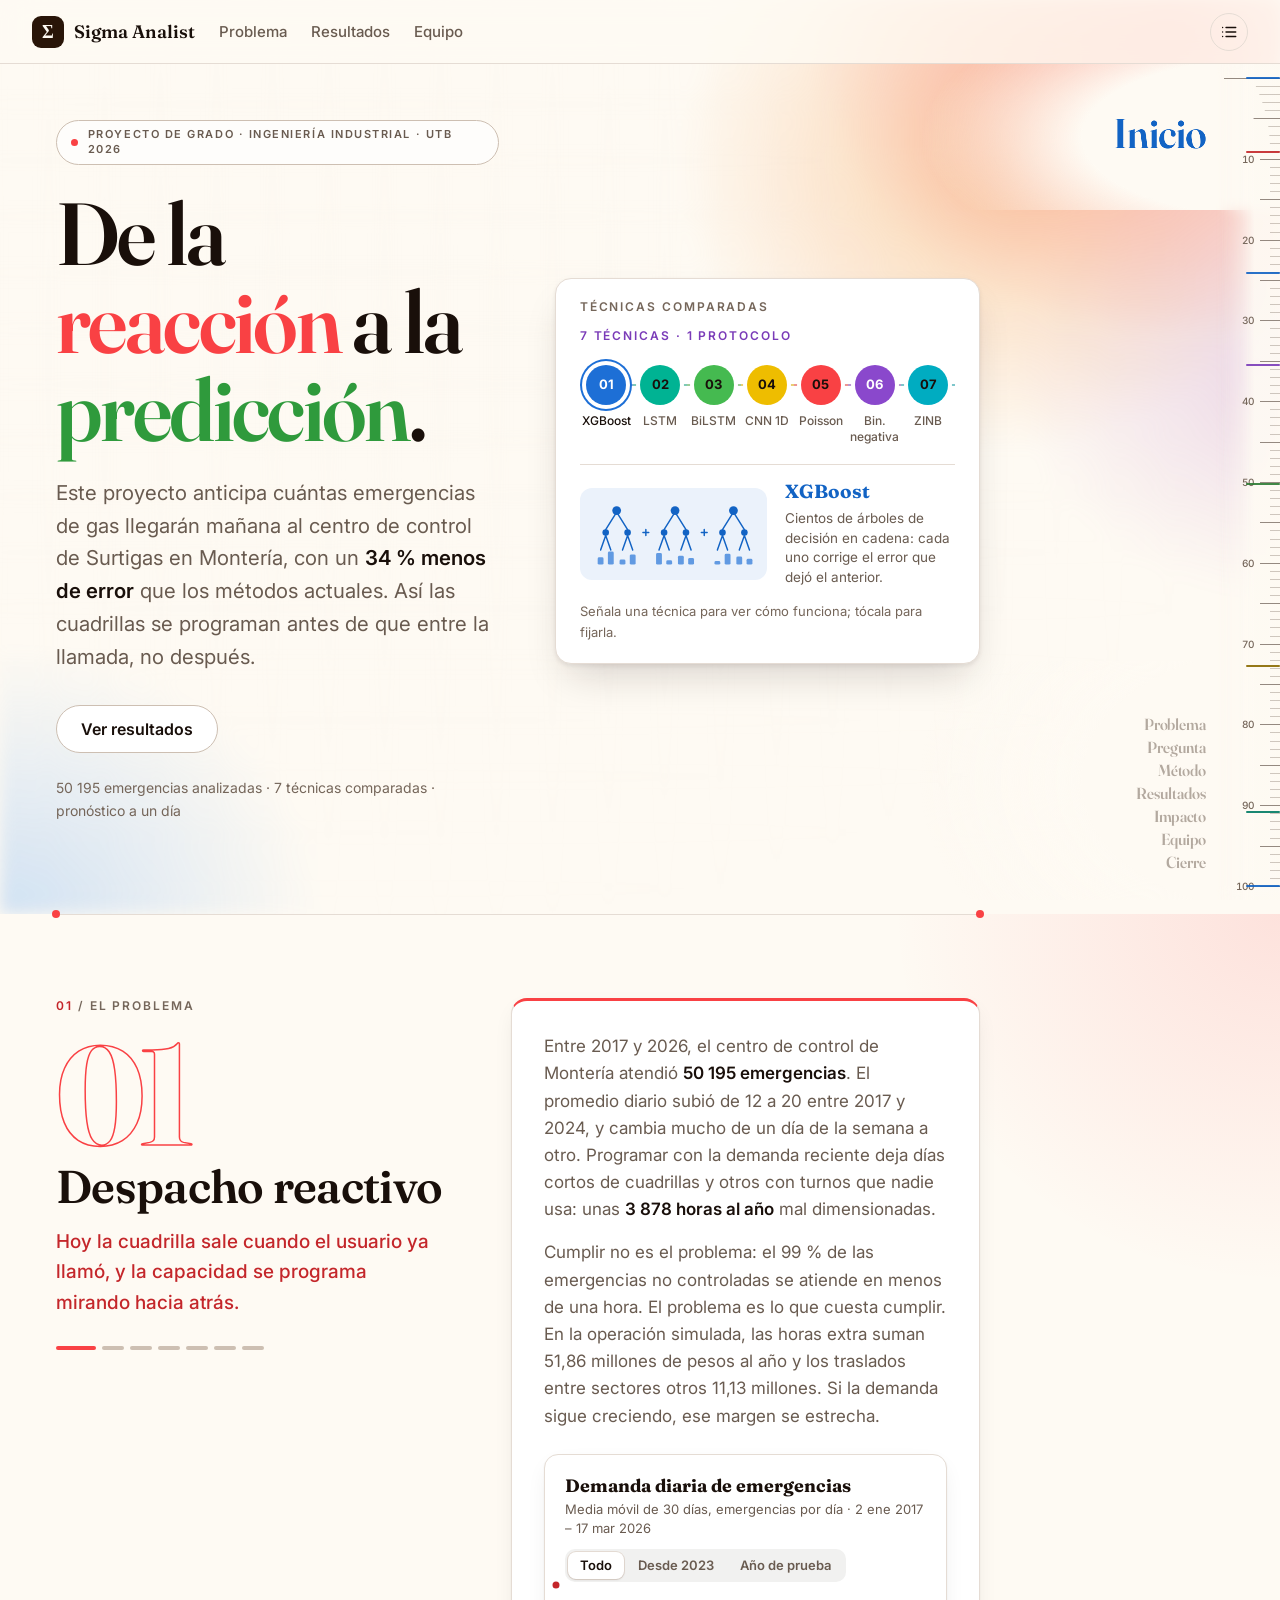
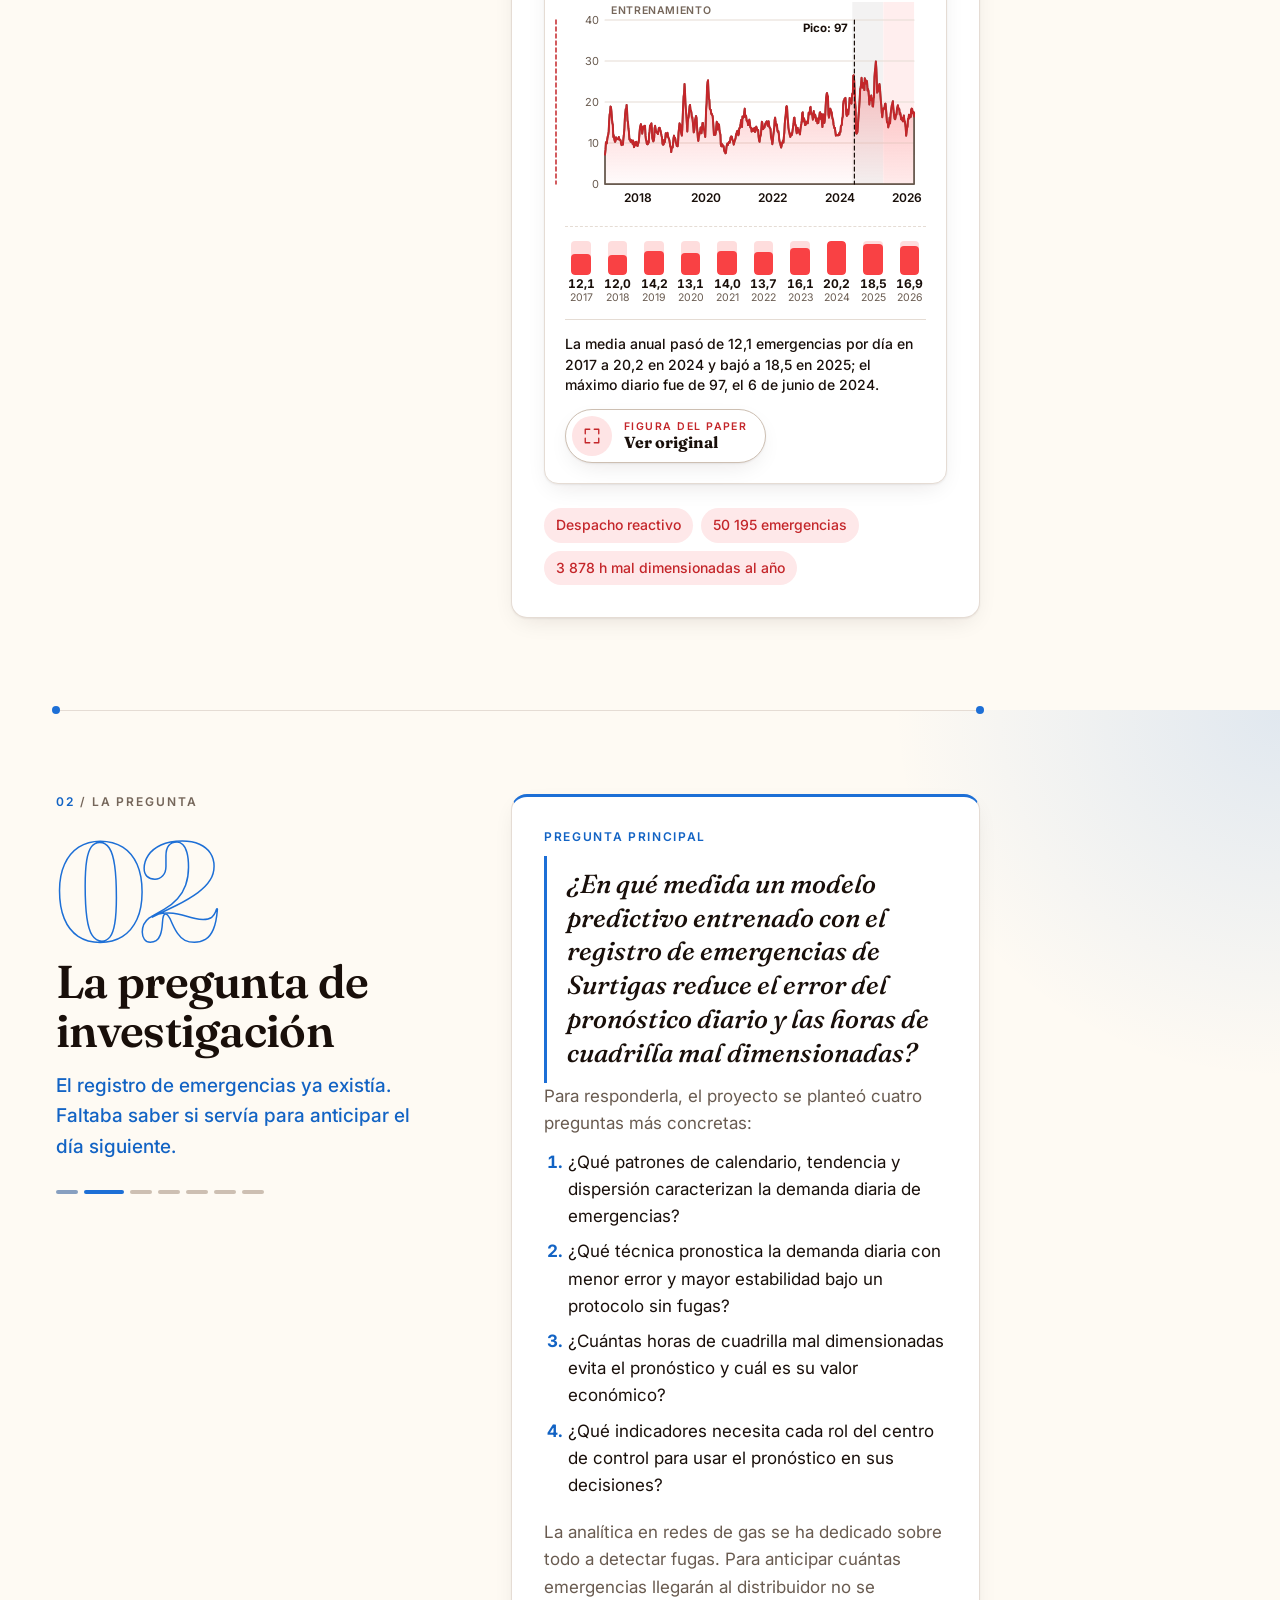
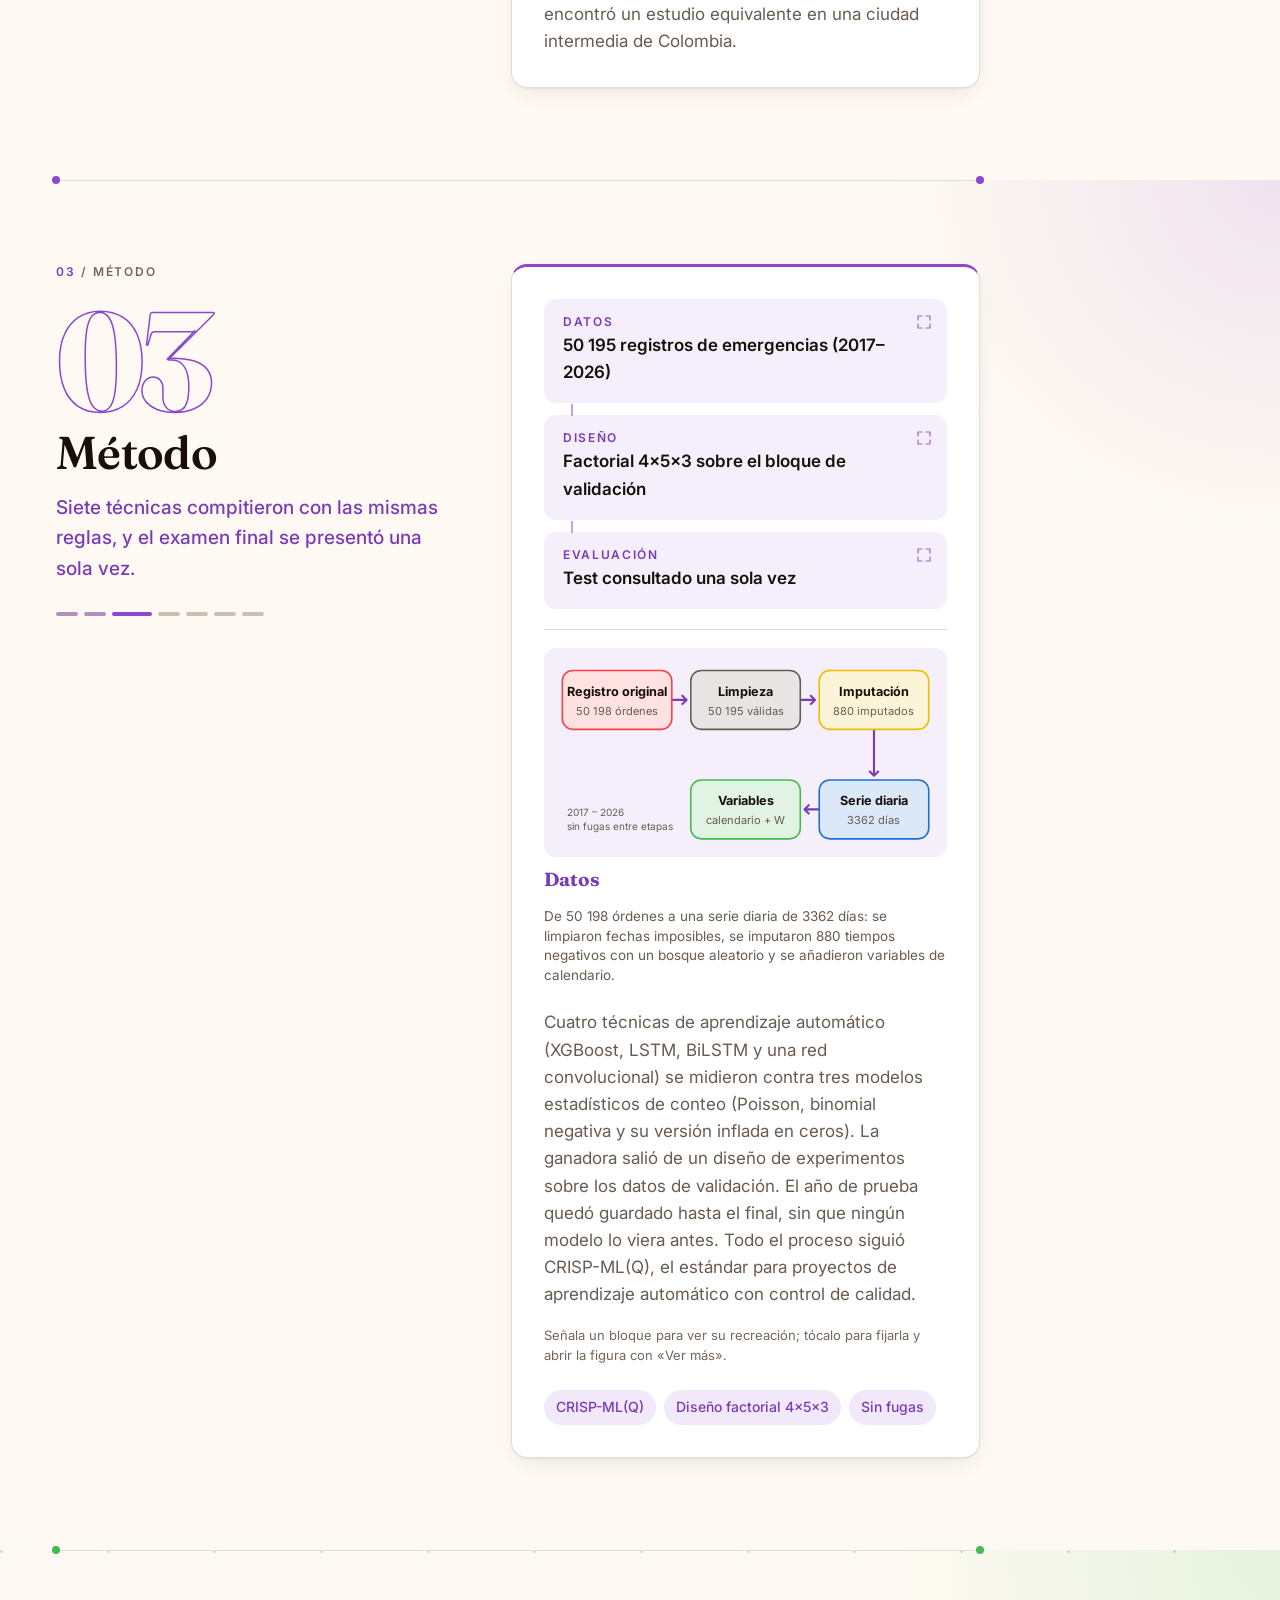
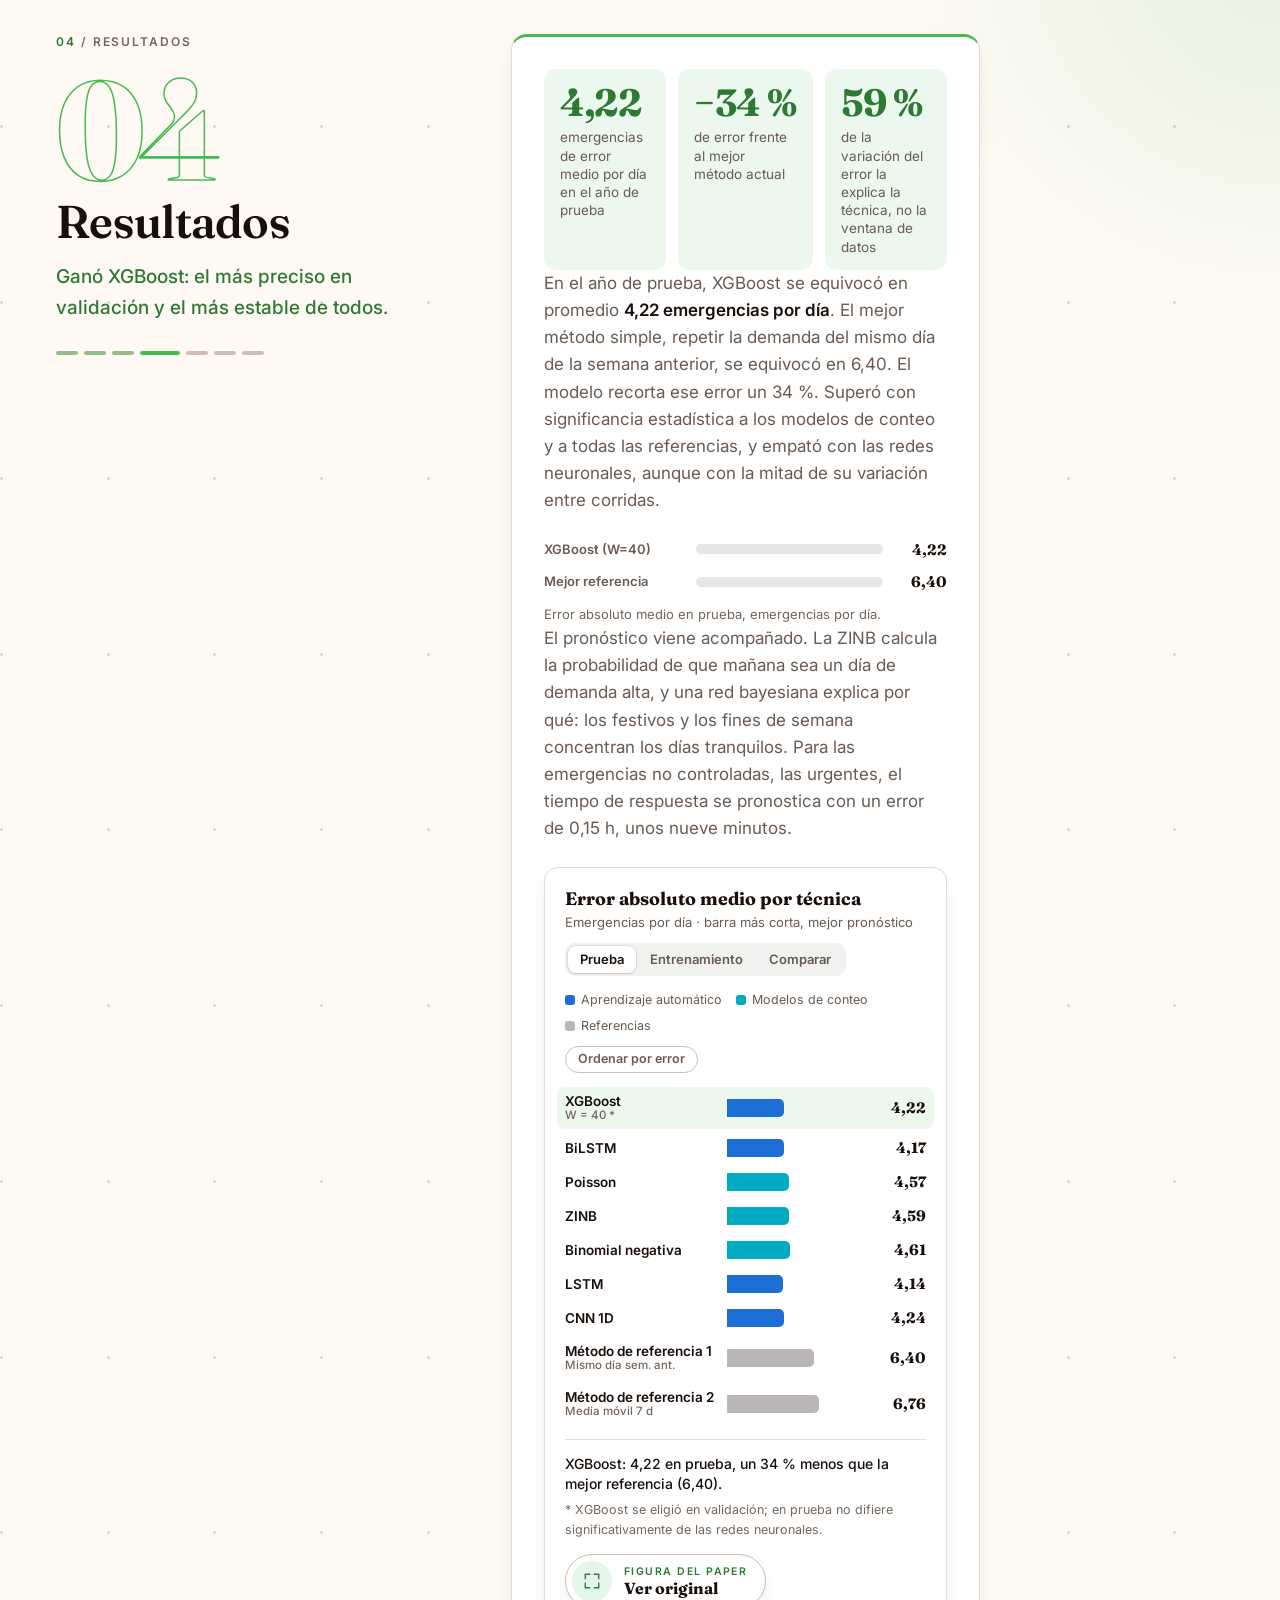
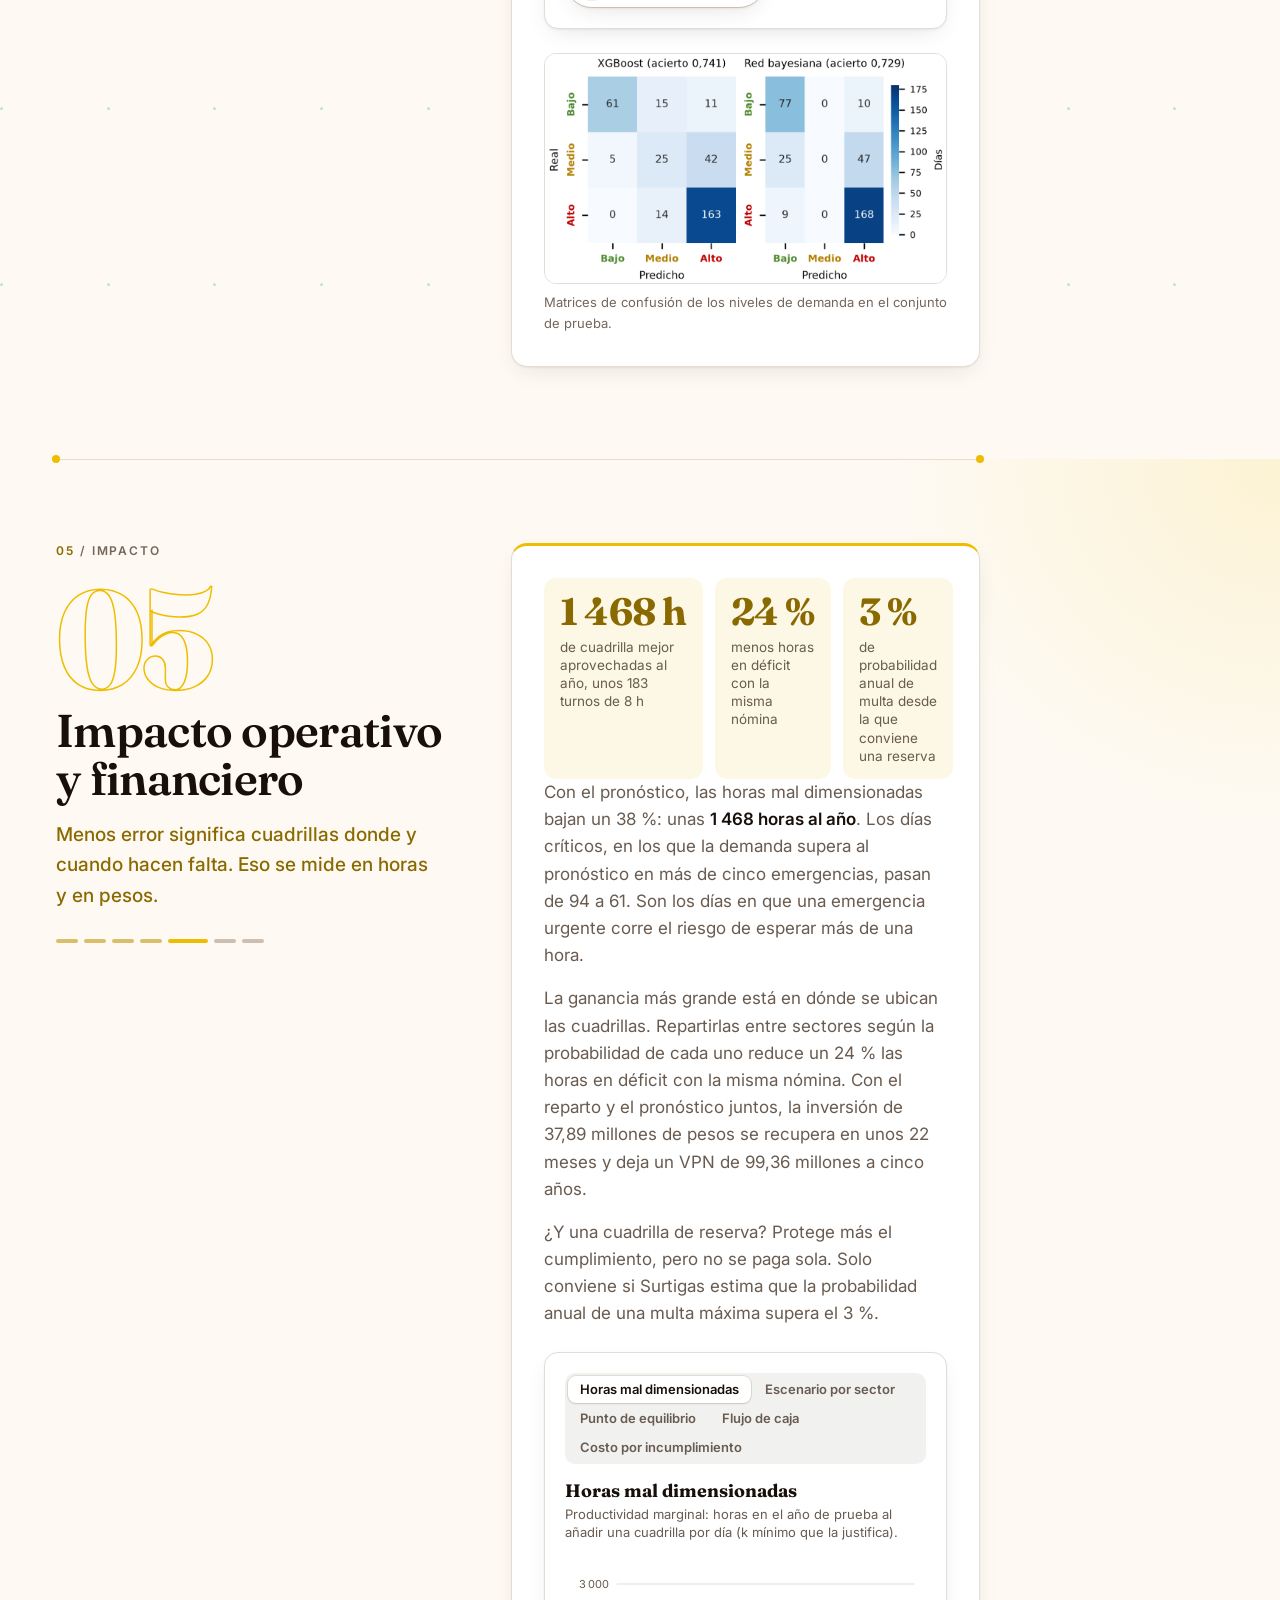
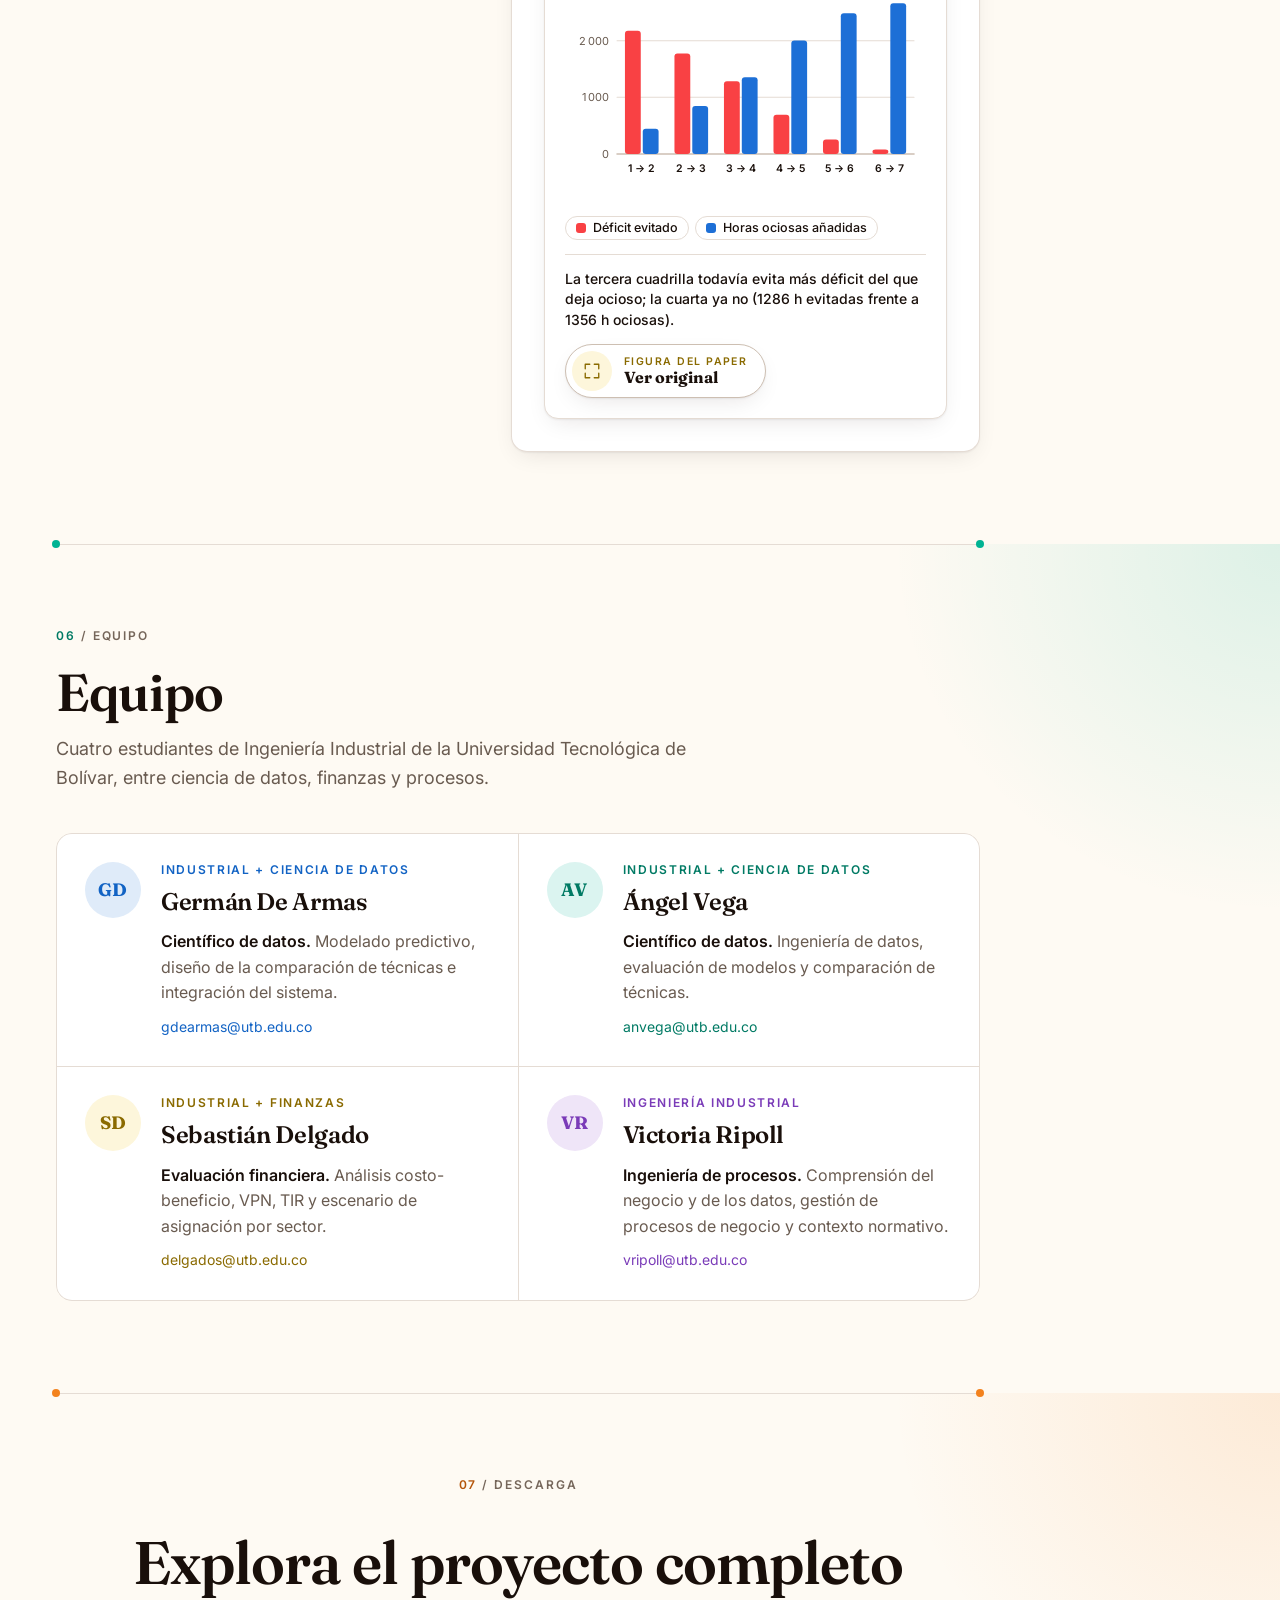
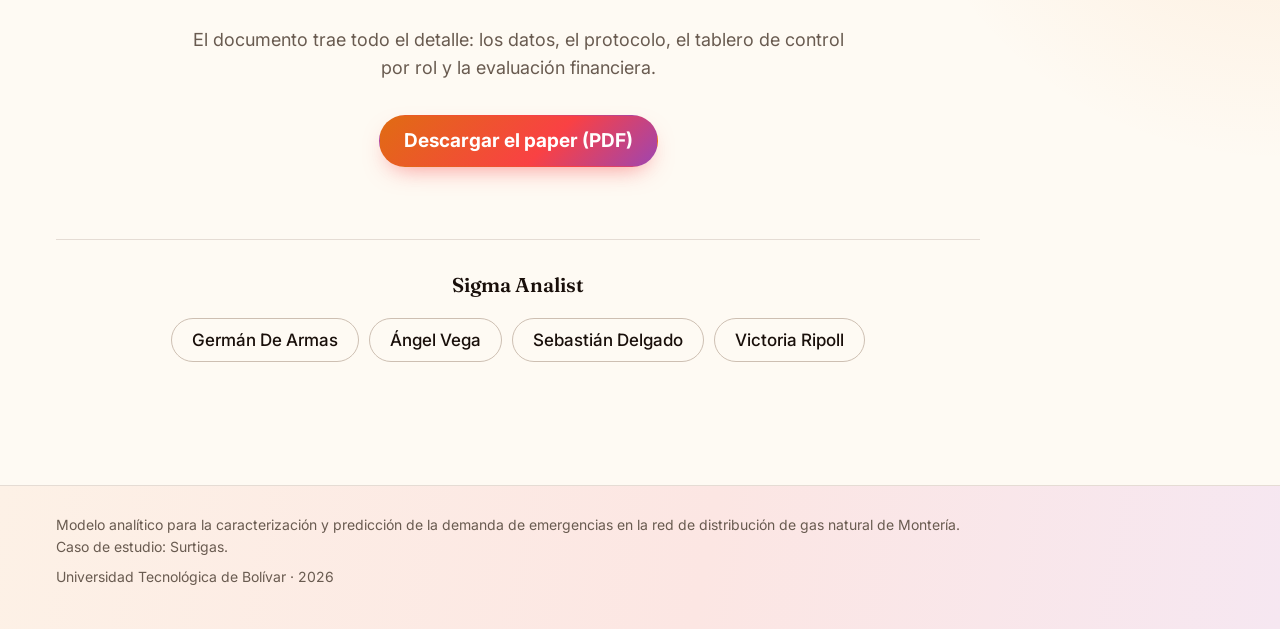
==== commit c8c4bdcb: "fix: nombre de los métodos de referencia en la tarjeta del MAE «Método de referencia 1/2» como nombr" ====
--- a/index.html
+++ b/index.html
@@ -344,12 +344,12 @@
                 <b class="mae-val"><span class="v-test">4,24</span><span class="v-train">4,25</span><span class="v-both">4,25 → 4,24</span></b>
               </li>
               <li class="mae-row" data-kind="ref" data-train="6.34" data-test="6.4" style="--i:7">
-                <span class="mae-name">Mismo día sem. ant. <small>referencia</small></span>
+                <span class="mae-name">Método de referencia 1 <small>Mismo día sem. ant.</small></span>
                 <span class="mae-track" aria-hidden="true"><span class="mae-bar train" style="--v:0.9057"></span><span class="mae-bar test" style="--v:0.9143"></span></span>
                 <b class="mae-val"><span class="v-test">6,40</span><span class="v-train">6,34</span><span class="v-both">6,34 → 6,40</span></b>
               </li>
               <li class="mae-row" data-kind="ref" data-train="6.4" data-test="6.76" style="--i:8">
-                <span class="mae-name">Media móvil 7 d <small>referencia</small></span>
+                <span class="mae-name">Método de referencia 2 <small>Media móvil 7 d</small></span>
                 <span class="mae-track" aria-hidden="true"><span class="mae-bar train" style="--v:0.9143"></span><span class="mae-bar test" style="--v:0.9657"></span></span>
                 <b class="mae-val"><span class="v-test">6,76</span><span class="v-train">6,40</span><span class="v-both">6,40 → 6,76</span></b>
               </li>
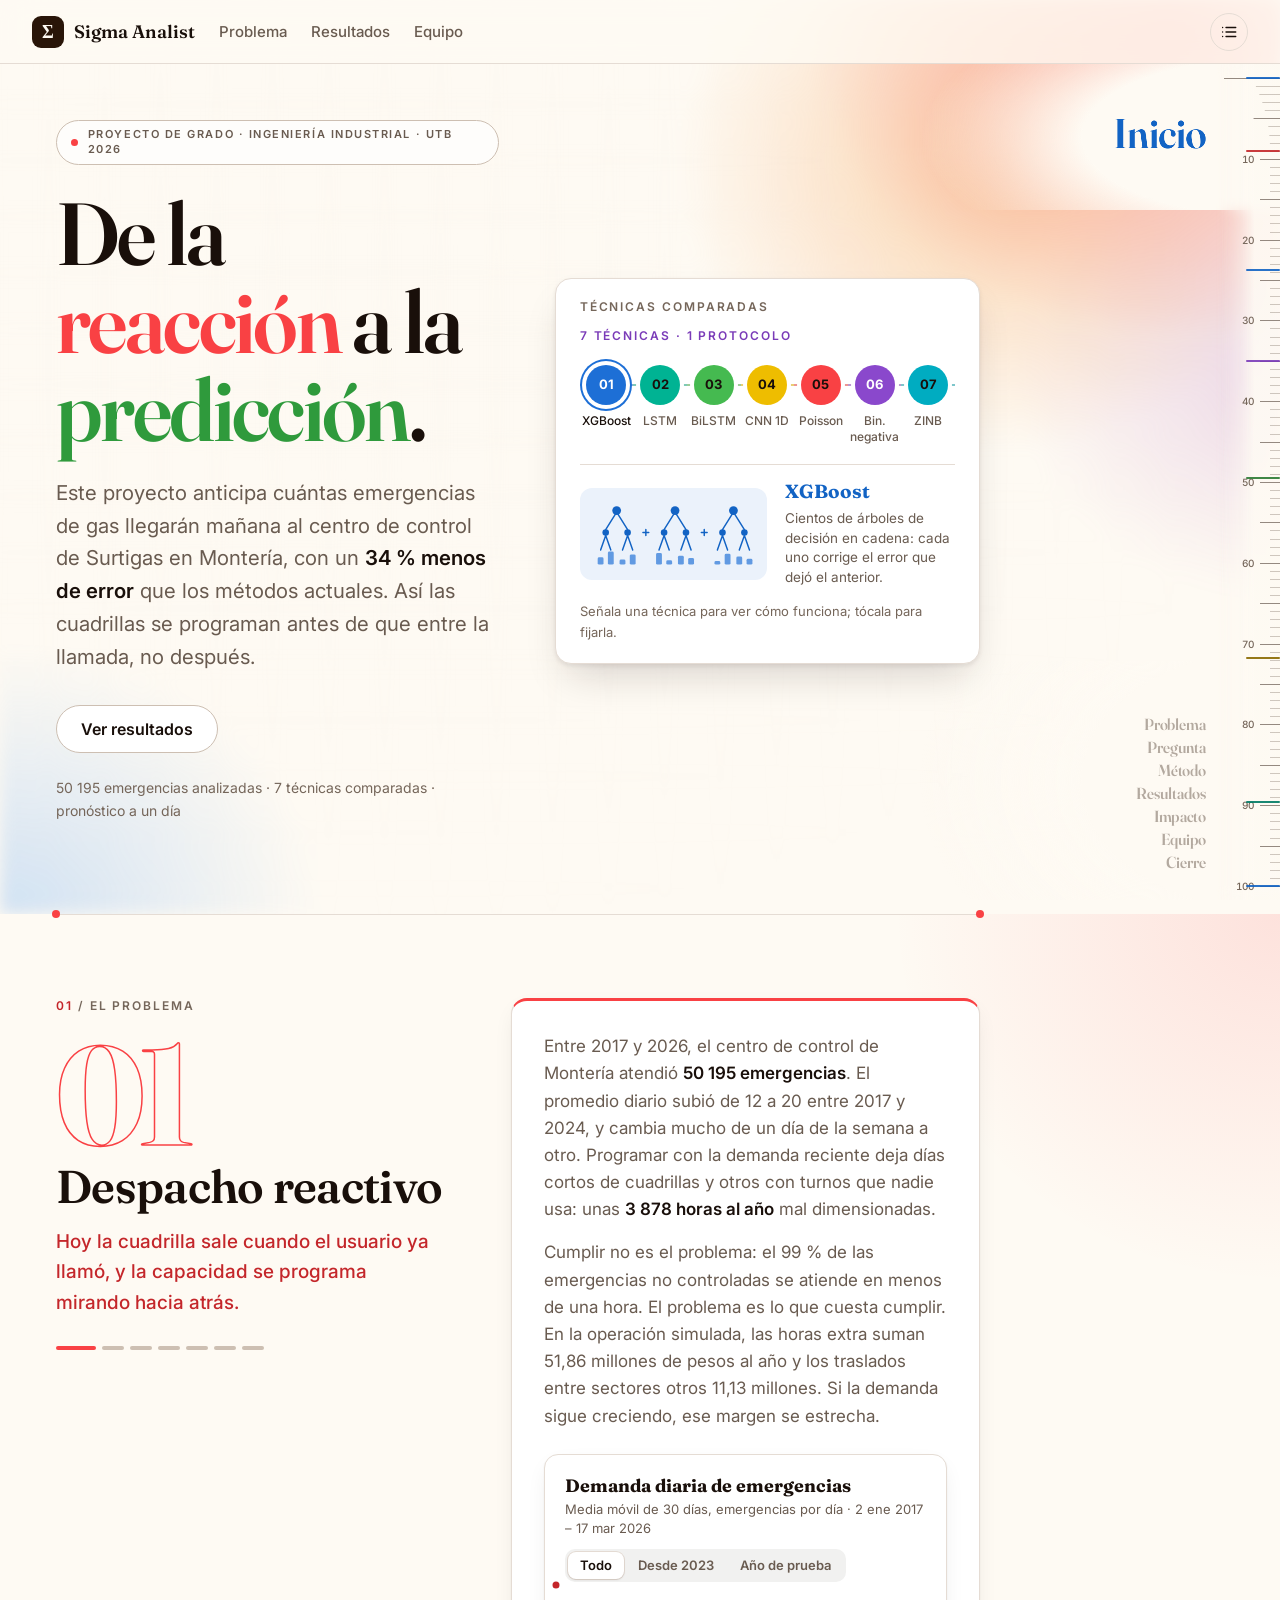
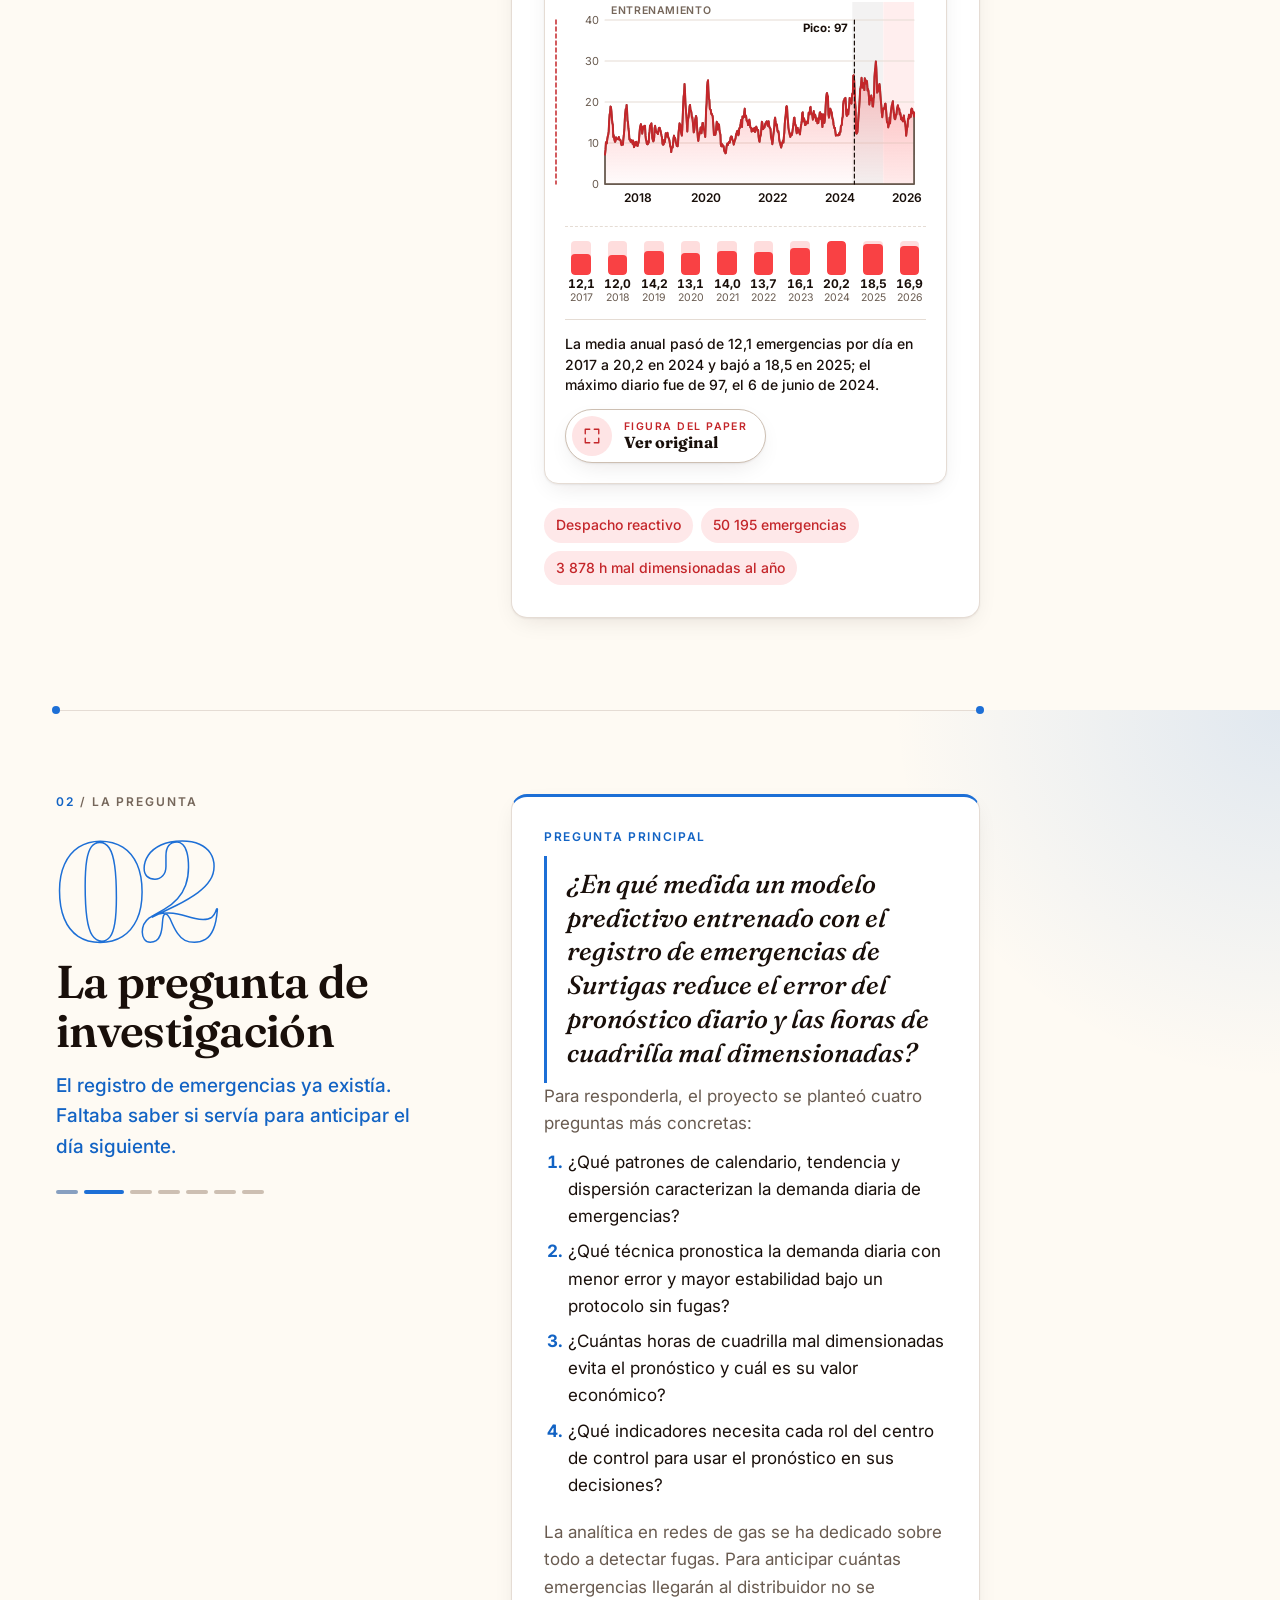
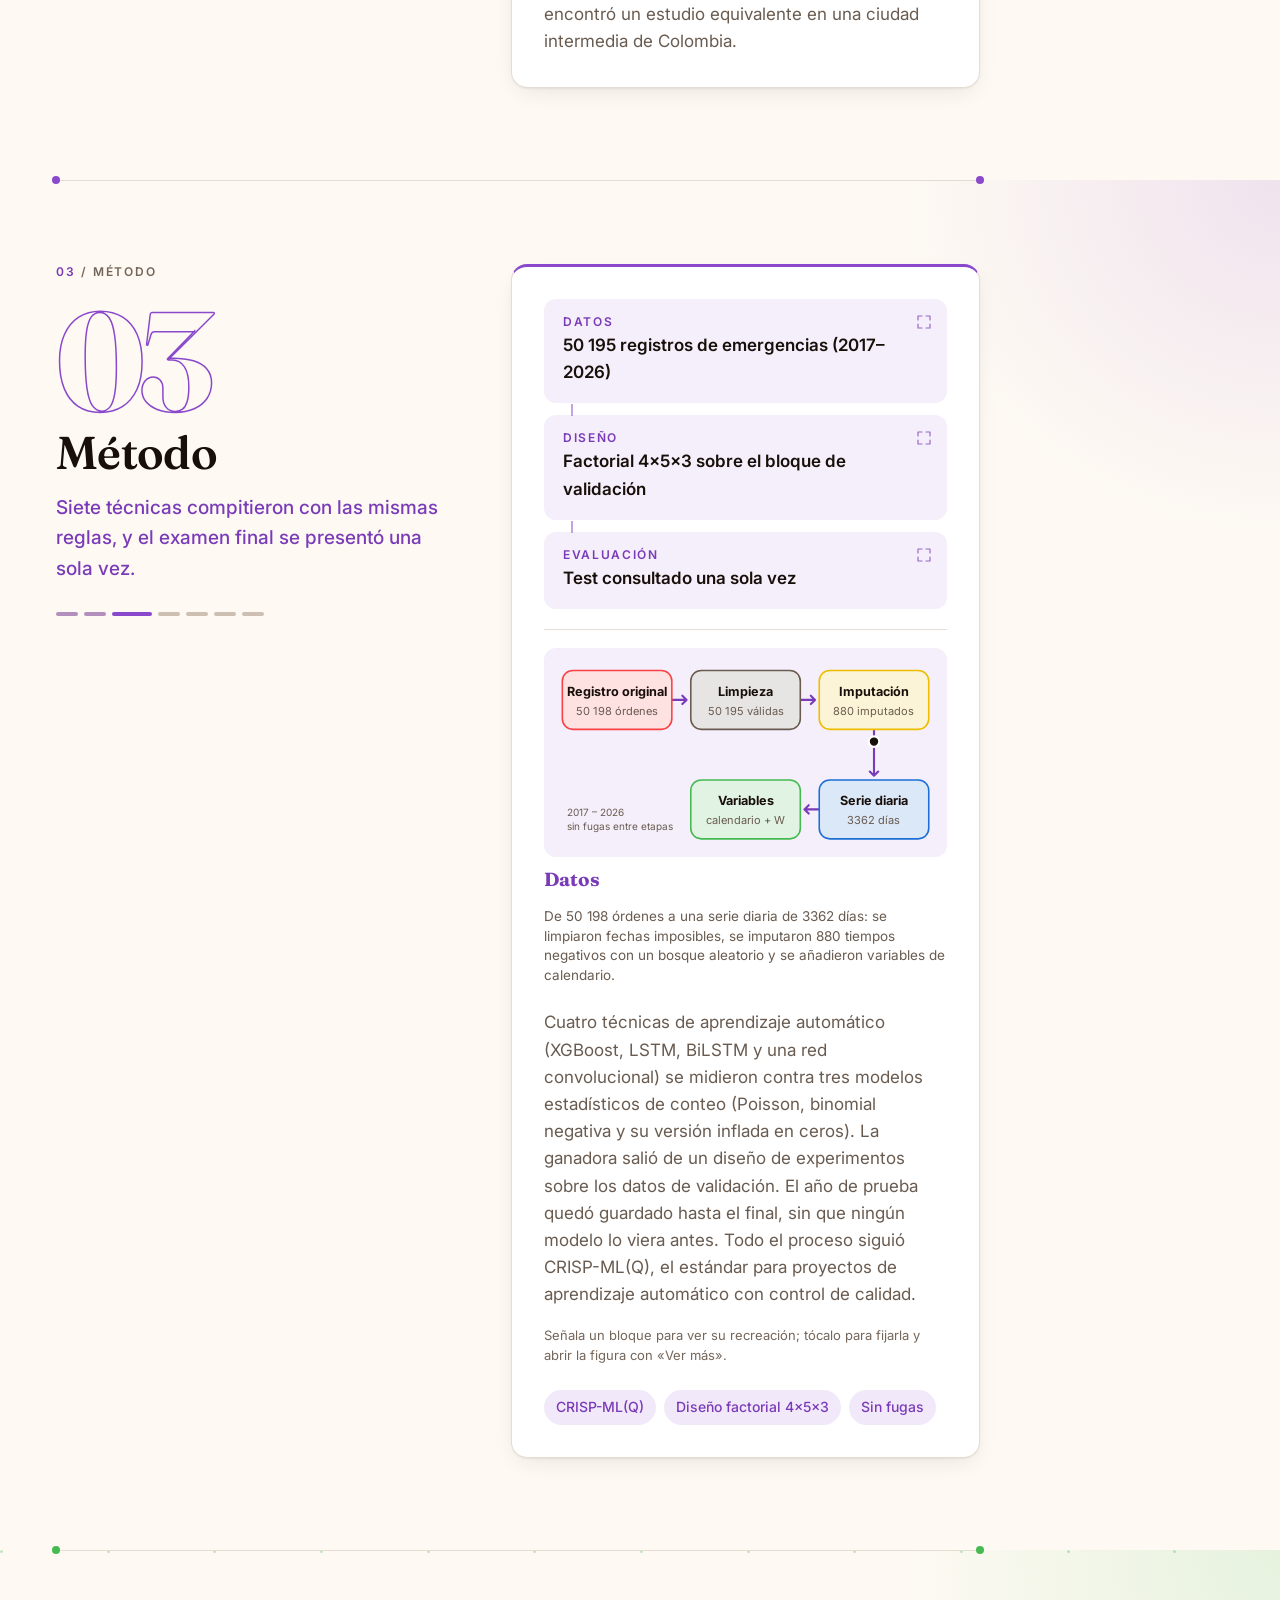
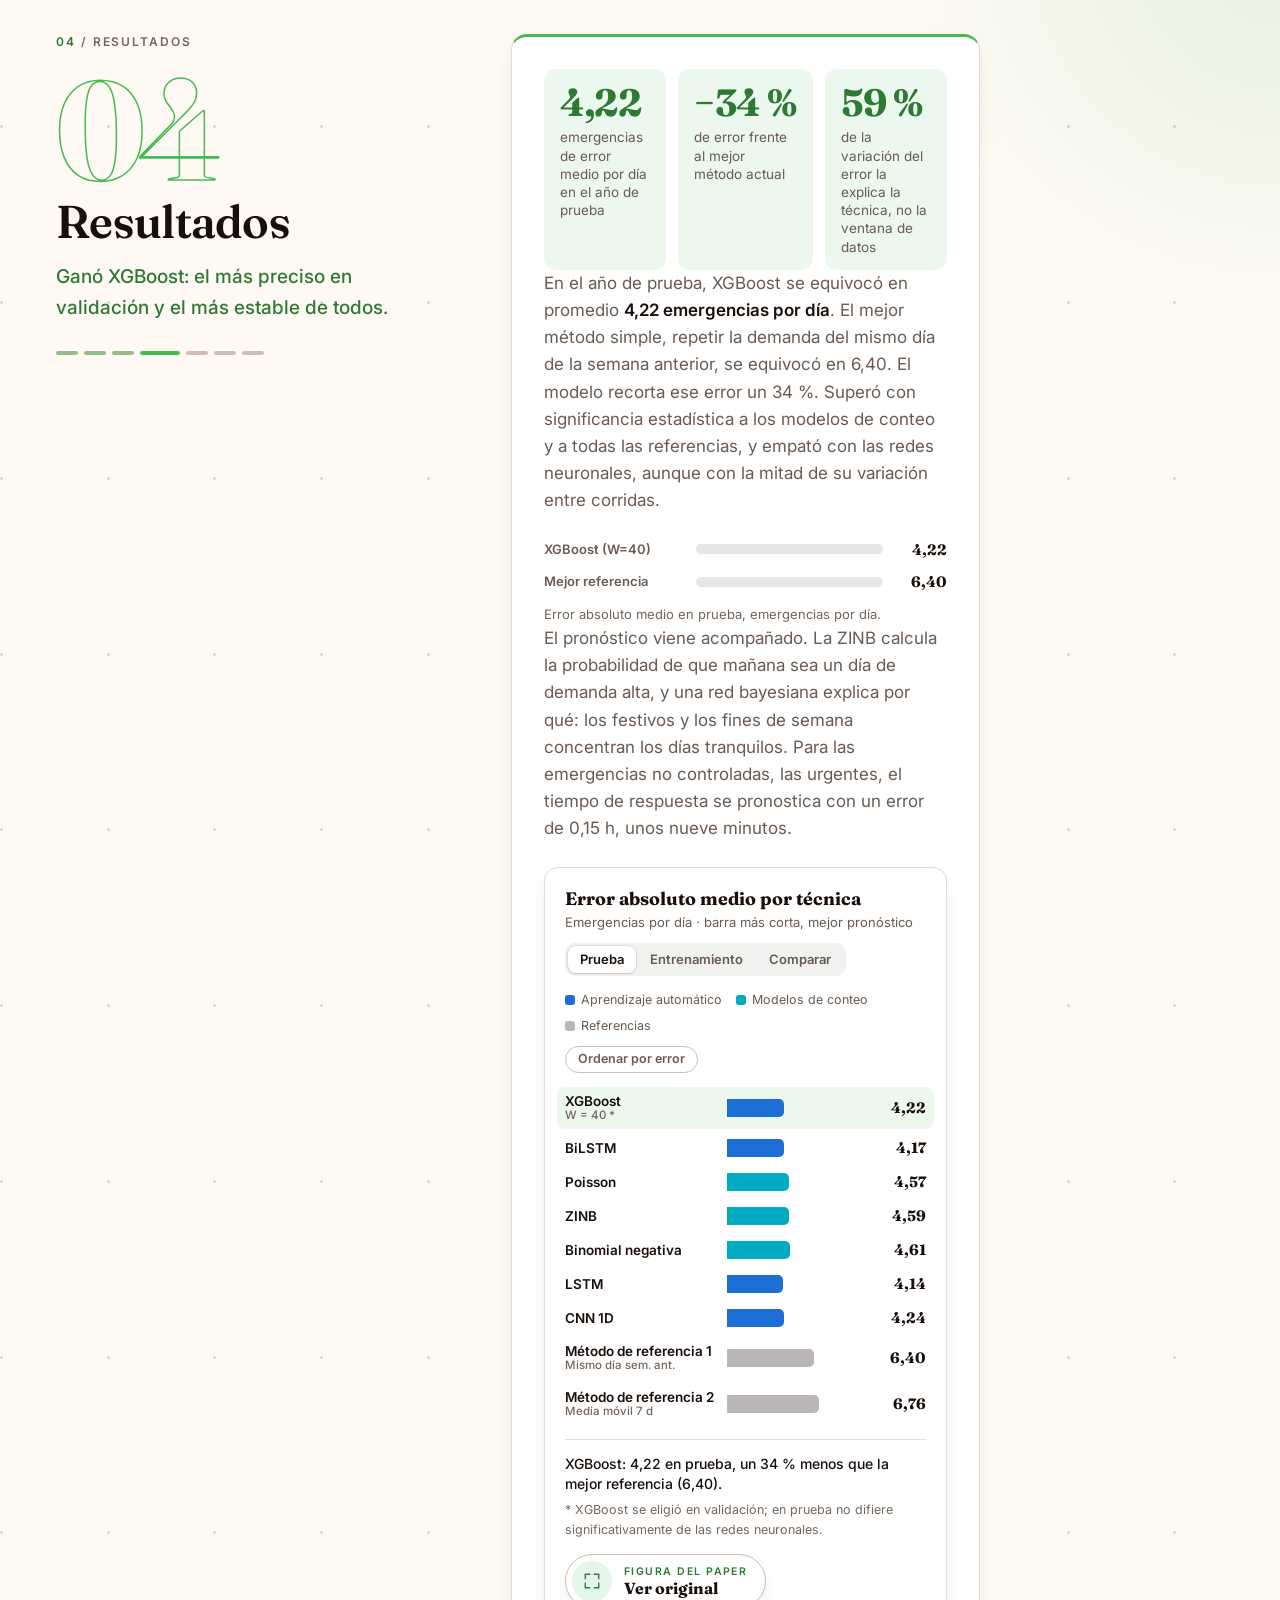
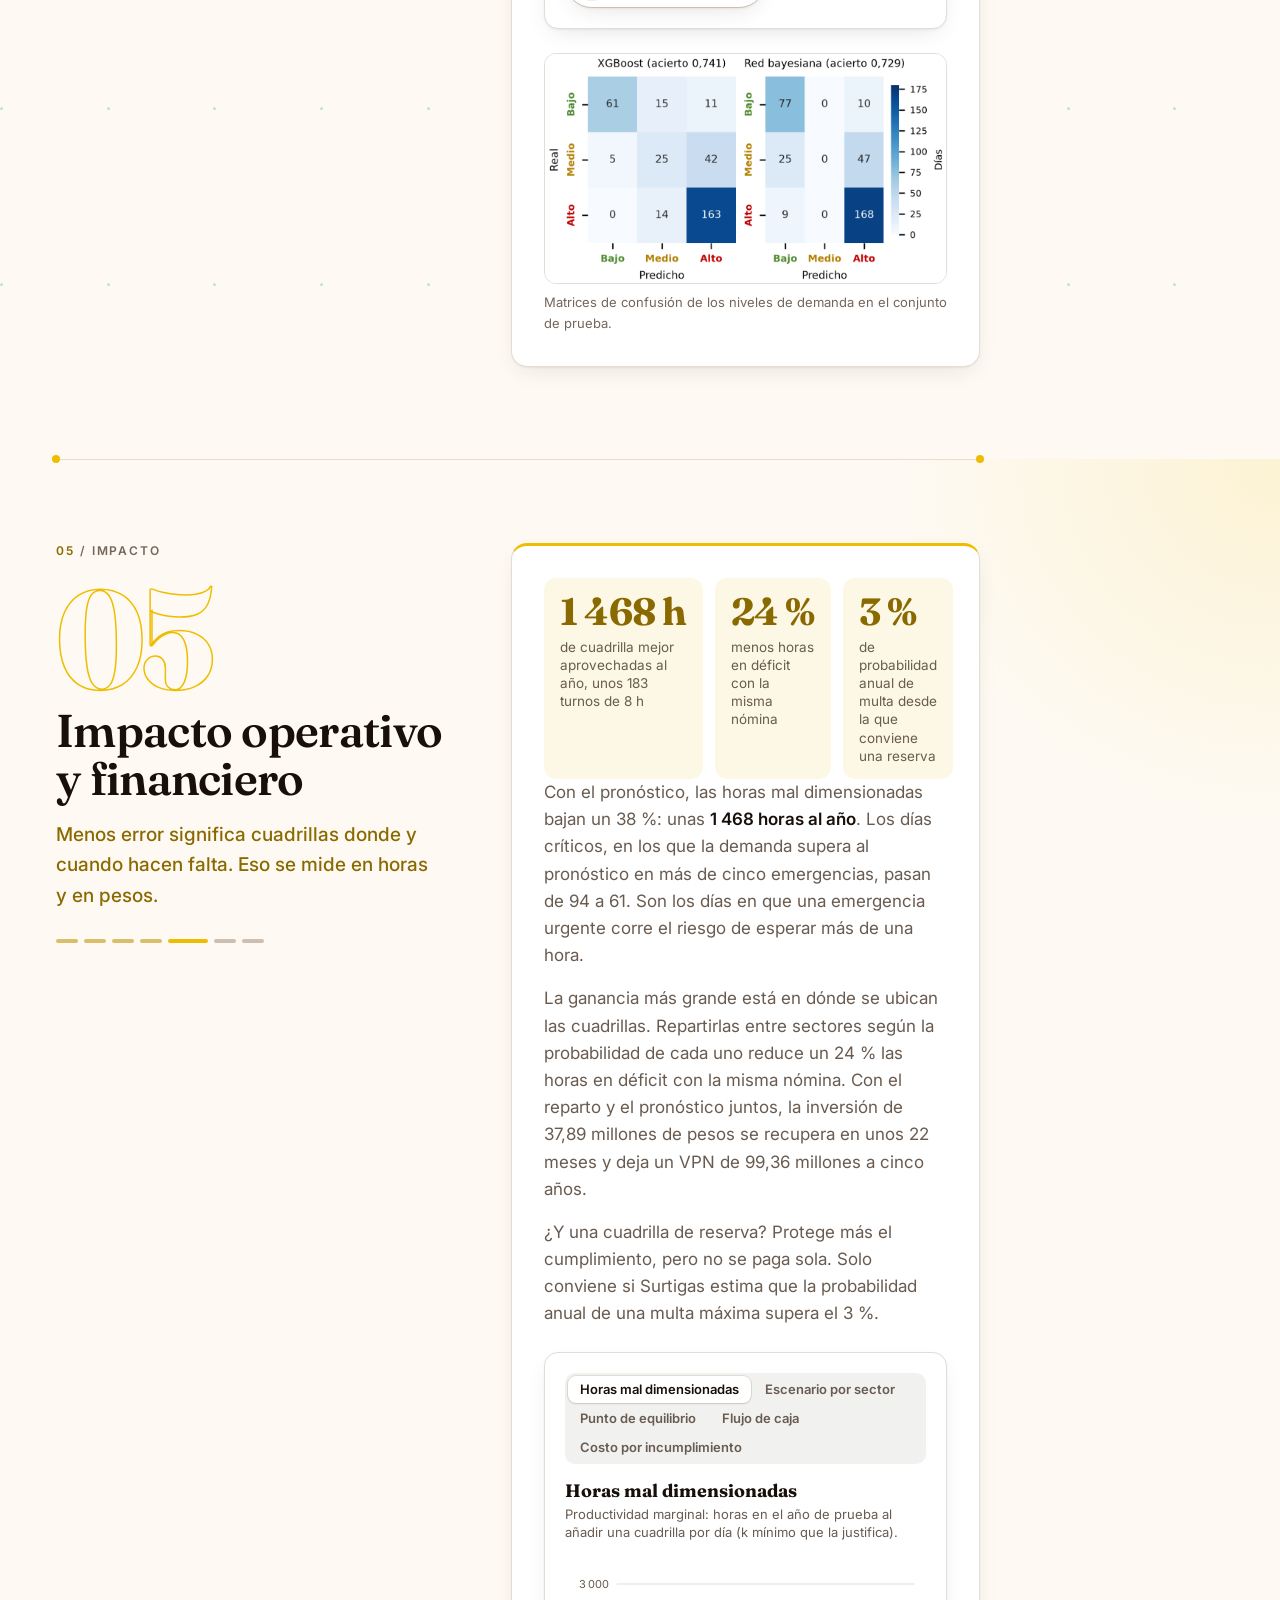
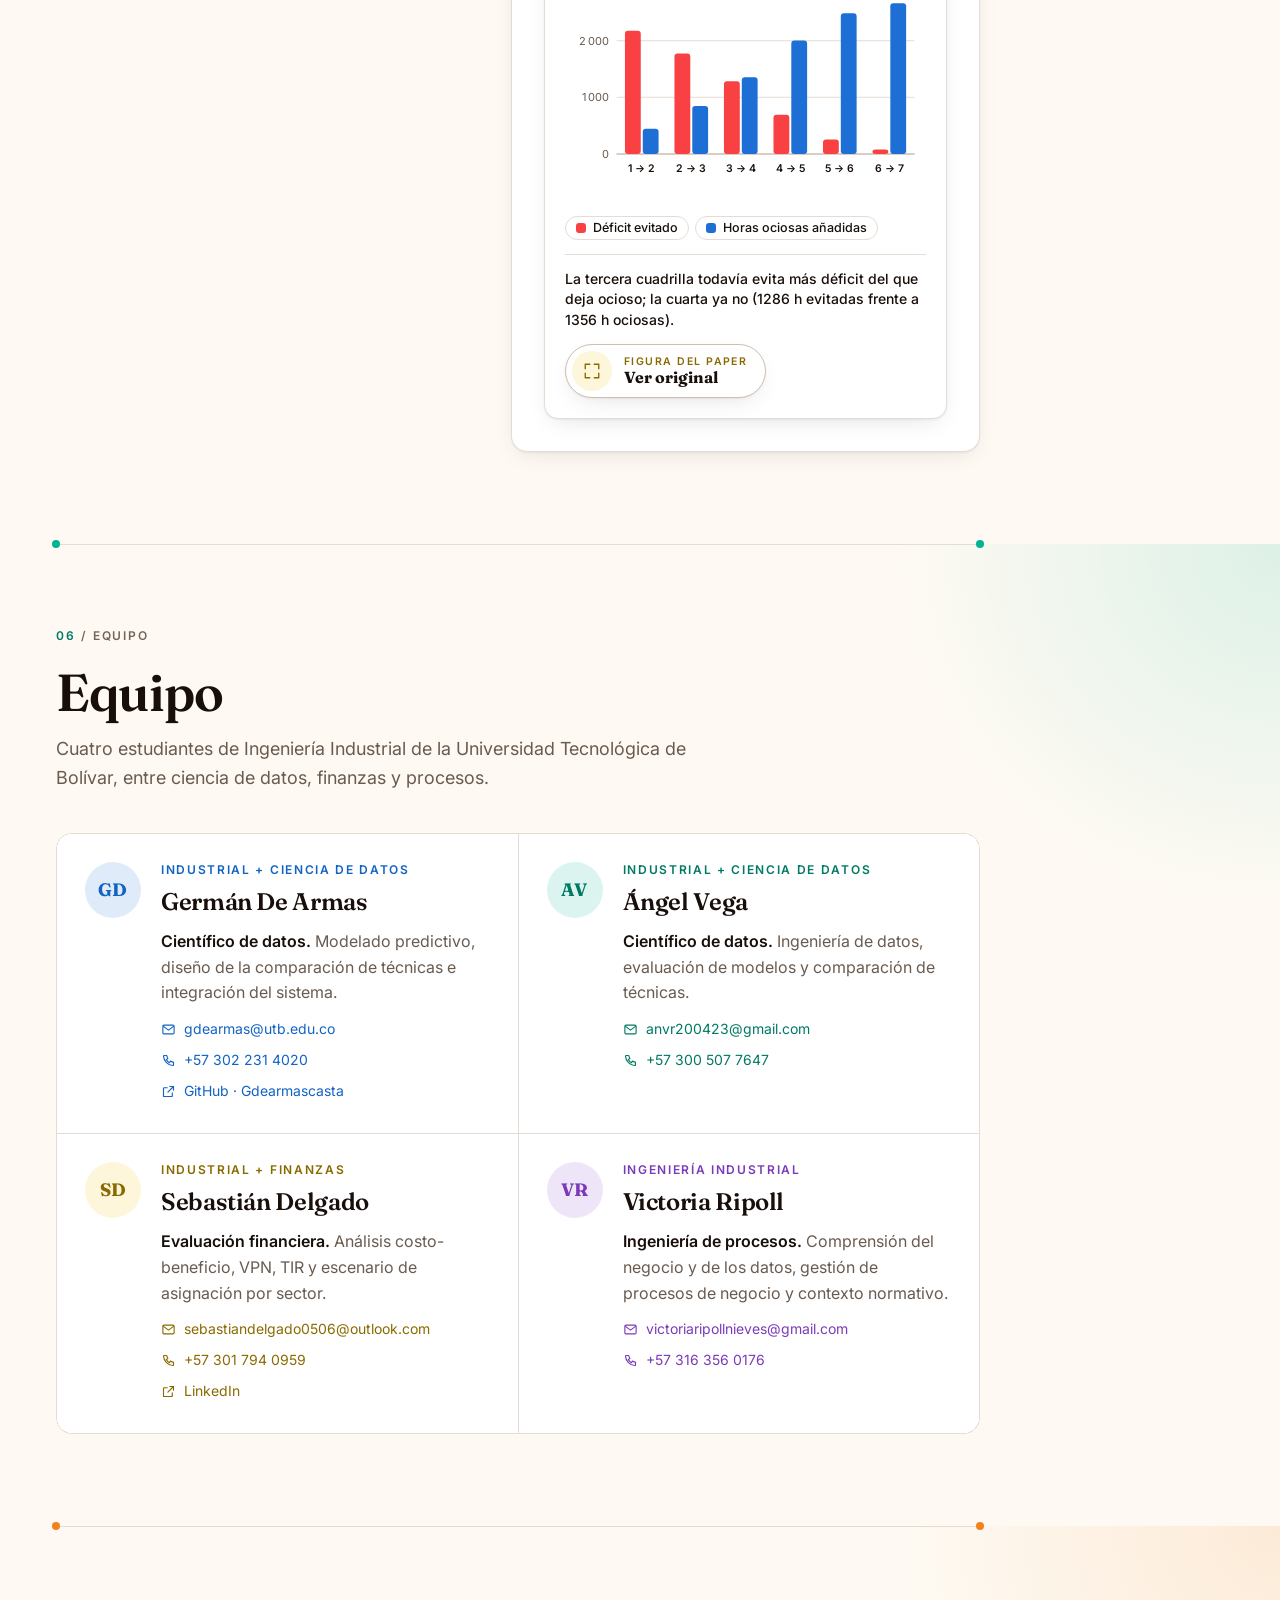
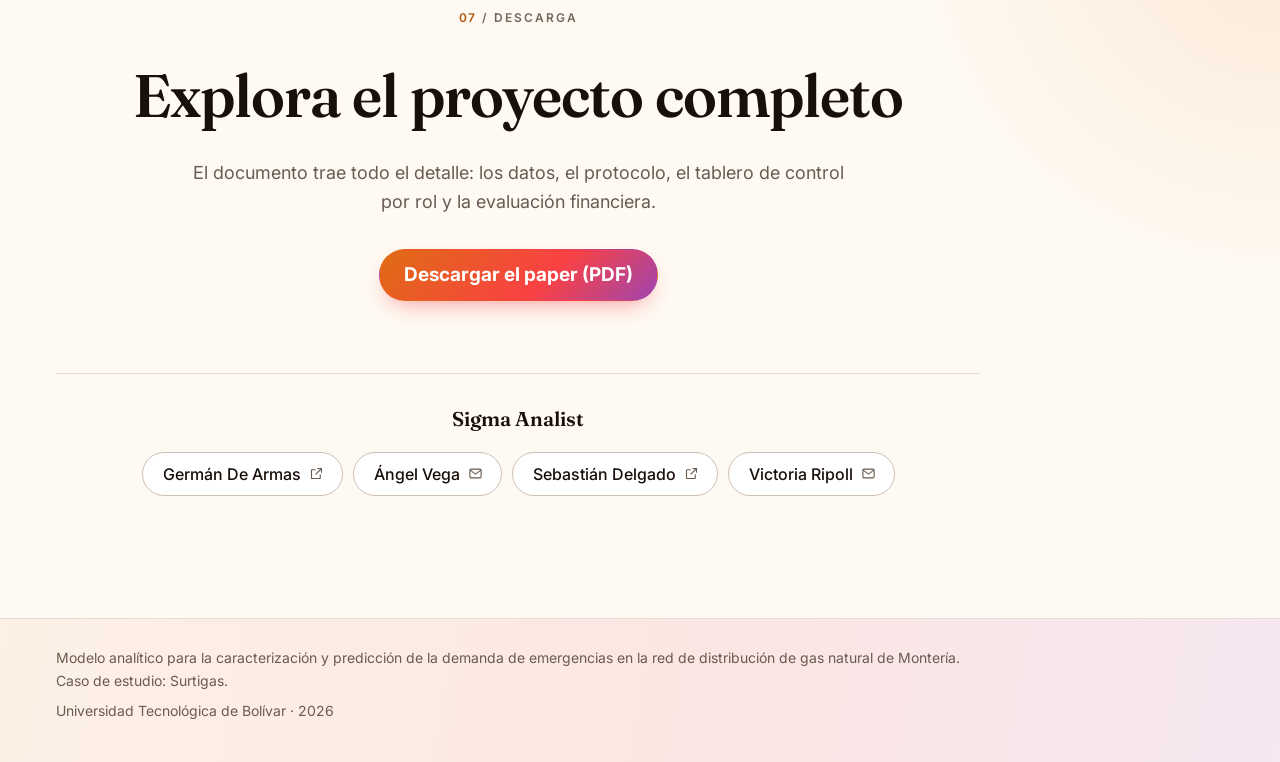
==== commit fe6af6fe: "feat: contacto del equipo en las fichas y en los botones del cierre - Germán abre su perfil de GitHu" ====
--- a/index.html
+++ b/index.html
@@ -439,7 +439,11 @@
               <p class="badge-kicker">Industrial + Ciencia de Datos</p>
               <h3 class="badge-title">Germán De Armas</h3>
               <p class="badge-text"><strong>Científico de datos.</strong> Modelado predictivo, diseño de la comparación de técnicas e integración del sistema.</p>
-              <p class="badge-mail"><a href="mailto:gdearmas@utb.edu.co">gdearmas@utb.edu.co</a></p>
+              <ul class="badge-contact">
+                <li><a href="mailto:gdearmas@utb.edu.co?subject=Proyecto%3A%20predicci%C3%B3n%20de%20emergencias%20de%20gas%20en%20Monter%C3%ADa"><svg viewBox="0 0 24 24" width="15" height="15" aria-hidden="true"><rect x="3" y="5" width="18" height="14" rx="2"/><path d="m4 7 8 6 8-6"/></svg>gdearmas@utb.edu.co</a></li>
+                <li><a href="tel:+573022314020"><svg viewBox="0 0 24 24" width="15" height="15" aria-hidden="true"><path d="M5 4h4l2 5-2.5 1.5a11 11 0 0 0 5 5L15 13l5 2v4a1 1 0 0 1-1 1A16 16 0 0 1 4 5a1 1 0 0 1 1-1"/></svg>+57 302 231 4020</a></li>
+                <li><a href="https://github.com/Gdearmascasta" target="_blank" rel="noopener"><svg viewBox="0 0 24 24" width="15" height="15" aria-hidden="true"><path d="M14 4h6v6M20 4l-9 9M18 14v5a1 1 0 0 1-1 1H5a1 1 0 0 1-1-1V7a1 1 0 0 1 1-1h5"/></svg>GitHub · Gdearmascasta</a></li>
+              </ul>
             </div>
           </article>
           <article class="badge" data-reveal style="--c:var(--s2);--ci:var(--s2-ink)">
@@ -448,7 +452,10 @@
               <p class="badge-kicker">Industrial + Ciencia de Datos</p>
               <h3 class="badge-title">Ángel Vega</h3>
               <p class="badge-text"><strong>Científico de datos.</strong> Ingeniería de datos, evaluación de modelos y comparación de técnicas.</p>
-              <p class="badge-mail"><a href="mailto:anvega@utb.edu.co">anvega@utb.edu.co</a></p>
+              <ul class="badge-contact">
+                <li><a href="mailto:anvr200423@gmail.com?subject=Proyecto%3A%20predicci%C3%B3n%20de%20emergencias%20de%20gas%20en%20Monter%C3%ADa"><svg viewBox="0 0 24 24" width="15" height="15" aria-hidden="true"><rect x="3" y="5" width="18" height="14" rx="2"/><path d="m4 7 8 6 8-6"/></svg>anvr200423@gmail.com</a></li>
+                <li><a href="tel:+573005077647"><svg viewBox="0 0 24 24" width="15" height="15" aria-hidden="true"><path d="M5 4h4l2 5-2.5 1.5a11 11 0 0 0 5 5L15 13l5 2v4a1 1 0 0 1-1 1A16 16 0 0 1 4 5a1 1 0 0 1 1-1"/></svg>+57 300 507 7647</a></li>
+              </ul>
             </div>
           </article>
           <article class="badge" data-reveal style="--c:var(--s4);--ci:var(--s4-ink)">
@@ -457,7 +464,11 @@
               <p class="badge-kicker">Industrial + Finanzas</p>
               <h3 class="badge-title">Sebastián Delgado</h3>
               <p class="badge-text"><strong>Evaluación financiera.</strong> Análisis costo-beneficio, VPN, TIR y escenario de asignación por sector.</p>
-              <p class="badge-mail"><a href="mailto:delgados@utb.edu.co">delgados@utb.edu.co</a></p>
+              <ul class="badge-contact">
+                <li><a href="mailto:sebastiandelgado0506@outlook.com?subject=Proyecto%3A%20predicci%C3%B3n%20de%20emergencias%20de%20gas%20en%20Monter%C3%ADa"><svg viewBox="0 0 24 24" width="15" height="15" aria-hidden="true"><rect x="3" y="5" width="18" height="14" rx="2"/><path d="m4 7 8 6 8-6"/></svg>sebastiandelgado0506@outlook.com</a></li>
+                <li><a href="tel:+573017940959"><svg viewBox="0 0 24 24" width="15" height="15" aria-hidden="true"><path d="M5 4h4l2 5-2.5 1.5a11 11 0 0 0 5 5L15 13l5 2v4a1 1 0 0 1-1 1A16 16 0 0 1 4 5a1 1 0 0 1 1-1"/></svg>+57 301 794 0959</a></li>
+                <li><a href="https://www.linkedin.com/in/sebastian-henrique-delgado-solano-295512264/" target="_blank" rel="noopener"><svg viewBox="0 0 24 24" width="15" height="15" aria-hidden="true"><path d="M14 4h6v6M20 4l-9 9M18 14v5a1 1 0 0 1-1 1H5a1 1 0 0 1-1-1V7a1 1 0 0 1 1-1h5"/></svg>LinkedIn</a></li>
+              </ul>
             </div>
           </article>
           <article class="badge" data-reveal style="--c:var(--s6);--ci:var(--s6-ink)">
@@ -466,7 +477,10 @@
               <p class="badge-kicker">Ingeniería Industrial</p>
               <h3 class="badge-title">Victoria Ripoll</h3>
               <p class="badge-text"><strong>Ingeniería de procesos.</strong> Comprensión del negocio y de los datos, gestión de procesos de negocio y contexto normativo.</p>
-              <p class="badge-mail"><a href="mailto:vripoll@utb.edu.co">vripoll@utb.edu.co</a></p>
+              <ul class="badge-contact">
+                <li><a href="mailto:victoriaripollnieves@gmail.com?subject=Proyecto%3A%20predicci%C3%B3n%20de%20emergencias%20de%20gas%20en%20Monter%C3%ADa"><svg viewBox="0 0 24 24" width="15" height="15" aria-hidden="true"><rect x="3" y="5" width="18" height="14" rx="2"/><path d="m4 7 8 6 8-6"/></svg>victoriaripollnieves@gmail.com</a></li>
+                <li><a href="tel:+573163560176"><svg viewBox="0 0 24 24" width="15" height="15" aria-hidden="true"><path d="M5 4h4l2 5-2.5 1.5a11 11 0 0 0 5 5L15 13l5 2v4a1 1 0 0 1-1 1A16 16 0 0 1 4 5a1 1 0 0 1 1-1"/></svg>+57 316 356 0176</a></li>
+              </ul>
             </div>
           </article>
         </div>
@@ -488,11 +502,27 @@
         <div class="social" data-reveal>
           <p>Sigma Analist</p>
           <ul>
-            <li><a href="mailto:gdearmas@utb.edu.co">Germán De Armas</a></li>
-            <li><a href="mailto:anvega@utb.edu.co">Ángel Vega</a></li>
-            <li><a href="mailto:delgados@utb.edu.co">Sebastián Delgado</a></li>
-            <li><a href="mailto:vripoll@utb.edu.co">Victoria Ripoll</a></li>
+            <li><a href="https://github.com/Gdearmascasta" target="_blank" rel="noopener" aria-label="Germán De Armas en GitHub (abre en una pestaña nueva)">Germán De Armas<svg viewBox="0 0 24 24" width="15" height="15" aria-hidden="true"><path d="M14 4h6v6M20 4l-9 9M18 14v5a1 1 0 0 1-1 1H5a1 1 0 0 1-1-1V7a1 1 0 0 1 1-1h5"/></svg></a></li>
+            <li><button type="button" popovertarget="contacto-ang">Ángel Vega<svg viewBox="0 0 24 24" width="15" height="15" aria-hidden="true"><rect x="3" y="5" width="18" height="14" rx="2"/><path d="m4 7 8 6 8-6"/></svg></button></li>
+            <li><a href="https://www.linkedin.com/in/sebastian-henrique-delgado-solano-295512264/" target="_blank" rel="noopener" aria-label="Sebastián Delgado en LinkedIn (abre en una pestaña nueva)">Sebastián Delgado<svg viewBox="0 0 24 24" width="15" height="15" aria-hidden="true"><path d="M14 4h6v6M20 4l-9 9M18 14v5a1 1 0 0 1-1 1H5a1 1 0 0 1-1-1V7a1 1 0 0 1 1-1h5"/></svg></a></li>
+            <li><button type="button" popovertarget="contacto-vic">Victoria Ripoll<svg viewBox="0 0 24 24" width="15" height="15" aria-hidden="true"><rect x="3" y="5" width="18" height="14" rx="2"/><path d="m4 7 8 6 8-6"/></svg></button></li>
           </ul>
+          <div class="contact-pop" id="contacto-ang" style="--c:var(--s2);--ci:var(--s2-ink)" popover aria-label="Contacto de Ángel Vega">
+            <button class="contact-close icon-btn" type="button" popovertarget="contacto-ang" popovertargetaction="hide" aria-label="Cerrar">×</button>
+            <p class="badge-kicker">Industrial + Ciencia de Datos</p>
+            <p class="contact-name">Ángel Vega</p>
+            <a class="btn btn-ghost contact-mail" href="mailto:anvr200423@gmail.com?subject=Proyecto%3A%20predicci%C3%B3n%20de%20emergencias%20de%20gas%20en%20Monter%C3%ADa"><svg viewBox="0 0 24 24" width="15" height="15" aria-hidden="true"><rect x="3" y="5" width="18" height="14" rx="2"/><path d="m4 7 8 6 8-6"/></svg>Escribir correo</a>
+            <p class="contact-row"><svg viewBox="0 0 24 24" width="15" height="15" aria-hidden="true"><rect x="3" y="5" width="18" height="14" rx="2"/><path d="m4 7 8 6 8-6"/></svg><span>anvr200423@gmail.com</span><button class="chip-btn" type="button" data-copy="anvr200423@gmail.com">Copiar</button></p>
+            <p class="contact-row"><svg viewBox="0 0 24 24" width="15" height="15" aria-hidden="true"><path d="M5 4h4l2 5-2.5 1.5a11 11 0 0 0 5 5L15 13l5 2v4a1 1 0 0 1-1 1A16 16 0 0 1 4 5a1 1 0 0 1 1-1"/></svg><a href="tel:+573005077647">+57 300 507 7647</a></p>
+          </div>
+          <div class="contact-pop" id="contacto-vic" style="--c:var(--s6);--ci:var(--s6-ink)" popover aria-label="Contacto de Victoria Ripoll">
+            <button class="contact-close icon-btn" type="button" popovertarget="contacto-vic" popovertargetaction="hide" aria-label="Cerrar">×</button>
+            <p class="badge-kicker">Ingeniería Industrial</p>
+            <p class="contact-name">Victoria Ripoll</p>
+            <a class="btn btn-ghost contact-mail" href="mailto:victoriaripollnieves@gmail.com?subject=Proyecto%3A%20predicci%C3%B3n%20de%20emergencias%20de%20gas%20en%20Monter%C3%ADa"><svg viewBox="0 0 24 24" width="15" height="15" aria-hidden="true"><rect x="3" y="5" width="18" height="14" rx="2"/><path d="m4 7 8 6 8-6"/></svg>Escribir correo</a>
+            <p class="contact-row"><svg viewBox="0 0 24 24" width="15" height="15" aria-hidden="true"><rect x="3" y="5" width="18" height="14" rx="2"/><path d="m4 7 8 6 8-6"/></svg><span>victoriaripollnieves@gmail.com</span><button class="chip-btn" type="button" data-copy="victoriaripollnieves@gmail.com">Copiar</button></p>
+            <p class="contact-row"><svg viewBox="0 0 24 24" width="15" height="15" aria-hidden="true"><path d="M5 4h4l2 5-2.5 1.5a11 11 0 0 0 5 5L15 13l5 2v4a1 1 0 0 1-1 1A16 16 0 0 1 4 5a1 1 0 0 1 1-1"/></svg><a href="tel:+573163560176">+57 316 356 0176</a></p>
+          </div>
         </div>
       </div>
       <footer class="footer">
--- a/css/styles.css
+++ b/css/styles.css
@@ -412,9 +412,10 @@
 .badge-kicker { font: 600 12px/1.4 var(--font-sans); letter-spacing: .14em; text-transform: uppercase; color: var(--ci); }
 .badge-title { margin-top: 4px; font-size: 24px; }
 .badge-text { margin-top: 8px; color: var(--muted); font-size: 16px; }
-.badge-mail { margin-top: 10px; font-size: 14px; }
-.badge-mail a { color: var(--ci); text-decoration: none; }
-.badge-mail a:hover { text-decoration: underline; }
+.badge-contact { list-style: none; margin: 12px 0 0; padding: 0; display: grid; gap: 6px; font-size: 14px; }
+.badge-contact a { display: inline-flex; align-items: center; gap: 8px; color: var(--ci); text-decoration: none; overflow-wrap: anywhere; }
+.badge-contact a:hover { text-decoration: underline; }
+.badge-contact svg { flex: none; }
 
 /* ---------- Etapas ---------- */
 .stage { min-height: 78vh; display: flex; align-items: center; }
@@ -525,13 +526,34 @@
 .closing-inner .section-lead { margin-inline: auto; }
 .closing-title { font-size: clamp(36px, 5vw, 60px); }
 .social { margin-top: 72px; padding-top: 32px; border-top: 1px solid var(--line); }
-.social p { font: 600 20px/1.3 var(--font-serif); }
+.social > p { font: 600 20px/1.3 var(--font-serif); }
 .social ul { list-style: none; display: flex; flex-wrap: wrap; justify-content: center; gap: 10px; padding: 0; margin: 20px 0 0; }
-.social a {
-  display: inline-flex; min-height: 44px; align-items: center; padding: 0 20px;
-  border: 1px solid var(--line-strong); border-radius: 999px; text-decoration: none; font-weight: 500;
-}
-.social a:hover { border-color: var(--ink); }
+.social ul a, .social ul button {
+  display: inline-flex; min-height: 44px; align-items: center; gap: 8px; padding: 0 18px 0 20px;
+  border: 1px solid var(--line-strong); border-radius: 999px; text-decoration: none; font: 500 16px/1 var(--font-sans);
+  color: var(--ink); background: var(--card); cursor: pointer;
+  transition: border-color .2s, transform .25s var(--ease-out), box-shadow .25s var(--ease-out);
+}
+.social ul a:hover, .social ul button:hover { border-color: var(--ink); transform: translateY(-1px); box-shadow: var(--shadow-soft); }
+.social ul svg { color: var(--muted); }
+
+/* Tarjeta de contacto (atributo popover: Esc o clic fuera la cierran) */
+.contact-pop {
+  width: min(340px, calc(100vw - 32px)); padding: 24px; margin: auto;
+  border: 1px solid var(--line-strong); border-radius: var(--radius);
+  background: var(--card); color: var(--ink); box-shadow: var(--shadow-lift); text-align: left;
+}
+.contact-pop::backdrop { background: #190f0a40; }
+.contact-pop:popover-open { animation: pop-in .28s var(--ease-out); }
+@keyframes pop-in { from { opacity: 0; transform: translateY(8px) scale(.97); } }
+.contact-close { position: absolute; top: 12px; right: 12px; font-size: 20px; line-height: 1; }
+.contact-name { margin-top: 4px; font: 700 24px/1.2 var(--font-serif); }
+.contact-mail { margin-top: 16px; width: 100%; justify-content: center; gap: 8px; }
+.contact-row { display: flex; align-items: center; gap: 10px; margin-top: 12px; font-size: 14px; color: var(--muted); overflow-wrap: anywhere; }
+.contact-row span { flex: 1; min-width: 0; }
+.contact-row a { color: var(--ci); text-decoration: none; }
+.contact-row svg { flex: none; }
+.contact-row .chip-btn { flex: none; }
 .footer { margin-top: 88px; padding: 28px 0 40px; border-top: 1px solid var(--line); background: linear-gradient(100deg, #fdf1e6 0%, #fce6e3 55%, #f6e7f1 100%); }
 .footer-inner { display: flex; flex-wrap: wrap; justify-content: space-between; gap: 8px; font-size: 14px; color: var(--muted); }
 
